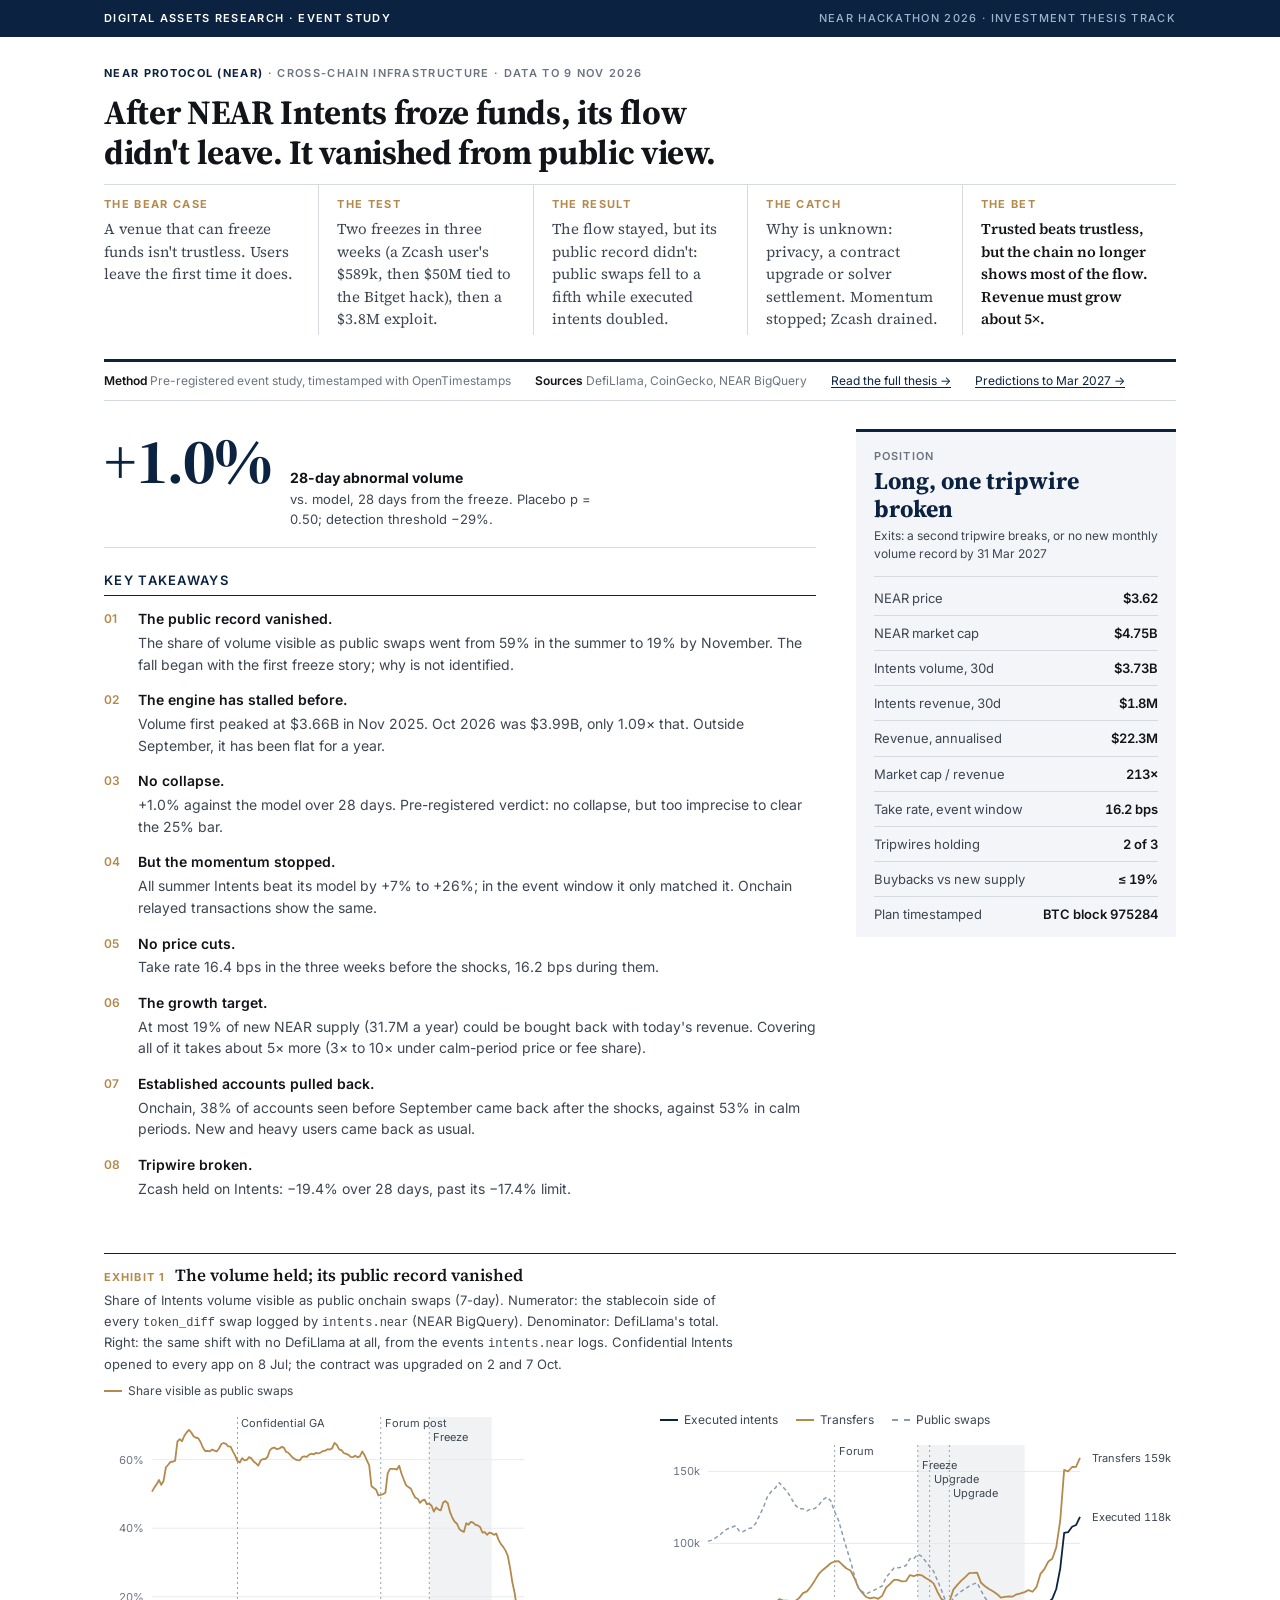
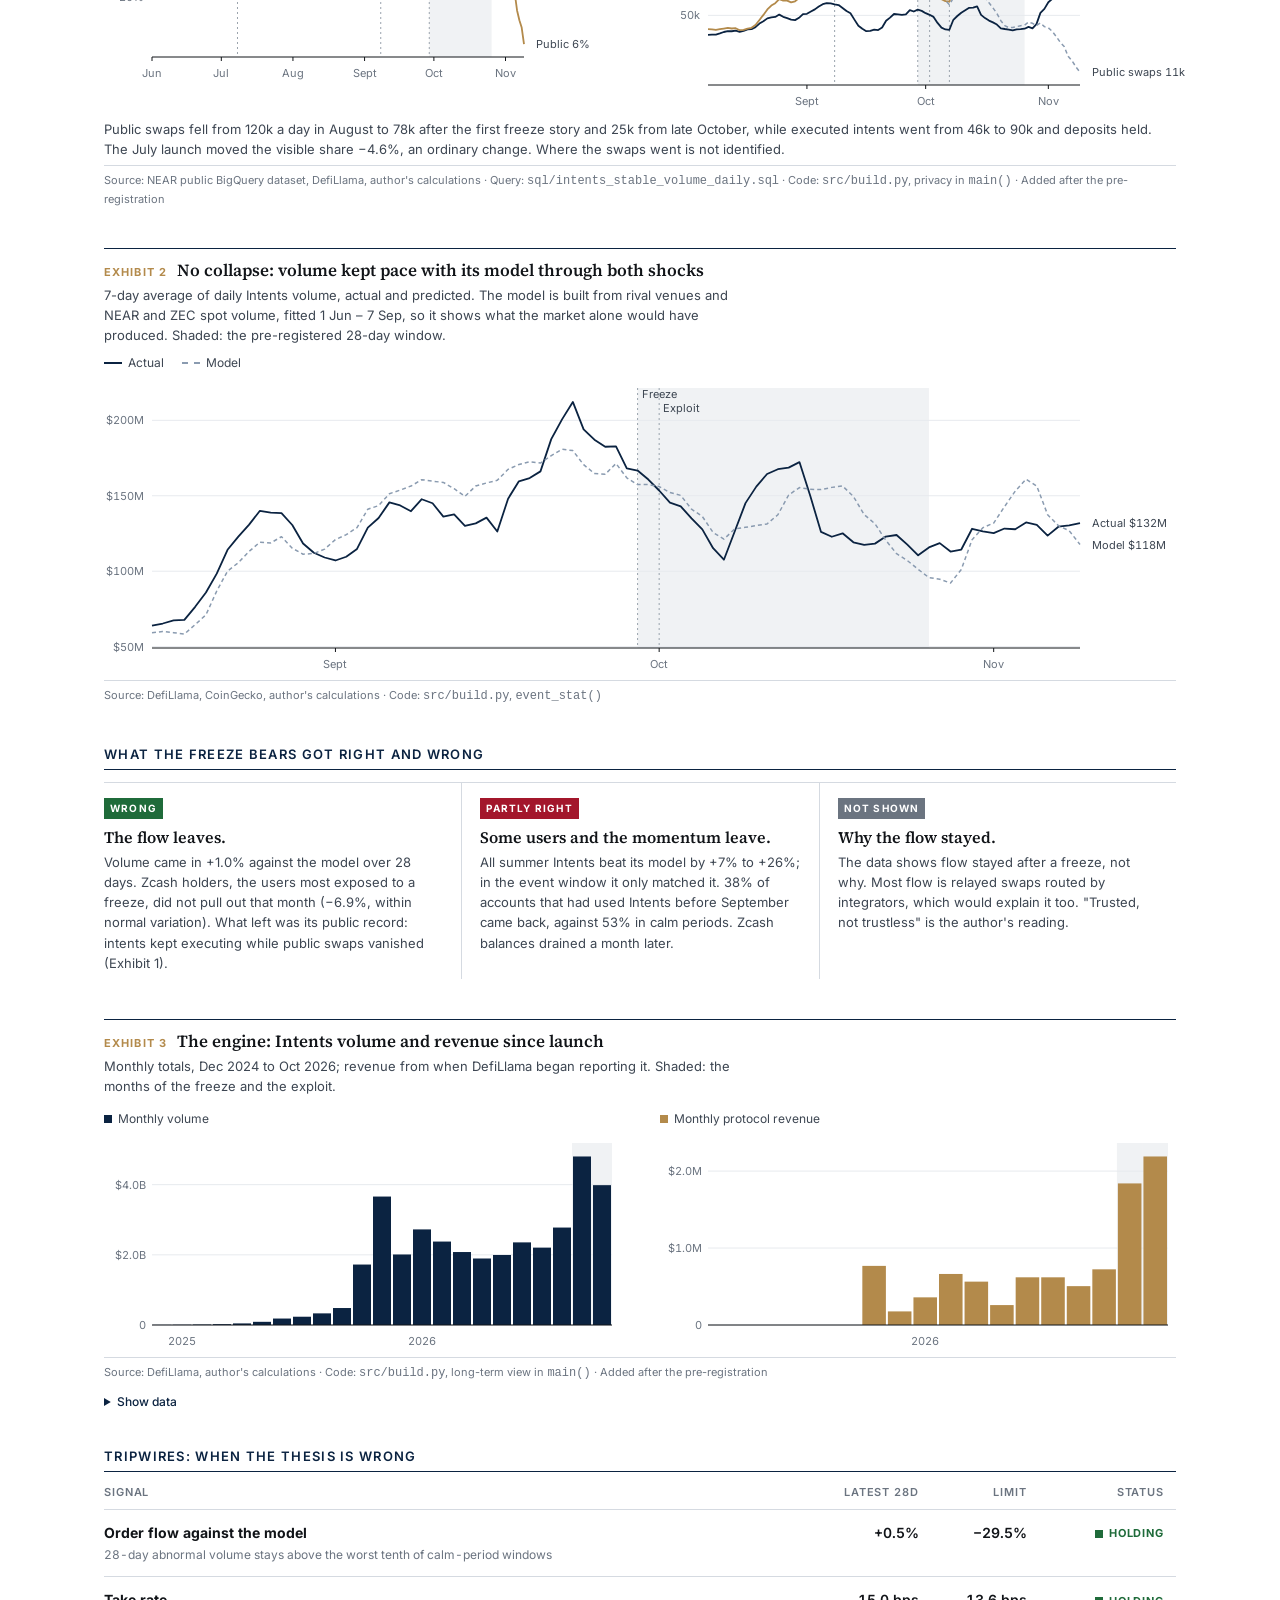
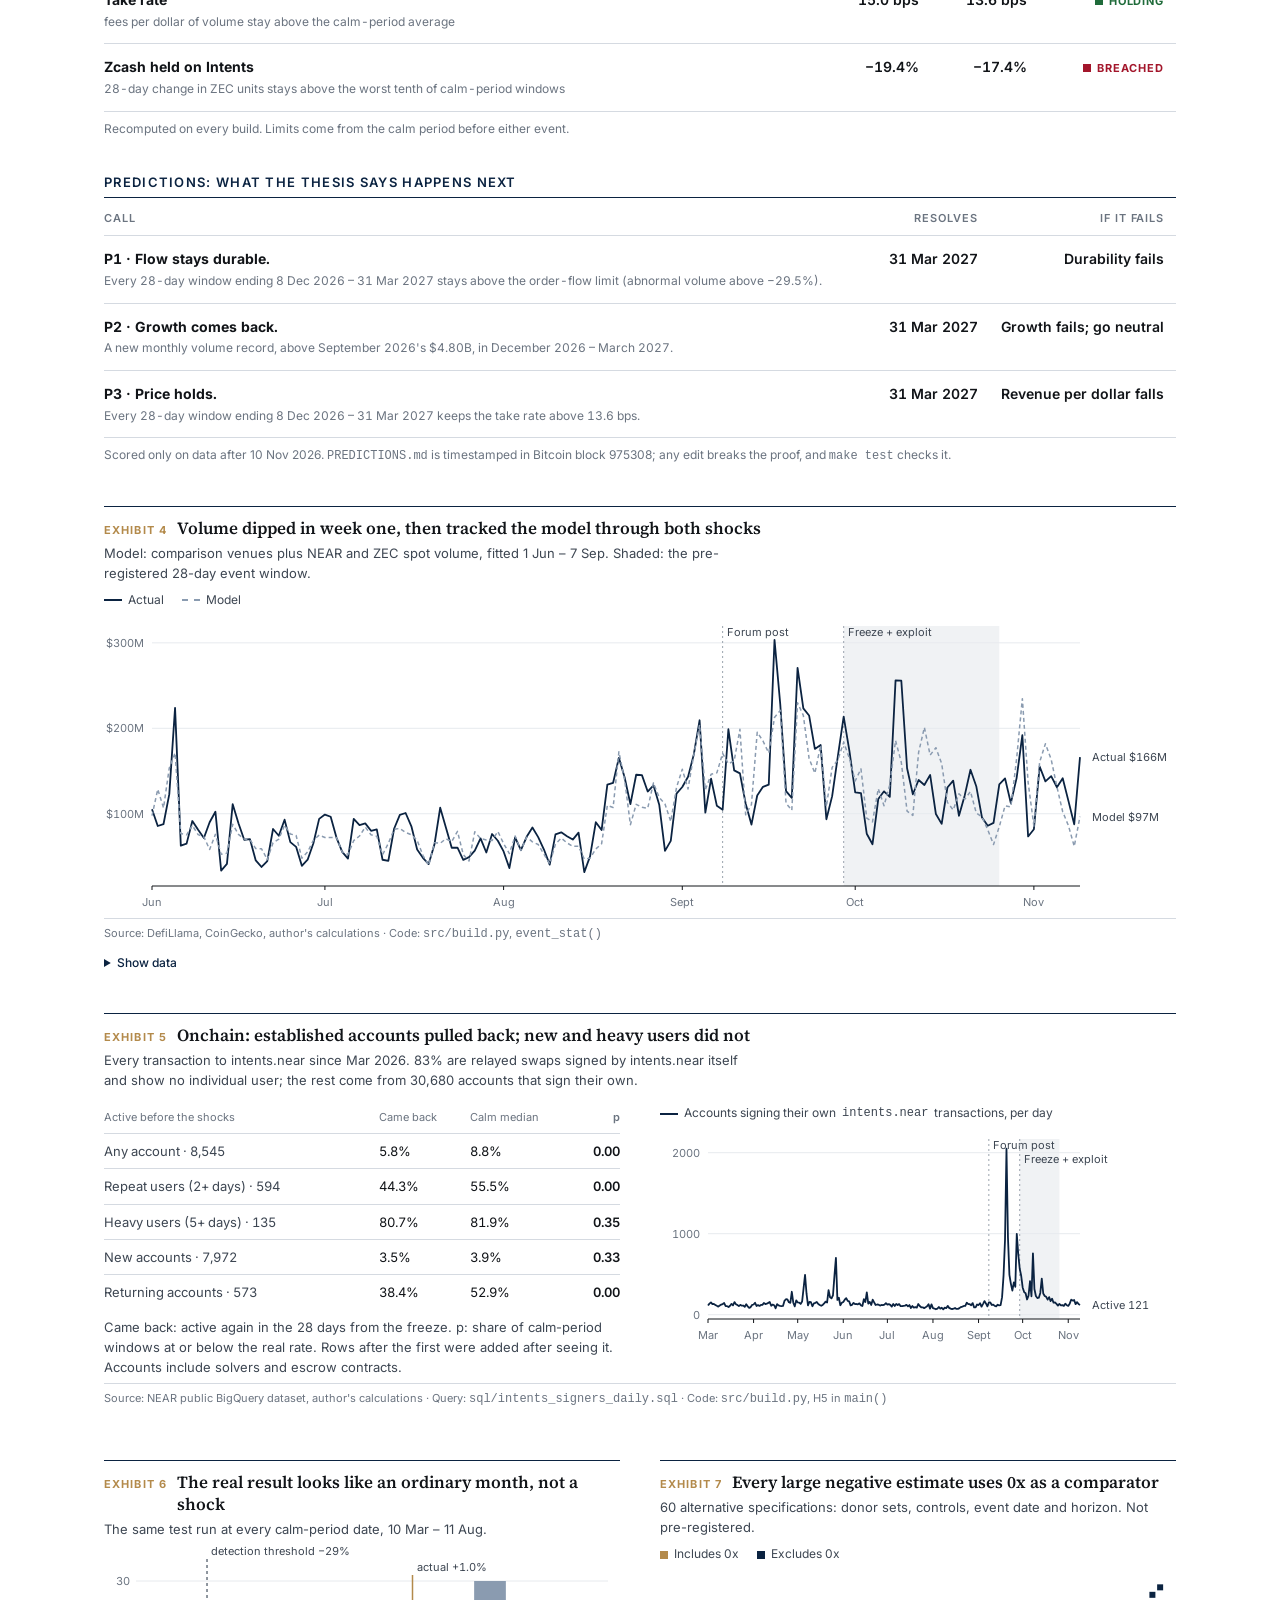
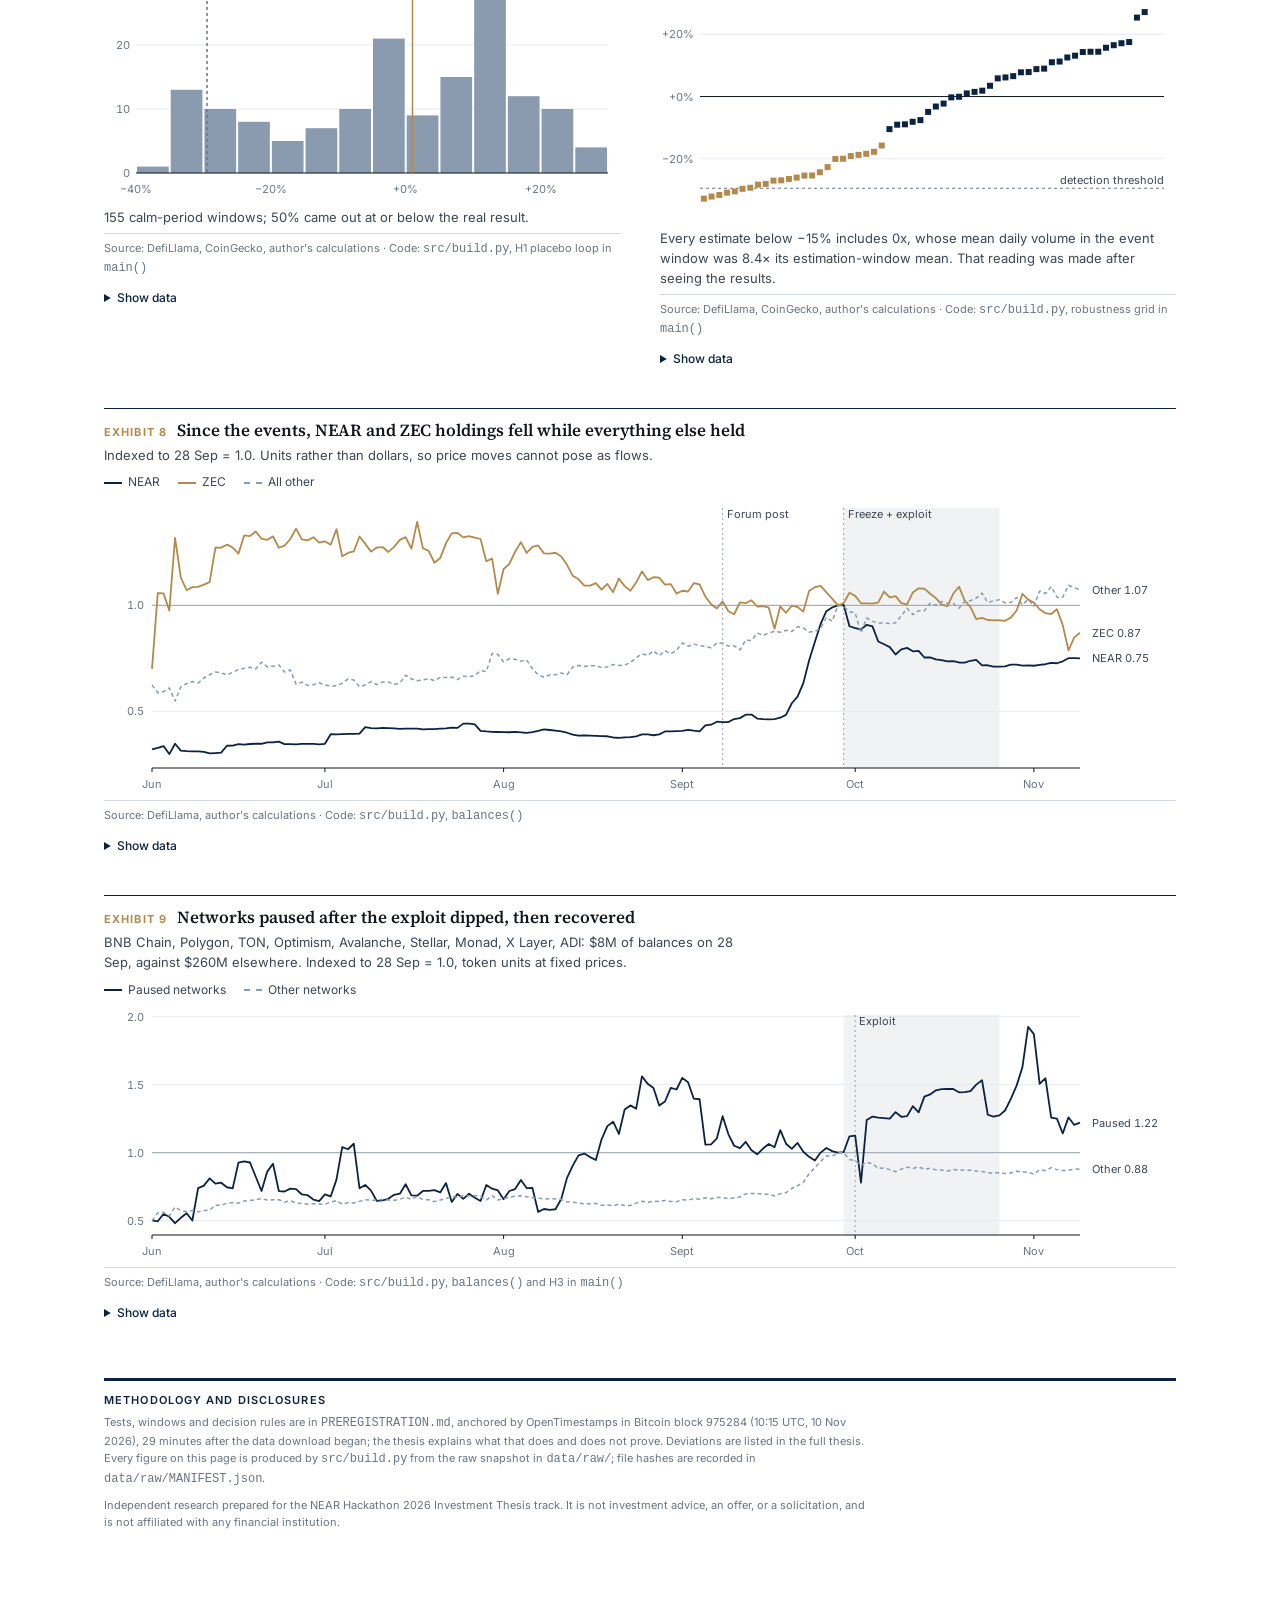
==== docs/index.html @ c402cc58 "Upgrade the predictions timestamp to its Bitcoin attestation (block 975308)" ====
<!doctype html>
<html lang="en">
<head>
<meta charset="utf-8">
<meta name="viewport" content="width=device-width, initial-scale=1">
<title>NEAR Intents Trust Shocks</title>
<meta name="description" content="Event study: did the September 2026 SHIELD freeze and the October exploit cost NEAR Intents its order flow?">
<link rel="preconnect" href="https://fonts.googleapis.com">
<link rel="preconnect" href="https://fonts.gstatic.com" crossorigin>
<link href="https://fonts.googleapis.com/css2?family=Source+Serif+4:opsz,wght@8..60,400;8..60,600;8..60,700&family=Inter:wght@400;500;600;700&display=swap" rel="stylesheet">
<link rel="stylesheet" href="style.css">
</head>
<body>
<div class="band"><div class="in"><span>Digital Assets Research · Event Study</span><span>NEAR Hackathon 2026 · Investment Thesis Track</span></div></div>
<main>
  <p class="kicker"><b>NEAR Protocol (NEAR)</b> · Cross-chain infrastructure · Data to <span id="lastday"></span></p>
  <h1>After NEAR Intents froze funds, its flow didn't leave. It vanished from public view.</h1>
  <div class="story">
    <div><b>The bear case</b>A venue that can freeze funds isn't trustless. Users leave the first time it does.</div>
    <div><b>The test</b>Two freezes in three weeks (a Zcash user's $589k, then $50M tied to the Bitget hack), then a $3.8M exploit.</div>
    <div><b>The result</b>The flow stayed, but its public record didn't: public swaps fell to a fifth while executed intents doubled.</div>
    <div><b>The catch</b>Why is unknown: privacy, a contract upgrade or solver settlement. Momentum stopped; Zcash drained.</div>
    <div><b>The bet</b>Trusted beats trustless, but the chain no longer shows most of the flow. Revenue must grow about <span id="stNeed"></span>.</div>
  </div>
  <div class="byline"><span><b>Method</b> Pre-registered event study, timestamped with OpenTimestamps</span><span><b>Sources</b> DefiLlama, CoinGecko, NEAR BigQuery</span><span><a href="thesis.html">Read the full thesis →</a></span><span><a href="predictions.html">Predictions to Mar 2027 →</a></span></div>

  <div class="front">
    <section>
      <div class="hero">
        <div class="big" id="hero"></div>
        <div class="lab"><b>28-day abnormal volume</b><span id="heroMeta"></span></div>
      </div>
      <h2>Key takeaways</h2>
      <ol class="takeaways" id="takeaways"></ol>
    </section>
    <aside>
      <div class="rating">
        <div class="pos"><div><div class="k">Position</div><div class="v" id="posLabel"></div></div><div class="q">Exits: a second tripwire breaks, or no new monthly volume record by 31 Mar 2027</div></div>
        <table class="kv" id="kv"></table>
      </div>
    </aside>
  </div>

  <section class="exhibit">
    <div class="hd"><span class="no">Exhibit 1</span><h3>The volume held; its public record vanished</h3></div>
    <p class="sub">Share of Intents volume visible as public onchain swaps (7-day). Numerator: the stablecoin side of every <code>token_diff</code> swap logged by <code>intents.near</code> (NEAR BigQuery). Denominator: DefiLlama's total. Right: the same shift with no DefiLlama at all, from the events <code>intents.near</code> logs. Confidential Intents opened to every app on 8 Jul; the contract was upgraded on 2 and 7 Oct.</p>
    <div class="legend"><span><i class="key" style="color:var(--s3)"></i>Share visible as public swaps</span></div>
    <div class="two" style="gap:40px">
      <div><div class="chart" id="cPriv"></div></div>
      <div><div class="legend"><span><i class="key" style="color:var(--s1)"></i>Executed intents</span><span><i class="key" style="color:var(--s3)"></i>Transfers</span><span><i class="key dash" style="color:var(--s2)"></i>Public swaps</span></div><div class="chart" id="cPrivEv"></div></div>
    </div>
    <p class="note" id="privNote"></p>
    <p class="src">Source: NEAR public BigQuery dataset, DefiLlama, author's calculations · Query: <code>sql/intents_stable_volume_daily.sql</code> · Code: <code>src/build.py</code>, privacy in <code>main()</code> · Added after the pre-registration</p>
  </section>

  <section class="exhibit">
    <div class="hd"><span class="no">Exhibit 2</span><h3>No collapse: volume kept pace with its model through both shocks</h3></div>
    <p class="sub">7-day average of daily Intents volume, actual and predicted. The model is built from rival venues and NEAR and ZEC spot volume, fitted 1 Jun – 7 Sep, so it shows what the market alone would have produced. Shaded: the pre-registered 28-day window.</p>
    <div class="legend"><span><i class="key" style="color:var(--s1)"></i>Actual</span><span><i class="key dash" style="color:var(--s2)"></i>Model</span></div>
    <div class="chart" id="cZoom"></div>
    <p class="src">Source: DefiLlama, CoinGecko, author's calculations · Code: <code>src/build.py</code>, <code>event_stat()</code></p>
  </section>

  <section class="bears">
    <h2>What the freeze bears got right and wrong</h2>
    <div class="bgrid">
      <div><b class="w">Wrong</b><strong>The flow leaves.</strong><span id="bWrong"></span> What left was its public record: intents kept executing while public swaps vanished (Exhibit 1).</div>
      <div><b class="r">Partly right</b><strong>Some users and the momentum leave.</strong><span id="bRight"></span></div>
      <div><b class="n">Not shown</b><strong>Why the flow stayed.</strong>The data shows flow stayed after a freeze, not why. Most flow is relayed swaps routed by integrators, which would explain it too. "Trusted, not trustless" is the author's reading.</div>
    </div>
  </section>

  <section class="exhibit">
    <div class="hd"><span class="no">Exhibit 3</span><h3>The engine: Intents volume and revenue since launch</h3></div>
    <p class="sub" id="ltSub"></p>
    <div class="two" style="gap:40px">
      <div><div class="legend"><span><i class="dotkey" style="background:var(--s1)"></i>Monthly volume</span></div><div class="chart" id="cLtVol"></div></div>
      <div><div class="legend"><span><i class="dotkey" style="background:var(--s3)"></i>Monthly protocol revenue</span></div><div class="chart" id="cLtRev"></div></div>
    </div>
    <p class="src">Source: DefiLlama, author's calculations · Code: <code>src/build.py</code>, long-term view in <code>main()</code> · Added after the pre-registration</p>
    <details><summary>Show data</summary><div class="tbl" id="tLt"></div></details>
  </section>

  <section class="trip">
    <h2>Tripwires: when the thesis is wrong</h2>
    <table>
      <thead><tr><th>Signal</th><th class="n">Latest 28d</th><th class="n">Limit</th><th class="n">Status</th></tr></thead>
      <tbody id="trip"></tbody>
    </table>
    <p style="font-size:12px;color:var(--muted);margin:8px 0 0">Recomputed on every build. Limits come from the calm period before either event.</p>
  </section>

  <section class="trip">
    <h2>Predictions: what the thesis says happens next</h2>
    <table>
      <thead><tr><th>Call</th><th class="n">Resolves</th><th class="n">If it fails</th></tr></thead>
      <tbody>
        <tr><td><b>P1 · Flow stays durable.</b><span class="rule">Every 28-day window ending 8 Dec 2026 – 31 Mar 2027 stays above the order-flow limit (abnormal volume above −29.5%).</span></td><td class="n">31 Mar 2027</td><td class="n">Durability fails</td></tr>
        <tr><td><b>P2 · Growth comes back.</b><span class="rule">A new monthly volume record, above September 2026's $4.80B, in December 2026 – March 2027.</span></td><td class="n">31 Mar 2027</td><td class="n">Growth fails; go neutral</td></tr>
        <tr><td><b>P3 · Price holds.</b><span class="rule">Every 28-day window ending 8 Dec 2026 – 31 Mar 2027 keeps the take rate above 13.6 bps.</span></td><td class="n">31 Mar 2027</td><td class="n">Revenue per dollar falls</td></tr>
      </tbody>
    </table>
    <p style="font-size:12px;color:var(--muted);margin:8px 0 0">Scored only on data after 10 Nov 2026. <code>PREDICTIONS.md</code> is timestamped in Bitcoin block 975308; any edit breaks the proof, and <code>make test</code> checks it.</p>
  </section>

  <section class="exhibit">
    <div class="hd"><span class="no">Exhibit 4</span><h3>Volume dipped in week one, then tracked the model through both shocks</h3></div>
    <p class="sub">Model: comparison venues plus NEAR and ZEC spot volume, fitted 1 Jun – 7 Sep. Shaded: the pre-registered 28-day event window.</p>
    <div class="legend"><span><i class="key" style="color:var(--s1)"></i>Actual</span><span><i class="key dash" style="color:var(--s2)"></i>Model</span></div>
    <div class="chart" id="cVol"></div>
    <p class="src">Source: DefiLlama, CoinGecko, author's calculations · Code: <code>src/build.py</code>, <code>event_stat()</code></p>
    <details><summary>Show data</summary><div class="tbl" id="tVol"></div></details>
  </section>

  <section class="exhibit">
    <div class="hd"><span class="no">Exhibit 5</span><h3>Onchain: established accounts pulled back; new and heavy users did not</h3></div>
    <p class="sub" id="h5Sub"></p>
    <div class="two" style="gap:40px">
      <div><table class="kv" id="h5Tbl" style="margin-top:6px"></table><p class="note" id="h5Note"></p></div>
      <div><div class="legend"><span><i class="key" style="color:var(--s1)"></i>Accounts signing their own <code>intents.near</code> transactions, per day</span></div><div class="chart" id="cH5"></div></div>
    </div>
    <p class="src">Source: NEAR public BigQuery dataset, author's calculations · Query: <code>sql/intents_signers_daily.sql</code> · Code: <code>src/build.py</code>, H5 in <code>main()</code></p>
  </section>

  <div class="two">
    <section class="exhibit">
      <div class="hd"><span class="no">Exhibit 6</span><h3>The real result looks like an ordinary month, not a shock</h3></div>
      <p class="sub">The same test run at every calm-period date, <span id="plcFrom"></span> – <span id="plcTo"></span>.</p>
      <div class="chart" id="cPlc"></div>
      <p class="note" id="plcNote"></p>
      <p class="src">Source: DefiLlama, CoinGecko, author's calculations · Code: <code>src/build.py</code>, H1 placebo loop in <code>main()</code></p>
      <details><summary>Show data</summary><div class="tbl" id="tPlc"></div></details>
    </section>
    <section class="exhibit">
      <div class="hd"><span class="no">Exhibit 7</span><h3>Every large negative estimate uses 0x as a comparator</h3></div>
      <p class="sub"><span id="gridN"></span> alternative specifications: donor sets, controls, event date and horizon. Not pre-registered.</p>
      <div class="legend"><span><i class="dotkey" style="background:var(--s3)"></i>Includes 0x</span><span><i class="dotkey" style="background:var(--s1)"></i>Excludes 0x</span></div>
      <div class="chart" id="cGrid"></div>
      <p class="note" id="gridNote"></p>
      <p class="src">Source: DefiLlama, CoinGecko, author's calculations · Code: <code>src/build.py</code>, robustness grid in <code>main()</code></p>
      <details><summary>Show data</summary><div class="tbl" id="tGrid"></div></details>
    </section>
  </div>

  <section class="exhibit">
    <div class="hd"><span class="no">Exhibit 8</span><h3>Since the events, NEAR and ZEC holdings fell while everything else held</h3></div>
    <p class="sub">Indexed to 28 Sep = 1.0. Units rather than dollars, so price moves cannot pose as flows.</p>
    <div class="legend"><span><i class="key" style="color:var(--s1)"></i>NEAR</span><span><i class="key" style="color:var(--s3)"></i>ZEC</span><span><i class="key dash" style="color:var(--s2)"></i>All other</span></div>
    <div class="chart" id="cBal"></div>
    <p class="src">Source: DefiLlama, author's calculations · Code: <code>src/build.py</code>, <code>balances()</code></p>
    <details><summary>Show data</summary><div class="tbl" id="tBal"></div></details>
  </section>

  <section class="exhibit">
    <div class="hd"><span class="no">Exhibit 9</span><h3>Networks paused after the exploit dipped, then recovered</h3></div>
    <p class="sub" id="pausedMeta"></p>
    <div class="legend"><span><i class="key" style="color:var(--s1)"></i>Paused networks</span><span><i class="key dash" style="color:var(--s2)"></i>Other networks</span></div>
    <div class="chart" id="cPaused"></div>
    <p class="src">Source: DefiLlama, author's calculations · Code: <code>src/build.py</code>, <code>balances()</code> and H3 in <code>main()</code></p>
    <details><summary>Show data</summary><div class="tbl" id="tPaused"></div></details>
  </section>

  <footer class="disc">
    <h2>Methodology and disclosures</h2>
    <p>Tests, windows and decision rules are in <code>PREREGISTRATION.md</code>, anchored by OpenTimestamps in Bitcoin block 975284 (10:15 UTC, 10 Nov 2026), 29 minutes after the data download began; the thesis explains what that does and does not prove. Deviations are listed in the full thesis. Every figure on this page is produced by <code>src/build.py</code> from the raw snapshot in <code>data/raw/</code>; file hashes are recorded in <code>data/raw/MANIFEST.json</code>.</p>
    <p>Independent research prepared for the NEAR Hackathon 2026 Investment Thesis track. It is not investment advice, an offer, or a solicitation, and is not affiliated with any financial institution.</p>
  </footer>
</main>
<script src="data.js"></script>
<script>
(() => {
const R = window.RESULTS;
const $ = id => document.getElementById(id);
const NS = "http://www.w3.org/2000/svg";
const css = v => getComputedStyle(document.documentElement).getPropertyValue(v).trim();
const pct = (v, d = 1) => (v >= 0 ? "+" : "−") + Math.abs(100 * v).toFixed(d) + "%";
const usdM = v => "$" + (v / 1e6).toLocaleString(undefined, { maximumFractionDigits: 0 }) + "M";
const usd = v => v >= 1e9 ? "$" + (v / 1e9).toFixed(2) + "B" : "$" + (v / 1e6).toFixed(1) + "M";
const fmtDate = s => new Date(s + "T00:00:00Z").toLocaleDateString("en-GB", { day: "numeric", month: "short", timeZone: "UTC" });
const el = (tag, attrs = {}, parent) => { const e = document.createElementNS(NS, tag); for (const k in attrs) e.setAttribute(k, attrs[k]); if (parent) parent.appendChild(e); return e; };
const text = (id, s) => { $(id).textContent = s; };
const h = (tag, cls, s) => { const e = document.createElement(tag); if (cls) e.className = cls; if (s != null) e.textContent = s; return e; };

// ---- front page ----
const H1 = R.H1, S = R.stake, W0 = R.windows;
const last = R.daily[R.daily.length - 1];
text("lastday", fmtDate(R.last_day) + " " + R.last_day.slice(0, 4));
text("hero", pct(H1.stat_pct));
text("heroMeta", `vs. model, 28 days from the freeze. Placebo p = ${H1.p_placebo_time.toFixed(2)}; detection threshold ${pct(H1.mde_pct, 0)}.`);
text("posLabel", R.position.label);
text("gridN", R.grid.n);
text("gridNote", `Every estimate below −15% includes 0x, whose mean daily volume in the event window was ${R.grid.zero_x_growth.toFixed(1)}× its estimation-window mean. That reading was made after seeing the results.`);
text("plcFrom", fmtDate(H1.placebo_from)); text("plcTo", fmtDate(H1.placebo_to));

const broken = R.tripwires.filter(t => t.status !== "holding").map(t => t.name);
const LT = R.long_term;
const mon = m => new Date(m + "-01T00:00:00Z").toLocaleDateString("en-GB", { month: "short", year: "numeric", timeZone: "UTC" });
text("stNeed", LT.growth_needed.toFixed(0) + "×");
text("ltSub", `Monthly totals, ${mon(LT.first_month)} to ${mon(LT.last_month)}; revenue from when DefiLlama began reporting it. Shaded: the months of the freeze and the exploit.`);
const EW = R.privacy.events.windows;
text("privNote", `Public swaps fell from ${Math.round(EW.before.token_diff / 1000)}k a day in August to ${Math.round(EW.between.token_diff / 1000)}k after the first freeze story and ${Math.round(EW.after.token_diff / 1000)}k from late October, while executed intents went from ${Math.round(EW.before.intents_executed / 1000)}k to ${Math.round(EW.after.intents_executed / 1000)}k and deposits held. The July launch moved the visible share ${pct(R.privacy.chg.ga.pct)}, an ordinary change. Where the swaps went is not identified.`);
const takeaways = [
  ["The public record vanished.", `The share of volume visible as public swaps went from ${(100 * R.privacy.windows.after_ga).toFixed(0)}% in the summer to ${(100 * R.privacy.windows.after).toFixed(0)}% by November. The fall began with the first freeze story; why is not identified.`],
  ["The engine has stalled before.", `Volume first peaked at ${usd(LT.first_peak_volume)} in ${mon(LT.first_peak_month)}. ${mon(LT.last_month)} was ${usd(LT.last_month_volume)}, only ${LT.last_vs_first_peak.toFixed(2)}× that. Outside September, it has been flat for a year.`],
  ["No collapse.", `${pct(H1.stat_pct)} against the model over 28 days. Pre-registered verdict: ${H1.prereg_outcome}.`],
  ["But the momentum stopped.", `All summer Intents beat its model by ${pct(R.onchain_check.volume.placebo_min_pct, 0)} to ${pct(R.onchain_check.volume.placebo_max_pct, 0)}; in the event window it only matched it. Onchain relayed transactions show the same.`],
  ["No price cuts.", `Take rate ${W0.between.take_rate_bps.toFixed(1)} bps in the three weeks before the shocks, ${W0.event.take_rate_bps.toFixed(1)} bps during them.`],
  ["The growth target.", `At most ${(100 * LT.buyback_coverage).toFixed(0)}% of new NEAR supply (${(LT.supply_growth_yr / 1e6).toFixed(1)}M a year) could be bought back with today's revenue. Covering all of it takes about ${LT.growth_needed.toFixed(0)}× more (${LT.growth_needed_calm_price.toFixed(0)}× to ${LT.growth_needed_calm_capture.toFixed(0)}× under calm-period price or fee share).`],
  ["Established accounts pulled back.", `Onchain, ${(100 * R.H5.cohorts.returning.rate).toFixed(0)}% of accounts seen before September came back after the shocks, against ${(100 * R.H5.cohorts.returning.placebo_p50).toFixed(0)}% in calm periods. New and heavy users came back as usual.`],
  [broken.length ? "Tripwire broken." : "All tripwires holding.", broken.length ? `${broken.join(", ")}: ${pct(R.tripwires.find(t => t.status !== "holding").value)} over 28 days, past its ${pct(R.tripwires.find(t => t.status !== "holding").limit)} limit.` : "Order flow, take rate and Zcash balances are all inside their calm-period limits."],
];
for (const [b, p] of takeaways) { const li = h("li"); li.append(h("b", null, b), h("p", null, p)); $("takeaways").appendChild(li); }

const kv = [
  ["NEAR price", "$" + last.near_price.toFixed(2)],
  ["NEAR market cap", usd(S.near_mcap)],
  ["Intents volume, 30d", usd(S.volume_30d)],
  ["Intents revenue, 30d", usd(S.revenue_30d)],
  ["Revenue, annualised", usd(S.revenue_annualised)],
  ["Market cap / revenue", S.mcap_to_revenue.toFixed(0) + "×"],
  ["Take rate, event window", W0.event.take_rate_bps.toFixed(1) + " bps"],
  ["Tripwires holding", `${R.tripwires.length - broken.length} of ${R.tripwires.length}`],
  ["Buybacks vs new supply", `≤ ${(100 * LT.buyback_coverage).toFixed(0)}%`],
  ["Plan timestamped", "BTC block 975284"],
];
for (const [k, v] of kv) { const tr = $("kv").insertRow(); tr.insertCell().textContent = k; tr.insertCell().textContent = v; }

for (const t of R.tripwires) {
  const fmt = v => t.unit === "bps" ? v.toFixed(1) + " bps" : pct(v);
  const tr = $("trip").insertRow();
  const c0 = tr.insertCell(); c0.append(h("b", null, t.name), h("span", "rule", t.rule));
  const c1 = tr.insertCell(); c1.className = "n"; c1.textContent = fmt(t.value);
  const c2 = tr.insertCell(); c2.className = "n"; c2.textContent = fmt(t.limit);
  const c3 = tr.insertCell(); c3.className = "n"; c3.appendChild(h("span", "flag " + (t.status === "holding" ? "ok" : "bad"), t.status === "holding" ? "Holding" : "Breached"));
}

// ---- tables ----
function table(id, head, rows) {
  const t = document.createElement("table"), tr = t.insertRow();
  for (const x of head) { const th = document.createElement("th"); th.textContent = x; tr.appendChild(th); }
  for (const r of rows) { const row = t.insertRow(); for (const c of r) row.insertCell().textContent = c; }
  $(id).appendChild(t);
}

// ---- shared axes helpers ----
function niceTicks(lo, hi, n = 4) {
  const step0 = (hi - lo) / n, mag = Math.pow(10, Math.floor(Math.log10(step0)));
  const step = [1, 2, 2.5, 5, 10].map(m => m * mag).find(s => s >= step0);
  const out = []; for (let v = Math.ceil(lo / step) * step; v <= hi + 1e-9; v += step) out.push(+v.toFixed(10)); return out;
}
function tooltip(host) { const t = document.createElement("div"); t.className = "tip"; host.appendChild(t); return t; }
function tipRow(tip, color, value, label, shape = "line") {
  const r = document.createElement("div"); r.className = "r";
  const k = document.createElement("i");
  if (shape === "line") { k.className = "key"; k.style.color = color; } else { k.className = "dotkey"; k.style.background = color; }
  const b = document.createElement("b"); b.textContent = value;
  const s = document.createElement("span"); s.textContent = label;
  r.append(k, b, s); tip.appendChild(r);
}
function placeTip(tip, host, x, y) {
  const w = tip.offsetWidth, W = host.clientWidth;
  tip.style.left = Math.min(Math.max(0, x + 14 > W - w ? x - w - 14 : x + 14), Math.max(0, W - w)) + "px";
  tip.style.top = Math.max(0, y - 20) + "px";
}

// ---- line chart with crosshair ----
function lineChart(id, rows, series, { yFmt, tickFmt, shade, events = [], baseline, height = 300 }) {
  const host = $(id); host.innerHTML = "";
  const W = host.clientWidth, H = height, m = { t: 14, r: 96, b: 26, l: 48 };
  const svg = el("svg", { viewBox: `0 0 ${W} ${H}`, height: H, role: "img" }, host);
  const xs = rows.map(r => Date.parse(r.d));
  const vals = rows.flatMap(r => series.map(s => r[s.key])).filter(Number.isFinite);
  let lo = Math.min(...vals), hi = Math.max(...vals); if (baseline != null) { lo = Math.min(lo, baseline); hi = Math.max(hi, baseline); }
  const pad = (hi - lo) * 0.06; lo -= pad; hi += pad;
  const X = t => m.l + (t - xs[0]) / (xs[xs.length - 1] - xs[0]) * (W - m.l - m.r);
  const Y = v => m.t + (hi - v) / (hi - lo) * (H - m.t - m.b);
  if (shade) el("rect", { x: X(Date.parse(shade[0])), y: m.t, width: X(Date.parse(shade[1])) - X(Date.parse(shade[0])), height: H - m.t - m.b, fill: css("--shade") }, svg);
  for (const v of niceTicks(lo, hi)) {
    el("line", { x1: m.l, x2: W - m.r, y1: Y(v), y2: Y(v), stroke: css("--grid") }, svg);
    el("text", { x: m.l - 8, y: Y(v) + 4, "text-anchor": "end" }, svg).textContent = tickFmt(v);
  }
  el("line", { x1: m.l, x2: W - m.r, y1: H - m.b, y2: H - m.b, stroke: css("--ink") }, svg);
  if (baseline != null) el("line", { x1: m.l, x2: W - m.r, y1: Y(baseline), y2: Y(baseline), stroke: css("--axis") }, svg);
  const months = rows.filter(r => r.d.endsWith("-01"));
  for (const r of months) {
    const x = X(Date.parse(r.d));
    el("line", { x1: x, x2: x, y1: H - m.b, y2: H - m.b + 4, stroke: css("--ink") }, svg);
    el("text", { x, y: H - 6, "text-anchor": "middle" }, svg).textContent = new Date(r.d + "T00:00:00Z").toLocaleDateString("en-GB", { month: "short", timeZone: "UTC" });
  }
  let lastX = -Infinity, row = 0;
  for (const e of events) {
    const x = X(Date.parse(e.d));
    row = x - lastX < 100 ? row + 1 : 0; lastX = x;
    el("line", { x1: x, x2: x, y1: m.t, y2: H - m.b, stroke: css("--axis"), "stroke-dasharray": "2 3" }, svg);
    el("text", { x: x + 4, y: m.t + 10 + 14 * row, class: "lbl" }, svg).textContent = e.label;
  }
  const ends = [];
  for (const s of series) {
    const pts = rows.map((r, i) => Number.isFinite(r[s.key]) ? `${X(xs[i])},${Y(r[s.key])}` : null).filter(Boolean);
    el("polyline", { points: pts.join(" "), fill: "none", stroke: css(s.color), "stroke-width": s.dash ? 1.5 : 1.8, "stroke-dasharray": s.dash ? "4 3" : "none", "stroke-linejoin": "round" }, svg);
    const lr = [...rows].reverse().find(r => Number.isFinite(r[s.key]));
    ends.push({ s, y: Y(lr[s.key]), x: X(Date.parse(lr.d)), v: lr[s.key] });
  }
  ends.sort((a, b) => a.y - b.y);
  let prev = -Infinity; for (const e of ends) { e.ly = Math.max(e.y, prev + 14); prev = e.ly; }
  for (const e of ends) {
    if (Math.abs(e.ly - e.y) > 2) el("line", { x1: e.x + 4, y1: e.y, x2: e.x + 10, y2: e.ly, stroke: css("--axis") }, svg);
    el("text", { x: e.x + 12, y: e.ly + 4, class: "lbl" }, svg).textContent = `${e.s.label} ${yFmt(e.v)}`;
  }
  const cross = el("line", { y1: m.t, y2: H - m.b, stroke: css("--ink"), "stroke-width": 0.75, opacity: 0 }, svg);
  const dots = series.map(s => el("circle", { r: 3.5, fill: css(s.color), stroke: "#fff", "stroke-width": 1.5, opacity: 0 }, svg));
  const tip = tooltip(host);
  const hit = el("rect", { x: m.l, y: 0, width: W - m.l - m.r, height: H, fill: "transparent", tabindex: 0 }, svg);
  let cur = rows.length - 1;
  const show = i => {
    cur = i; const r = rows[i], x = X(xs[i]);
    cross.setAttribute("x1", x); cross.setAttribute("x2", x); cross.setAttribute("opacity", 1);
    series.forEach((s, j) => { const ok = Number.isFinite(r[s.key]); dots[j].setAttribute("opacity", ok ? 1 : 0); if (ok) { dots[j].setAttribute("cx", x); dots[j].setAttribute("cy", Y(r[s.key])); } });
    tip.innerHTML = ""; const t = document.createElement("div"); t.className = "t"; t.textContent = r.d; tip.appendChild(t);
    series.forEach(s => Number.isFinite(r[s.key]) && tipRow(tip, css(s.color), yFmt(r[s.key]), s.label));
    tip.style.opacity = 1; placeTip(tip, host, x, Y(Math.max(...series.map(s => r[s.key]).filter(Number.isFinite))));
  };
  const hide = () => { cross.setAttribute("opacity", 0); dots.forEach(d => d.setAttribute("opacity", 0)); tip.style.opacity = 0; };
  hit.addEventListener("pointermove", ev => {
    const px = ev.clientX - svg.getBoundingClientRect().left, t = xs[0] + (px - m.l) / (W - m.l - m.r) * (xs[xs.length - 1] - xs[0]);
    let best = 0; xs.forEach((v, i) => { if (Math.abs(v - t) < Math.abs(xs[best] - t)) best = i; }); show(best);
  });
  hit.addEventListener("pointerleave", hide); hit.addEventListener("blur", hide);
  hit.addEventListener("focus", () => show(cur));
  hit.addEventListener("keydown", ev => { if (ev.key === "ArrowLeft") show(Math.max(0, cur - 1)); if (ev.key === "ArrowRight") show(Math.min(rows.length - 1, cur + 1)); });
}

// ---- placebo histogram ----
function placeboChart() {
  const host = $("cPlc"); host.innerHTML = "";
  const W = host.clientWidth, H = 254, m = { t: 36, r: 12, b: 26, l: 32 };
  const svg = el("svg", { viewBox: `0 0 ${W} ${H}`, height: H, role: "img" }, host);
  const vals = H1.placebo_stats_pct, bw = 0.05;
  const lo = Math.floor(Math.min(...vals, H1.stat_pct) / bw) * bw, hi = Math.ceil(Math.max(...vals, H1.stat_pct) / bw) * bw;
  const nb = Math.round((hi - lo) / bw), bins = Array.from({ length: nb }, (_, i) => ({ a: lo + i * bw, n: 0 }));
  for (const v of vals) bins[Math.min(nb - 1, Math.floor((v - lo) / bw))].n++;
  const ymax = Math.max(...bins.map(b => b.n));
  const X = v => m.l + (v - lo) / (hi - lo) * (W - m.l - m.r), Y = n => m.t + (1 - n / ymax) * (H - m.t - m.b);
  for (const v of niceTicks(0, ymax, 3)) { el("line", { x1: m.l, x2: W - m.r, y1: Y(v), y2: Y(v), stroke: css("--grid") }, svg); el("text", { x: m.l - 6, y: Y(v) + 4, "text-anchor": "end" }, svg).textContent = v; }
  const tip = tooltip(host), slot = X(lo + bw) - X(lo), w = Math.max(1, slot - 2);
  for (const b of bins) {
    if (!b.n) continue;
    const x = X(b.a) + (slot - w) / 2, y = Y(b.n);
    const p = el("rect", { x, y, width: w, height: Y(0) - y, fill: css("--s2"), tabindex: 0 }, svg);
    const on = () => { p.setAttribute("fill", css("--s1")); tip.innerHTML = ""; const t = document.createElement("div"); t.className = "t"; t.textContent = `${pct(b.a, 0)} to ${pct(b.a + bw, 0)}`; tip.appendChild(t); tipRow(tip, css("--s2"), String(b.n), "calm-period windows", "dot"); tip.style.opacity = 1; placeTip(tip, host, x + w, y); };
    const off = () => { p.setAttribute("fill", css("--s2")); tip.style.opacity = 0; };
    p.addEventListener("pointerenter", on); p.addEventListener("focus", on); p.addEventListener("pointerleave", off); p.addEventListener("blur", off);
  }
  el("line", { x1: m.l, x2: W - m.r, y1: Y(0), y2: Y(0), stroke: css("--ink") }, svg);
  for (const v of niceTicks(lo, hi, 5)) el("text", { x: X(v), y: H - 6, "text-anchor": "middle" }, svg).textContent = pct(v, 0);
  const mark = (v, label, color, ty, dash) => { el("line", { x1: X(v), x2: X(v), y1: ty + 4, y2: Y(0), stroke: color, "stroke-width": 1.5, "stroke-dasharray": dash ? "3 3" : "none" }, svg); el("text", { x: X(v) + 4, y: ty, class: "lbl" }, svg).textContent = label; };
  mark(H1.mde_pct, `detection threshold ${pct(H1.mde_pct, 0)}`, css("--muted"), 10, true);
  mark(H1.stat_pct, `actual ${pct(H1.stat_pct)}`, css("--s3"), 26);
  text("plcNote", `${H1.n_placebo} calm-period windows; ${(100 * H1.p_placebo_time).toFixed(0)}% came out at or below the real result.`);
}

// ---- robustness dot strip ----
function gridChart() {
  const host = $("cGrid"); host.innerHTML = "";
  const W = host.clientWidth, H = 254, m = { t: 12, r: 12, b: 12, l: 40 };
  const svg = el("svg", { viewBox: `0 0 ${W} ${H}`, height: H, role: "img" }, host);
  const specs = [...R.grid.specs].sort((a, b) => a.pct - b.pct);
  const lo = Math.min(...specs.map(s => s.pct)) - 0.03, hi = Math.max(...specs.map(s => s.pct)) + 0.03;
  const X = i => m.l + (i + 0.5) / specs.length * (W - m.l - m.r), Y = v => m.t + (hi - v) / (hi - lo) * (H - m.t - m.b);
  for (const v of niceTicks(lo, hi, 4)) { el("line", { x1: m.l, x2: W - m.r, y1: Y(v), y2: Y(v), stroke: css(v === 0 ? "--ink" : "--grid") }, svg); el("text", { x: m.l - 6, y: Y(v) + 4, "text-anchor": "end" }, svg).textContent = pct(v, 0); }
  el("line", { x1: m.l, x2: W - m.r, y1: Y(H1.mde_pct), y2: Y(H1.mde_pct), stroke: css("--muted"), "stroke-dasharray": "3 3" }, svg);
  el("text", { x: W - m.r, y: Y(H1.mde_pct) - 4, "text-anchor": "end", class: "lbl" }, svg).textContent = "detection threshold";
  const tip = tooltip(host);
  specs.forEach((s, i) => {
    const color = css(s.donors.includes("0x") ? "--s3" : "--s1"), cx = X(i), cy = Y(s.pct);
    el("rect", { x: cx - 3, y: cy - 3, width: 6, height: 6, fill: color }, svg);
    const hh = el("circle", { cx, cy, r: 12, fill: "transparent", tabindex: 0 }, svg);
    const on = () => { tip.innerHTML = ""; const t = document.createElement("div"); t.className = "t"; t.textContent = `${s.donors} · ${s.controls}`; tip.appendChild(t); tipRow(tip, color, pct(s.pct), `${s.event} date, ${s.days} days`, "dot"); tip.style.opacity = 1; placeTip(tip, host, cx, cy); };
    const off = () => { tip.style.opacity = 0; };
    hh.addEventListener("pointerenter", on); hh.addEventListener("focus", on); hh.addEventListener("pointerleave", off); hh.addEventListener("blur", off);
  });
}

// ---- data shaping ----
const volRows = H1.series.map(r => ({ d: r.d, actual: r.actual, predicted: r.predicted }));
const shade = [R.windows.event.from, R.windows.event.to];
const ev = [{ d: R.events.E0, label: "Forum post" }, { d: R.events.T, label: "Freeze + exploit" }];
const balRows = R.balances.map(r => ({ d: r.d, near: r.near_units, zec: r.zec_units, rest: r.rest, paused: r.paused, others: r.others }));
const idx = v => v.toFixed(2);
text("pausedMeta", `${R.H3.paused_chains.join(", ")}: ${usdM(R.H3.paused_usd_base)} of balances on 28 Sep, against ${usdM(R.H3.others_usd_base)} elsewhere. Indexed to 28 Sep = 1.0, token units at fixed prices.`);

function barChart(id, rows, key, color, fmt, height = 220) {
  rows = rows.filter(r => Number.isFinite(r[key]));
  const host = $(id); host.innerHTML = "";
  const W = host.clientWidth, H = height, m = { t: 12, r: 8, b: 26, l: 48 };
  const svg = el("svg", { viewBox: `0 0 ${W} ${H}`, height: H, role: "img" }, host);
  const hi = Math.max(...rows.map(r => r[key])) * 1.08, n = rows.length, slot = (W - m.l - m.r) / n, w = Math.max(1, slot - 2);
  const X = i => m.l + i * slot, Y = v => m.t + (1 - v / hi) * (H - m.t - m.b);
  rows.forEach((r, i) => { if (r.m === R.events.T.slice(0, 7) || r.m === R.events.E2.slice(0, 7)) el("rect", { x: X(i), y: m.t, width: slot, height: H - m.t - m.b, fill: css("--shade") }, svg); });
  for (const v of niceTicks(0, hi, 3)) { el("line", { x1: m.l, x2: W - m.r, y1: Y(v), y2: Y(v), stroke: css("--grid") }, svg); el("text", { x: m.l - 6, y: Y(v) + 4, "text-anchor": "end" }, svg).textContent = fmt(v); }
  const tip = tooltip(host);
  rows.forEach((r, i) => {
    const x = X(i) + (slot - w) / 2, y = Y(r[key]);
    const b = el("rect", { x, y, width: w, height: Y(0) - y, fill: css(color), tabindex: 0 }, svg);
    if (r.m.endsWith("-01")) el("text", { x: X(i) + slot / 2, y: H - 6, "text-anchor": "middle" }, svg).textContent = r.m.slice(0, 4);
    const on = () => { b.setAttribute("opacity", 0.75); tip.innerHTML = ""; const t = document.createElement("div"); t.className = "t"; t.textContent = mon(r.m); tip.appendChild(t); tipRow(tip, css(color), fmt(r[key]), key, "dot"); tip.style.opacity = 1; placeTip(tip, host, x + w, y); };
    const off = () => { b.removeAttribute("opacity"); tip.style.opacity = 0; };
    b.addEventListener("pointerenter", on); b.addEventListener("focus", on); b.addEventListener("pointerleave", off); b.addEventListener("blur", off);
  });
  el("line", { x1: m.l, x2: W - m.r, y1: Y(0), y2: Y(0), stroke: css("--ink") }, svg);
}

text("bWrong", `Volume came in ${pct(H1.stat_pct)} against the model over 28 days. Zcash holders, the users most exposed to a freeze, did not pull out that month (${pct(R.H4.after_T_28d.zec_pct)}, within normal variation).`);
text("bRight", `All summer Intents beat its model by ${pct(R.onchain_check.volume.placebo_min_pct, 0)} to ${pct(R.onchain_check.volume.placebo_max_pct, 0)}; in the event window it only matched it. ${(100 * R.H5.cohorts.returning.rate).toFixed(0)}% of accounts that had used Intents before September came back, against ${(100 * R.H5.cohorts.returning.placebo_p50).toFixed(0)}% in calm periods. Zcash balances drained a month later.`);
const zoomRows = (() => {
  const s = H1.series, out = [];
  s.forEach((r, i) => { if (i < 6) return; const w = s.slice(i - 6, i + 1); out.push({ d: r.d, actual: w.reduce((a, x) => a + x.actual, 0) / 7, predicted: w.reduce((a, x) => a + x.predicted, 0) / 7 }); });
  return out.filter(r => r.d >= "2026-08-15");
})();

function draw() {
  lineChart("cPriv", R.privacy.daily.filter(r => r.d >= "2026-05-01"), [{ key: "share", label: "Public", color: "--s3" }],
    { yFmt: v => (100 * v).toFixed(0) + "%", tickFmt: v => (100 * v).toFixed(0) + "%", shade, height: 280,
      events: [{ d: R.privacy.ga_date, label: "Confidential GA" }, { d: R.events.E0, label: "Forum post" }, { d: R.events.T, label: "Freeze" }] });
  lineChart("cPrivEv", R.privacy.events.daily, [{ key: "executed", label: "Executed", color: "--s1" }, { key: "transfers", label: "Transfers", color: "--s3" }, { key: "swaps", label: "Public swaps", color: "--s2", dash: true }],
    { yFmt: v => (v / 1000).toFixed(0) + "k", tickFmt: v => (v / 1000).toFixed(0) + "k", shade, height: 280,
      events: [{ d: R.events.E0, label: "Forum" }, { d: R.events.T, label: "Freeze" }, ...R.privacy.events.deploys.map(d => ({ d, label: "Upgrade" }))] });
  lineChart("cZoom", zoomRows, [{ key: "actual", label: "Actual", color: "--s1" }, { key: "predicted", label: "Model", color: "--s2", dash: true }],
    { yFmt: usdM, tickFmt: v => v === 0 ? "0" : "$" + (v / 1e6).toFixed(0) + "M", shade, events: [{ d: R.events.T, label: "Freeze" }, { d: R.events.E2, label: "Exploit" }], height: 300 });
  lineChart("cH5", R.H5.daily.map(r => ({ d: r.d, active: r.active })), [{ key: "active", label: "Active", color: "--s1" }],
    { yFmt: v => v.toFixed(0), tickFmt: v => v.toFixed(0), shade, events: ev, height: 220 });
  barChart("cLtVol", LT.monthly, "volume", "--s1", v => v === 0 ? "0" : "$" + (v / 1e9).toFixed(1) + "B");
  barChart("cLtRev", LT.monthly, "revenue", "--s3", v => v === 0 ? "0" : "$" + (v / 1e6).toFixed(1) + "M");
  lineChart("cVol", volRows, [{ key: "actual", label: "Actual", color: "--s1" }, { key: "predicted", label: "Model", color: "--s2", dash: true }],
    { yFmt: usdM, tickFmt: v => v === 0 ? "0" : "$" + (v / 1e6).toFixed(0) + "M", shade, events: ev });
  lineChart("cBal", balRows, [{ key: "near", label: "NEAR", color: "--s1" }, { key: "zec", label: "ZEC", color: "--s3" }, { key: "rest", label: "Other", color: "--s2", dash: true }],
    { yFmt: idx, tickFmt: v => v.toFixed(1), shade, events: ev, baseline: 1 });
  lineChart("cPaused", balRows, [{ key: "paused", label: "Paused", color: "--s1" }, { key: "others", label: "Other", color: "--s2", dash: true }],
    { yFmt: idx, tickFmt: v => v.toFixed(1), shade, events: [{ d: R.events.E2, label: "Exploit" }], baseline: 1, height: 260 });
  placeboChart(); gridChart();
}
text("h5Sub", `Every transaction to intents.near since ${mon(R.H5.from.slice(0, 7))}. ${(100 * R.H5.relayed_share).toFixed(0)}% are relayed swaps signed by intents.near itself and show no individual user; the rest come from ${R.H5.n_accounts.toLocaleString()} accounts that sign their own.`);
{ const t = $("h5Tbl"), hr = t.insertRow(); ["Active before the shocks", "Came back", "Calm median", "p"].forEach(x => { const c = hr.insertCell(); c.textContent = x; c.style.color = "var(--muted)"; c.style.fontSize = "11px"; });
  [["1", "Any account"], ["2", "Repeat users (2+ days)"], ["5", "Heavy users (5+ days)"], ["new", "New accounts"], ["returning", "Returning accounts"]].forEach(([k, lab]) => { const r = R.H5.resight[k] || R.H5.cohorts[k], tr = t.insertRow();
    [`${lab} · ${r.n.toLocaleString()}`, (100 * r.rate).toFixed(1) + "%", (100 * r.placebo_p50).toFixed(1) + "%", r.p.toFixed(2)].forEach(x => tr.insertCell().textContent = x); }); }
text("h5Note", "Came back: active again in the 28 days from the freeze. p: share of calm-period windows at or below the real rate. Rows after the first were added after seeing it. Accounts include solvers and escrow contracts.");
table("tLt", ["Month", "Volume", "Revenue"], LT.monthly.map(r => [mon(r.m), usd(r.volume), r.revenue == null ? "not reported" : usd(r.revenue)]));
table("tVol", ["Date", "Actual", "Model"], volRows.map(r => [r.d, usdM(r.actual), usdM(r.predicted)]));
table("tPlc", ["Pseudo-event", "Abnormal volume"], H1.placebo_stats_pct.map((v, i) => { const d = new Date(Date.parse(H1.placebo_from) + i * 864e5); return [d.toISOString().slice(0, 10), pct(v)]; }));
table("tGrid", ["Donors", "Controls", "Event", "Days", "Estimate"], [...R.grid.specs].sort((a, b) => a.pct - b.pct).map(s => [s.donors, s.controls, s.event, s.days, pct(s.pct)]));
table("tBal", ["Date", "NEAR", "ZEC", "Other"], balRows.map(r => [r.d, idx(r.near), idx(r.zec), idx(r.rest)]));
table("tPaused", ["Date", "Paused", "Other"], balRows.map(r => [r.d, idx(r.paused), idx(r.others)]));

draw();
document.fonts && document.fonts.ready.then(draw);
let rz; addEventListener("resize", () => { clearTimeout(rz); rz = setTimeout(draw, 120); });
})();
</script>
</body>
</html>
---- docs/style.css ----
:root {
  color-scheme: light;
  --page: #ffffff; --band: #0b2341; --band-ink: #ffffff; --band-2: #9fb3cc;
  --ink: #111418; --ink-2: #3d4652; --muted: #6b7480;
  --rule: #0b2341; --hair: #d5dae1; --grid: #e7eaee; --axis: #9aa3ad; --panel: #f3f5f8;
  --s1: #0b2341; --s2: #8a9bb0; --s3: #b38a4b; --shade: rgba(11,35,65,0.06);
  --good: #1f6b3a; --critical: #a3162b;
  --serif: "Source Serif 4", Georgia, "Times New Roman", serif;
  --sans: Inter, "Helvetica Neue", Arial, sans-serif;
}
* { box-sizing: border-box; }
body { margin: 0; background: var(--page); color: var(--ink); font: 14px/1.55 var(--sans); -webkit-font-smoothing: antialiased; }
a { color: var(--s1); text-underline-offset: 2px; }
code { font-size: 12px; }

/* masthead */
.band { background: var(--band); color: var(--band-ink); }
.band .in { max-width: 1120px; margin: 0 auto; padding: 10px 24px; display: flex; justify-content: space-between; gap: 16px; flex-wrap: wrap;
            font-size: 11px; letter-spacing: .12em; text-transform: uppercase; font-weight: 600; }
.band .in span:last-child { color: var(--band-2); font-weight: 500; }
main { max-width: 1120px; margin: 0 auto; padding: 0 24px 64px; }

.kicker { margin: 28px 0 10px; font-size: 11px; letter-spacing: .12em; text-transform: uppercase; color: var(--muted); font-weight: 600; }
.kicker b { color: var(--s1); }
h1 { font: 700 34px/1.18 var(--serif); margin: 0 0 12px; letter-spacing: -.01em; max-width: 34ch; }
.deck { font: 400 18px/1.5 var(--serif); color: var(--ink-2); margin: 0 0 20px; max-width: 62ch; }
.byline { display: flex; gap: 24px; flex-wrap: wrap; font-size: 12px; color: var(--muted); padding: 10px 0; border-top: 3px solid var(--rule); border-bottom: 1px solid var(--hair); }
.byline b { color: var(--ink); font-weight: 600; }

/* front page: summary + sidebar */
.front { display: grid; grid-template-columns: minmax(0, 1fr) 320px; gap: 40px; margin-top: 28px; }
h2 { font: 600 13px/1.3 var(--sans); letter-spacing: .1em; text-transform: uppercase; color: var(--s1); margin: 0 0 12px; padding-bottom: 6px; border-bottom: 1px solid var(--rule); }
.takeaways { margin: 0; padding: 0; list-style: none; counter-reset: k; }
.takeaways li { counter-increment: k; position: relative; padding: 0 0 14px 34px; }
.takeaways li::before { content: counter(k, decimal-leading-zero); position: absolute; left: 0; top: 1px; font: 600 12px/1.6 var(--sans); color: var(--s3); }
.takeaways b { font-weight: 600; }
.takeaways p { margin: 2px 0 0; color: var(--ink-2); }

.rating { background: var(--panel); border-top: 3px solid var(--rule); padding: 16px 18px 6px; }
.rating .pos { border-bottom: 1px solid var(--hair); padding-bottom: 12px; margin-bottom: 4px; }
.rating .pos .k { font-size: 11px; letter-spacing: .1em; text-transform: uppercase; color: var(--muted); font-weight: 600; }
.rating .pos .v { font: 700 24px/1.15 var(--serif); color: var(--s1); margin: 2px 0 4px; }
.rating .pos .q { font-size: 12px; color: var(--ink-2); }
.kv { width: 100%; border-collapse: collapse; font-variant-numeric: tabular-nums; }
.kv td { padding: 7px 0; border-bottom: 1px solid var(--hair); font-size: 13px; }
.kv tr:last-child td { border-bottom: 0; }
.kv td:first-child { color: var(--ink-2); }
.kv td:last-child { text-align: right; font-weight: 600; }
.hero { margin: 0 0 24px; display: flex; gap: 20px; align-items: baseline; border-bottom: 1px solid var(--hair); padding-bottom: 18px; }
.hero .big { font: 700 64px/1 var(--serif); color: var(--s1); letter-spacing: -.02em; }
.hero .lab { font-size: 13px; color: var(--ink-2); max-width: 40ch; }
.hero .lab b { display: block; color: var(--ink); font-size: 14px; }

/* tripwires */
.trip { margin-top: 36px; }
.trip table { width: 100%; border-collapse: collapse; font-variant-numeric: tabular-nums; }
.trip th { text-align: left; font-size: 11px; letter-spacing: .08em; text-transform: uppercase; color: var(--muted); font-weight: 600; padding: 0 12px 8px 0; border-bottom: 1px solid var(--hair); }
.trip td { padding: 12px 12px 12px 0; border-bottom: 1px solid var(--hair); vertical-align: top; }
.trip td.n { text-align: right; font-weight: 600; white-space: nowrap; }
.trip th.n { text-align: right; }
.trip .rule { display: block; color: var(--muted); font-size: 12px; margin-top: 2px; }
.flag { display: inline-flex; align-items: center; gap: 6px; font-size: 11px; font-weight: 700; letter-spacing: .08em; text-transform: uppercase; white-space: nowrap; }
.flag::before { content: ""; width: 8px; height: 8px; background: currentColor; }
.flag.ok { color: var(--good); } .flag.bad { color: var(--critical); }

/* exhibits */
.exhibit { margin-top: 40px; }
.exhibit .hd { display: flex; gap: 10px; align-items: baseline; border-top: 1px solid var(--rule); padding-top: 10px; }
.exhibit .no { font-size: 11px; letter-spacing: .1em; text-transform: uppercase; font-weight: 700; color: var(--s3); white-space: nowrap; }
.exhibit h3 { font: 600 17px/1.3 var(--serif); margin: 0; }
.exhibit .sub { color: var(--ink-2); font-size: 13px; margin: 4px 0 6px; max-width: 80ch; }
.exhibit .src { color: var(--muted); font-size: 11px; margin-top: 6px; padding-top: 6px; border-top: 1px solid var(--hair); }
.exhibit .note { color: var(--ink-2); font-size: 13px; margin: 8px 0 0; }
.two { display: grid; grid-template-columns: 1fr 1fr; gap: 40px; }
.legend { display: flex; flex-wrap: wrap; gap: 18px; margin: 8px 0 2px; font-size: 12px; color: var(--ink-2); }
.legend span { display: inline-flex; align-items: center; gap: 6px; }
.key { width: 18px; height: 0; border-top: 2px solid; display: inline-block; }
.key.dash { border-top-style: dashed; }
.dotkey { width: 8px; height: 8px; display: inline-block; }

.chart { position: relative; width: 100%; }
.chart svg { display: block; width: 100%; overflow: visible; }
.chart text { fill: var(--muted); font: 11px var(--sans); font-variant-numeric: tabular-nums; }
.chart .lbl { fill: var(--ink-2); font-size: 11px; }
.tip { position: absolute; pointer-events: none; background: #fff; border: 1px solid var(--rule); padding: 8px 10px; font-size: 12px;
       opacity: 0; transition: opacity .1s; min-width: 150px; z-index: 2; font-variant-numeric: tabular-nums; }
.tip .t { color: var(--muted); margin-bottom: 4px; font-size: 11px; letter-spacing: .04em; }
.tip .r { display: flex; align-items: center; gap: 8px; white-space: nowrap; }
.tip .r b { font-weight: 600; color: var(--ink); }
.tip .r span:last-child { color: var(--ink-2); }

details { margin-top: 6px; font-size: 12px; }
summary { cursor: pointer; color: var(--s1); font-weight: 500; }
.tbl { max-height: 260px; overflow: auto; margin-top: 8px; border-top: 1px solid var(--hair); }
.tbl table { border-collapse: collapse; width: 100%; font-variant-numeric: tabular-nums; }
.tbl th, .tbl td { text-align: right; padding: 4px 8px; border-bottom: 1px solid var(--grid); }
.tbl th:first-child, .tbl td:first-child { text-align: left; }
.tbl th { color: var(--ink-2); font-weight: 600; position: sticky; top: 0; background: #fff; }

.disc { margin-top: 56px; padding-top: 12px; border-top: 3px solid var(--rule); font-size: 11px; color: var(--muted); line-height: 1.6; }
.disc h2 { border: 0; padding: 0; margin-bottom: 6px; font-size: 11px; }
.disc p { margin: 0 0 8px; max-width: 110ch; }

@media (max-width: 860px) {
  .front, .two { grid-template-columns: 1fr; gap: 28px; }
  h1 { font-size: 27px; } .deck { font-size: 16px; } .hero .big { font-size: 48px; }
  .band .in, main { padding-left: 16px; padding-right: 16px; }
  .trip .hide-s { display: none; }
}
@media print { .band { -webkit-print-color-adjust: exact; print-color-adjust: exact; } details { display: none; } }

/* thesis page (docs/thesis.html, rendered by src/build.py) */
.prose { max-width: 780px; padding-top: 28px; }
.prose .back { font-size: 12px; margin: 0 0 18px; }
.prose h1 { max-width: none; font-size: 32px; }
.prose h1 + p { color: var(--muted); font-size: 12px; padding: 10px 0; border-top: 3px solid var(--rule); border-bottom: 1px solid var(--hair); margin-bottom: 24px; }
.prose h2 { margin-top: 40px; }
.prose h3 { font: 600 18px/1.3 var(--serif); margin: 28px 0 8px; }
.prose p, .prose li { font: 400 16px/1.65 var(--serif); color: var(--ink); }
.prose p { margin: 0 0 14px; }
.prose ul, .prose ol { padding-left: 22px; margin: 0 0 14px; }
.prose li { margin-bottom: 6px; }
.prose code { font-size: 13px; background: var(--panel); padding: 1px 4px; }
.prose pre { background: var(--panel); padding: 12px 14px; overflow-x: auto; border-left: 3px solid var(--rule); }
.prose pre code { background: none; padding: 0; }
.prose table { width: 100%; border-collapse: collapse; margin: 8px 0 18px; font: 13px/1.45 var(--sans); font-variant-numeric: tabular-nums; display: block; overflow-x: auto; }
.prose th { text-align: left; font-size: 11px; letter-spacing: .06em; text-transform: uppercase; color: var(--muted); font-weight: 600; padding: 6px 12px 6px 0; border-bottom: 1px solid var(--rule); }
.prose td { padding: 8px 12px 8px 0; border-bottom: 1px solid var(--hair); vertical-align: top; }
.prose blockquote { margin: 0 0 28px; padding: 18px 22px; background: var(--panel); border-left: 3px solid var(--s3); }
.prose blockquote p { margin: 0 0 10px; }
.prose blockquote p:last-child { margin: 0; }
.prose blockquote strong:first-child { font: 700 11px/1 var(--sans); letter-spacing: .1em; text-transform: uppercase; color: var(--s1); margin-right: 4px; }

/* the four-beat story strip under the headline */
.story { display: grid; grid-template-columns: repeat(5, 1fr); gap: 0; margin: 4px 0 24px; border-top: 1px solid var(--hair); }
.story div { padding: 14px 18px 4px 0; font: 400 15px/1.5 var(--serif); color: var(--ink-2); }
.story div + div { padding-left: 18px; border-left: 1px solid var(--hair); }
.story b { display: block; font: 700 11px/1 var(--sans); letter-spacing: .12em; text-transform: uppercase; color: var(--s3); margin-bottom: 8px; }
.story div:last-child { color: var(--ink); font-weight: 600; }
@media (max-width: 860px) { .story { grid-template-columns: 1fr; } .story div + div { padding-left: 0; border-left: 0; border-top: 1px solid var(--hair); } }

/* "what the freeze bears got right and wrong" panel */
.bears { margin-top: 40px; }
.bgrid { display: grid; grid-template-columns: repeat(3, 1fr); gap: 0; border-top: 1px solid var(--hair); }
.bgrid div { padding: 14px 18px 6px 0; font-size: 13px; color: var(--ink-2); }
.bgrid div + div { padding-left: 18px; border-left: 1px solid var(--hair); }
.bgrid b { display: inline-block; font-size: 10px; letter-spacing: .12em; text-transform: uppercase; padding: 3px 6px; margin-bottom: 8px; color: #fff; }
.bgrid b.w { background: var(--good); } .bgrid b.r { background: var(--critical); } .bgrid b.n { background: var(--muted); }
.bgrid strong { display: block; font: 600 16px/1.3 var(--serif); color: var(--ink); margin-bottom: 4px; }
@media (max-width: 860px) { .bgrid { grid-template-columns: 1fr; } .bgrid div + div { padding-left: 0; border-left: 0; border-top: 1px solid var(--hair); } }
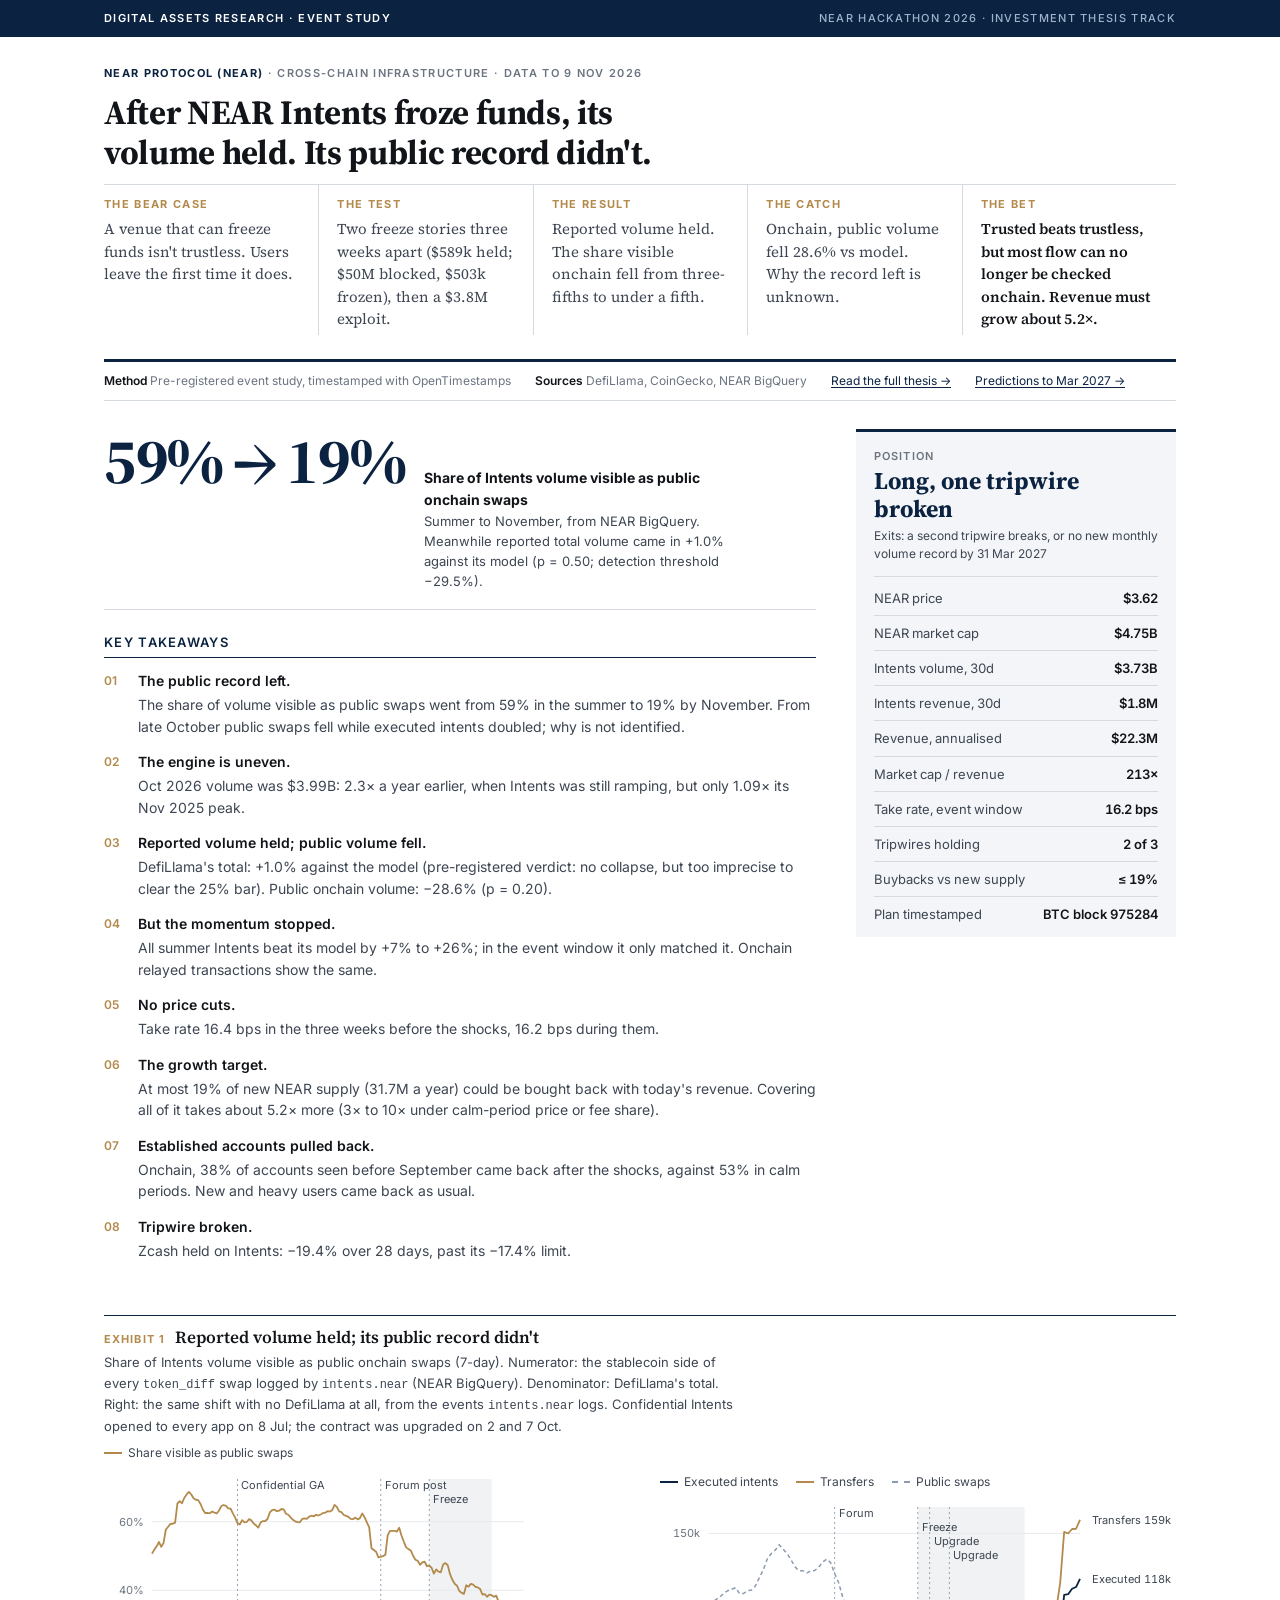
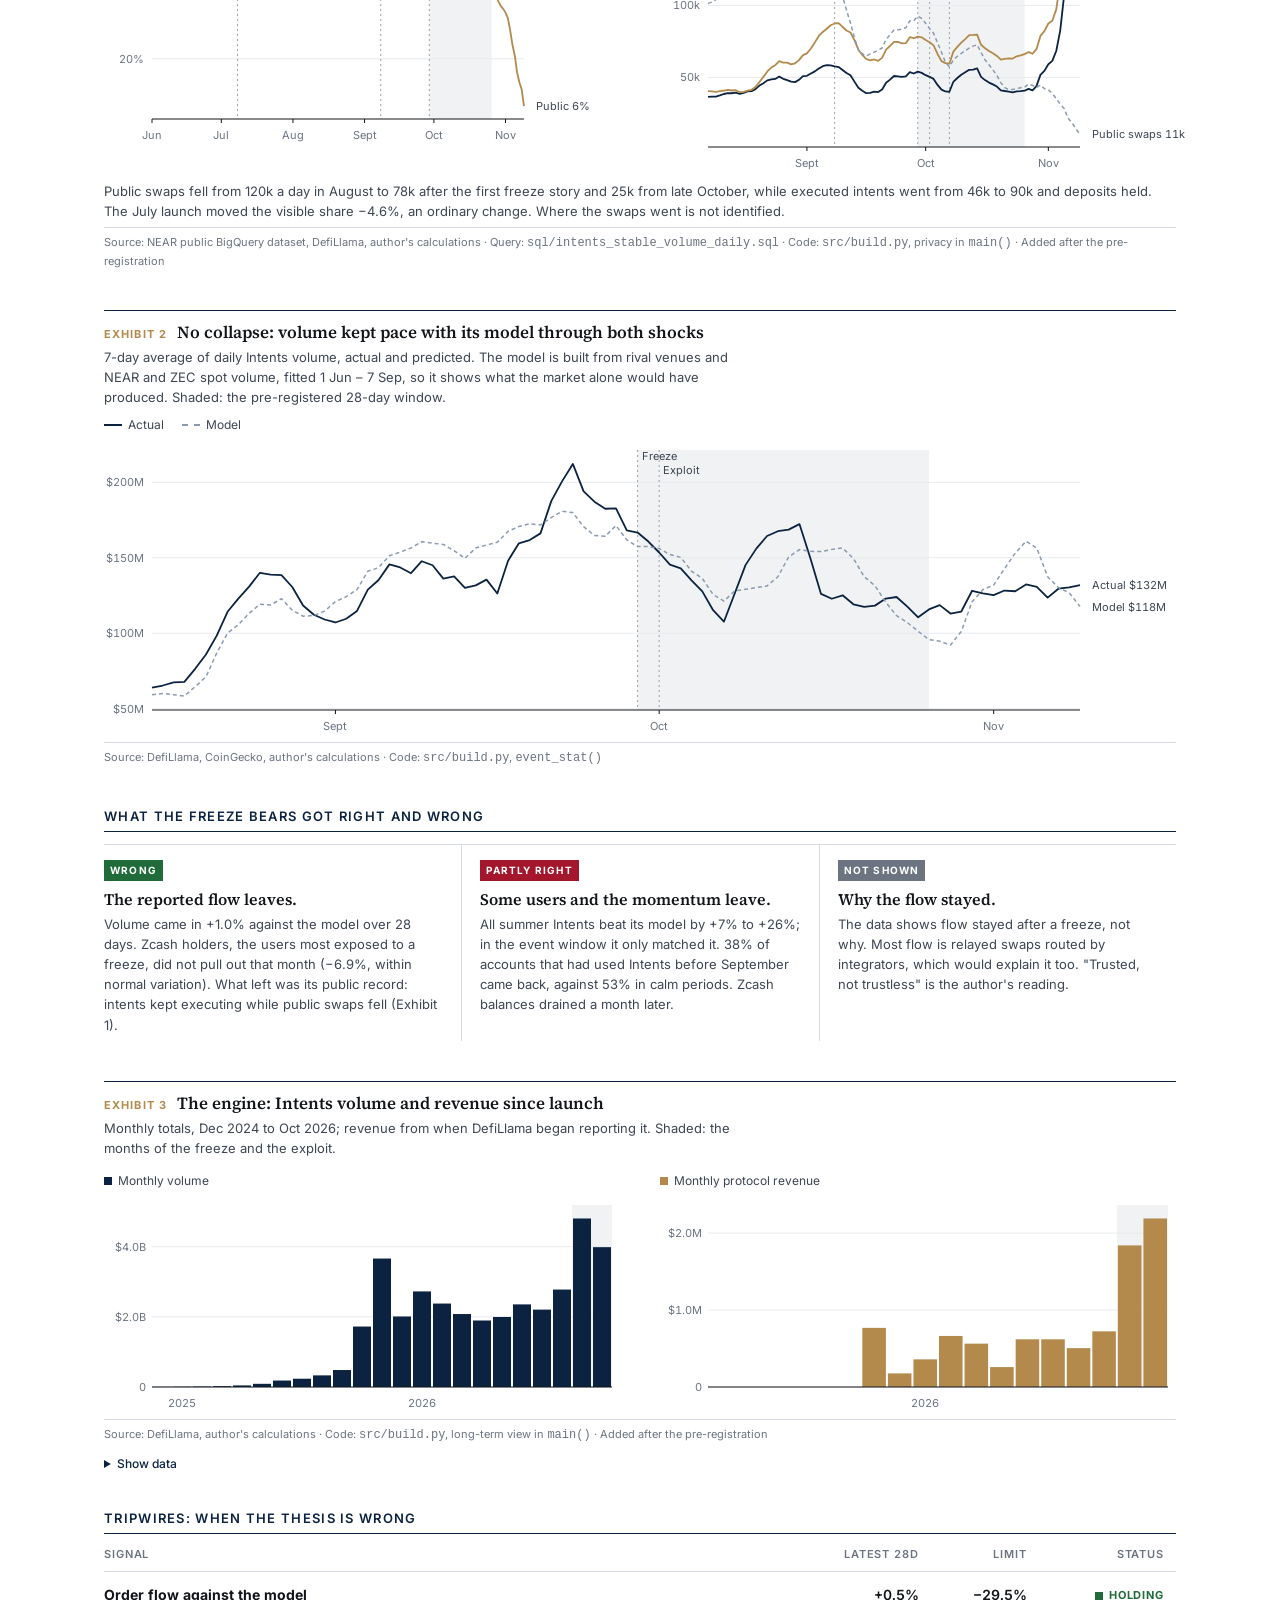
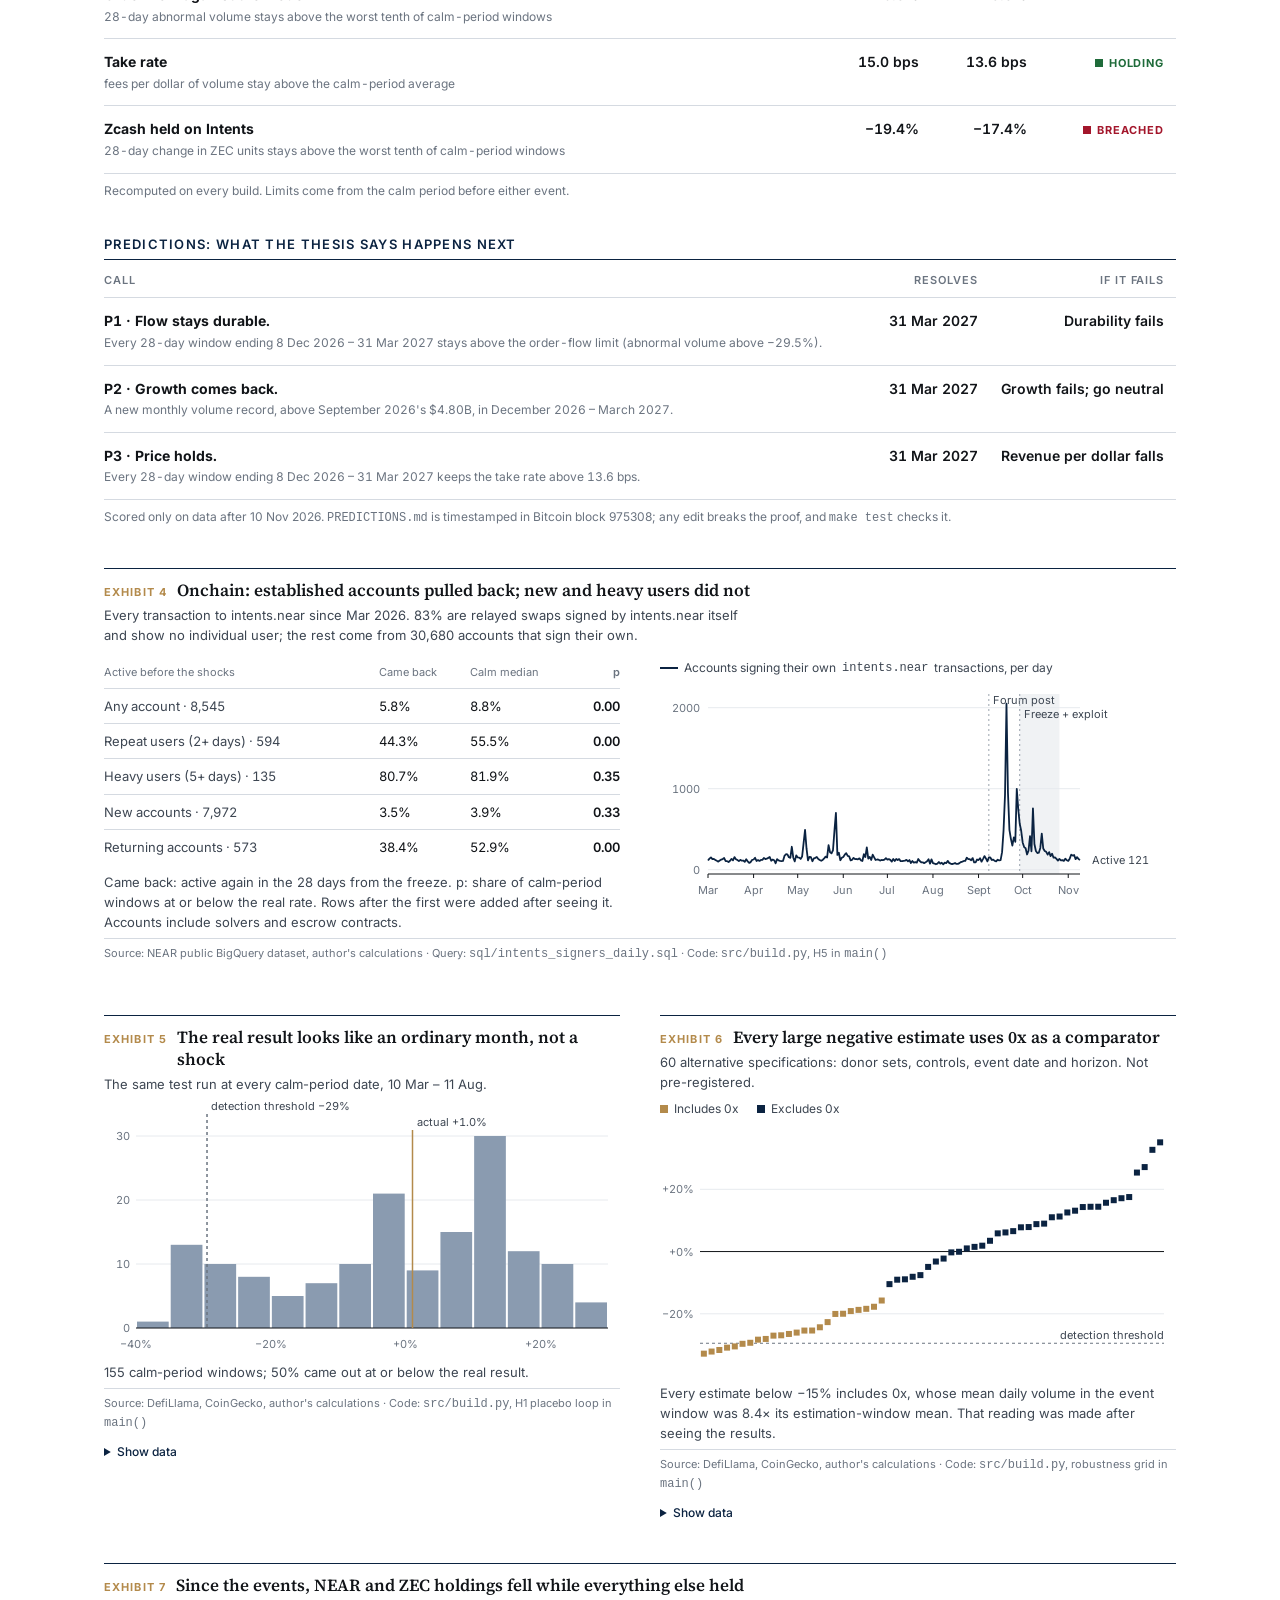
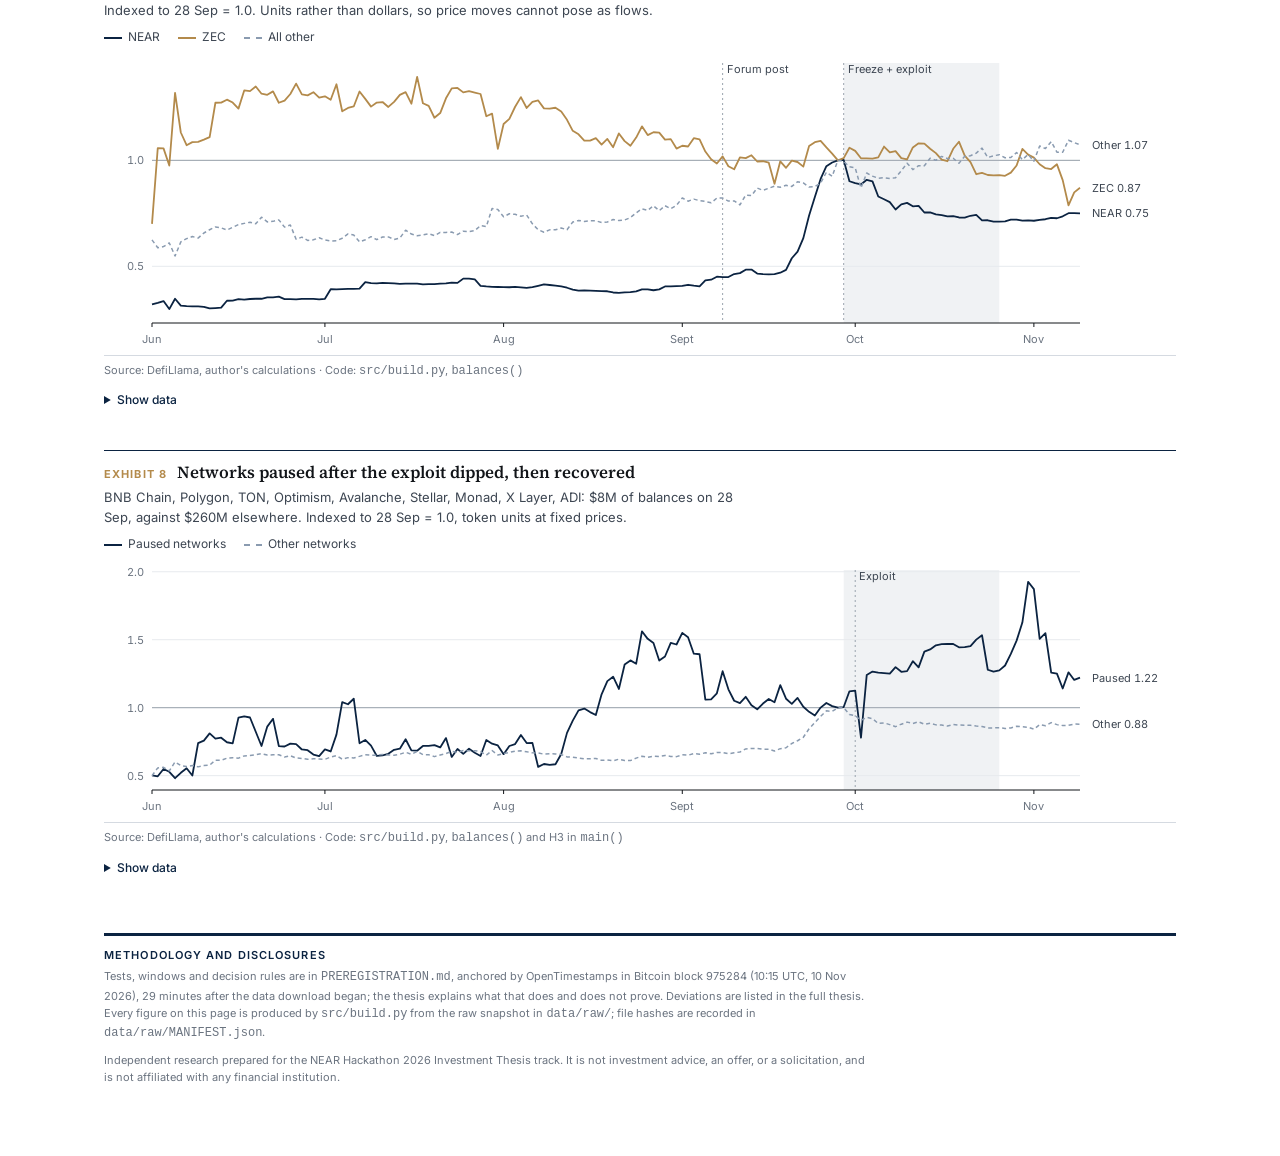
==== commit ff179dfa: "Fix claims flagged in final review; make predictions scorable Headline now separates reported volume" ====
--- a/docs/index.html
+++ b/docs/index.html
@@ -14,13 +14,13 @@
 <div class="band"><div class="in"><span>Digital Assets Research · Event Study</span><span>NEAR Hackathon 2026 · Investment Thesis Track</span></div></div>
 <main>
   <p class="kicker"><b>NEAR Protocol (NEAR)</b> · Cross-chain infrastructure · Data to <span id="lastday"></span></p>
-  <h1>After NEAR Intents froze funds, its flow didn't leave. It vanished from public view.</h1>
+  <h1>After NEAR Intents froze funds, its volume held. Its public record didn't.</h1>
   <div class="story">
     <div><b>The bear case</b>A venue that can freeze funds isn't trustless. Users leave the first time it does.</div>
-    <div><b>The test</b>Two freezes in three weeks (a Zcash user's $589k, then $50M tied to the Bitget hack), then a $3.8M exploit.</div>
-    <div><b>The result</b>The flow stayed, but its public record didn't: public swaps fell to a fifth while executed intents doubled.</div>
-    <div><b>The catch</b>Why is unknown: privacy, a contract upgrade or solver settlement. Momentum stopped; Zcash drained.</div>
-    <div><b>The bet</b>Trusted beats trustless, but the chain no longer shows most of the flow. Revenue must grow about <span id="stNeed"></span>.</div>
+    <div><b>The test</b>Two freeze stories three weeks apart ($589k held; $50M blocked, $503k frozen), then a $3.8M exploit.</div>
+    <div><b>The result</b>Reported volume held. The share visible onchain fell from three-fifths to under a fifth.</div>
+    <div><b>The catch</b>Onchain, public volume fell <span id="stPub"></span> vs model. Why the record left is unknown.</div>
+    <div><b>The bet</b>Trusted beats trustless, but most flow can no longer be checked onchain. Revenue must grow about <span id="stNeed"></span>.</div>
   </div>
   <div class="byline"><span><b>Method</b> Pre-registered event study, timestamped with OpenTimestamps</span><span><b>Sources</b> DefiLlama, CoinGecko, NEAR BigQuery</span><span><a href="thesis.html">Read the full thesis →</a></span><span><a href="predictions.html">Predictions to Mar 2027 →</a></span></div>
 
@@ -28,7 +28,7 @@
     <section>
       <div class="hero">
         <div class="big" id="hero"></div>
-        <div class="lab"><b>28-day abnormal volume</b><span id="heroMeta"></span></div>
+        <div class="lab"><b>Share of Intents volume visible as public onchain swaps</b><span id="heroMeta"></span></div>
       </div>
       <h2>Key takeaways</h2>
       <ol class="takeaways" id="takeaways"></ol>
@@ -42,7 +42,7 @@
   </div>
 
   <section class="exhibit">
-    <div class="hd"><span class="no">Exhibit 1</span><h3>The volume held; its public record vanished</h3></div>
+    <div class="hd"><span class="no">Exhibit 1</span><h3>Reported volume held; its public record didn't</h3></div>
     <p class="sub">Share of Intents volume visible as public onchain swaps (7-day). Numerator: the stablecoin side of every <code>token_diff</code> swap logged by <code>intents.near</code> (NEAR BigQuery). Denominator: DefiLlama's total. Right: the same shift with no DefiLlama at all, from the events <code>intents.near</code> logs. Confidential Intents opened to every app on 8 Jul; the contract was upgraded on 2 and 7 Oct.</p>
     <div class="legend"><span><i class="key" style="color:var(--s3)"></i>Share visible as public swaps</span></div>
     <div class="two" style="gap:40px">
@@ -64,7 +64,7 @@
   <section class="bears">
     <h2>What the freeze bears got right and wrong</h2>
     <div class="bgrid">
-      <div><b class="w">Wrong</b><strong>The flow leaves.</strong><span id="bWrong"></span> What left was its public record: intents kept executing while public swaps vanished (Exhibit 1).</div>
+      <div><b class="w">Wrong</b><strong>The reported flow leaves.</strong><span id="bWrong"></span> What left was its public record: intents kept executing while public swaps fell (Exhibit 1).</div>
       <div><b class="r">Partly right</b><strong>Some users and the momentum leave.</strong><span id="bRight"></span></div>
       <div><b class="n">Not shown</b><strong>Why the flow stayed.</strong>The data shows flow stayed after a freeze, not why. Most flow is relayed swaps routed by integrators, which would explain it too. "Trusted, not trustless" is the author's reading.</div>
     </div>
@@ -104,16 +104,7 @@
   </section>
 
   <section class="exhibit">
-    <div class="hd"><span class="no">Exhibit 4</span><h3>Volume dipped in week one, then tracked the model through both shocks</h3></div>
-    <p class="sub">Model: comparison venues plus NEAR and ZEC spot volume, fitted 1 Jun – 7 Sep. Shaded: the pre-registered 28-day event window.</p>
-    <div class="legend"><span><i class="key" style="color:var(--s1)"></i>Actual</span><span><i class="key dash" style="color:var(--s2)"></i>Model</span></div>
-    <div class="chart" id="cVol"></div>
-    <p class="src">Source: DefiLlama, CoinGecko, author's calculations · Code: <code>src/build.py</code>, <code>event_stat()</code></p>
-    <details><summary>Show data</summary><div class="tbl" id="tVol"></div></details>
-  </section>
-
-  <section class="exhibit">
-    <div class="hd"><span class="no">Exhibit 5</span><h3>Onchain: established accounts pulled back; new and heavy users did not</h3></div>
+    <div class="hd"><span class="no">Exhibit 4</span><h3>Onchain: established accounts pulled back; new and heavy users did not</h3></div>
     <p class="sub" id="h5Sub"></p>
     <div class="two" style="gap:40px">
       <div><table class="kv" id="h5Tbl" style="margin-top:6px"></table><p class="note" id="h5Note"></p></div>
@@ -124,7 +115,7 @@
 
   <div class="two">
     <section class="exhibit">
-      <div class="hd"><span class="no">Exhibit 6</span><h3>The real result looks like an ordinary month, not a shock</h3></div>
+      <div class="hd"><span class="no">Exhibit 5</span><h3>The real result looks like an ordinary month, not a shock</h3></div>
       <p class="sub">The same test run at every calm-period date, <span id="plcFrom"></span> – <span id="plcTo"></span>.</p>
       <div class="chart" id="cPlc"></div>
       <p class="note" id="plcNote"></p>
@@ -132,7 +123,7 @@
       <details><summary>Show data</summary><div class="tbl" id="tPlc"></div></details>
     </section>
     <section class="exhibit">
-      <div class="hd"><span class="no">Exhibit 7</span><h3>Every large negative estimate uses 0x as a comparator</h3></div>
+      <div class="hd"><span class="no">Exhibit 6</span><h3>Every large negative estimate uses 0x as a comparator</h3></div>
       <p class="sub"><span id="gridN"></span> alternative specifications: donor sets, controls, event date and horizon. Not pre-registered.</p>
       <div class="legend"><span><i class="dotkey" style="background:var(--s3)"></i>Includes 0x</span><span><i class="dotkey" style="background:var(--s1)"></i>Excludes 0x</span></div>
       <div class="chart" id="cGrid"></div>
@@ -143,7 +134,7 @@
   </div>
 
   <section class="exhibit">
-    <div class="hd"><span class="no">Exhibit 8</span><h3>Since the events, NEAR and ZEC holdings fell while everything else held</h3></div>
+    <div class="hd"><span class="no">Exhibit 7</span><h3>Since the events, NEAR and ZEC holdings fell while everything else held</h3></div>
     <p class="sub">Indexed to 28 Sep = 1.0. Units rather than dollars, so price moves cannot pose as flows.</p>
     <div class="legend"><span><i class="key" style="color:var(--s1)"></i>NEAR</span><span><i class="key" style="color:var(--s3)"></i>ZEC</span><span><i class="key dash" style="color:var(--s2)"></i>All other</span></div>
     <div class="chart" id="cBal"></div>
@@ -152,7 +143,7 @@
   </section>
 
   <section class="exhibit">
-    <div class="hd"><span class="no">Exhibit 9</span><h3>Networks paused after the exploit dipped, then recovered</h3></div>
+    <div class="hd"><span class="no">Exhibit 8</span><h3>Networks paused after the exploit dipped, then recovered</h3></div>
     <p class="sub" id="pausedMeta"></p>
     <div class="legend"><span><i class="key" style="color:var(--s1)"></i>Paused networks</span><span><i class="key dash" style="color:var(--s2)"></i>Other networks</span></div>
     <div class="chart" id="cPaused"></div>
@@ -185,8 +176,9 @@
 const H1 = R.H1, S = R.stake, W0 = R.windows;
 const last = R.daily[R.daily.length - 1];
 text("lastday", fmtDate(R.last_day) + " " + R.last_day.slice(0, 4));
-text("hero", pct(H1.stat_pct));
-text("heroMeta", `vs. model, 28 days from the freeze. Placebo p = ${H1.p_placebo_time.toFixed(2)}; detection threshold ${pct(H1.mde_pct, 0)}.`);
+text("hero", `${(100 * R.privacy.windows.after_ga).toFixed(0)}% → ${(100 * R.privacy.windows.after).toFixed(0)}%`);
+text("heroMeta", `Summer to November, from NEAR BigQuery. Meanwhile reported total volume came in ${pct(H1.stat_pct)} against its model (p = ${H1.p_placebo_time.toFixed(2)}; detection threshold ${pct(H1.mde_pct)}).`);
+text("stPub", pct(R.privacy.h1_public_pct).replace("−", ""));
 text("posLabel", R.position.label);
 text("gridN", R.grid.n);
 text("gridNote", `Every estimate below −15% includes 0x, whose mean daily volume in the event window was ${R.grid.zero_x_growth.toFixed(1)}× its estimation-window mean. That reading was made after seeing the results.`);
@@ -195,17 +187,17 @@
 const broken = R.tripwires.filter(t => t.status !== "holding").map(t => t.name);
 const LT = R.long_term;
 const mon = m => new Date(m + "-01T00:00:00Z").toLocaleDateString("en-GB", { month: "short", year: "numeric", timeZone: "UTC" });
-text("stNeed", LT.growth_needed.toFixed(0) + "×");
+text("stNeed", LT.growth_needed.toFixed(1) + "×");
 text("ltSub", `Monthly totals, ${mon(LT.first_month)} to ${mon(LT.last_month)}; revenue from when DefiLlama began reporting it. Shaded: the months of the freeze and the exploit.`);
 const EW = R.privacy.events.windows;
 text("privNote", `Public swaps fell from ${Math.round(EW.before.token_diff / 1000)}k a day in August to ${Math.round(EW.between.token_diff / 1000)}k after the first freeze story and ${Math.round(EW.after.token_diff / 1000)}k from late October, while executed intents went from ${Math.round(EW.before.intents_executed / 1000)}k to ${Math.round(EW.after.intents_executed / 1000)}k and deposits held. The July launch moved the visible share ${pct(R.privacy.chg.ga.pct)}, an ordinary change. Where the swaps went is not identified.`);
 const takeaways = [
-  ["The public record vanished.", `The share of volume visible as public swaps went from ${(100 * R.privacy.windows.after_ga).toFixed(0)}% in the summer to ${(100 * R.privacy.windows.after).toFixed(0)}% by November. The fall began with the first freeze story; why is not identified.`],
-  ["The engine has stalled before.", `Volume first peaked at ${usd(LT.first_peak_volume)} in ${mon(LT.first_peak_month)}. ${mon(LT.last_month)} was ${usd(LT.last_month_volume)}, only ${LT.last_vs_first_peak.toFixed(2)}× that. Outside September, it has been flat for a year.`],
-  ["No collapse.", `${pct(H1.stat_pct)} against the model over 28 days. Pre-registered verdict: ${H1.prereg_outcome}.`],
+  ["The public record left.", `The share of volume visible as public swaps went from ${(100 * R.privacy.windows.after_ga).toFixed(0)}% in the summer to ${(100 * R.privacy.windows.after).toFixed(0)}% by November. From late October public swaps fell while executed intents doubled; why is not identified.`],
+  ["The engine is uneven.", `${mon(LT.last_month)} volume was ${usd(LT.last_month_volume)}: ${LT.volume_yoy.toFixed(1)}× a year earlier, when Intents was still ramping, but only ${LT.last_vs_first_peak.toFixed(2)}× its ${mon(LT.first_peak_month)} peak.`],
+  ["Reported volume held; public volume fell.", `DefiLlama's total: ${pct(H1.stat_pct)} against the model (pre-registered verdict: ${H1.prereg_outcome}). Public onchain volume: ${pct(R.privacy.h1_public_pct)} (p = ${R.privacy.h1_public_p.toFixed(2)}).`],
   ["But the momentum stopped.", `All summer Intents beat its model by ${pct(R.onchain_check.volume.placebo_min_pct, 0)} to ${pct(R.onchain_check.volume.placebo_max_pct, 0)}; in the event window it only matched it. Onchain relayed transactions show the same.`],
   ["No price cuts.", `Take rate ${W0.between.take_rate_bps.toFixed(1)} bps in the three weeks before the shocks, ${W0.event.take_rate_bps.toFixed(1)} bps during them.`],
-  ["The growth target.", `At most ${(100 * LT.buyback_coverage).toFixed(0)}% of new NEAR supply (${(LT.supply_growth_yr / 1e6).toFixed(1)}M a year) could be bought back with today's revenue. Covering all of it takes about ${LT.growth_needed.toFixed(0)}× more (${LT.growth_needed_calm_price.toFixed(0)}× to ${LT.growth_needed_calm_capture.toFixed(0)}× under calm-period price or fee share).`],
+  ["The growth target.", `At most ${(100 * LT.buyback_coverage).toFixed(0)}% of new NEAR supply (${(LT.supply_growth_yr / 1e6).toFixed(1)}M a year) could be bought back with today's revenue. Covering all of it takes about ${LT.growth_needed.toFixed(1)}× more (${LT.growth_needed_calm_price.toFixed(0)}× to ${LT.growth_needed_calm_capture.toFixed(0)}× under calm-period price or fee share).`],
   ["Established accounts pulled back.", `Onchain, ${(100 * R.H5.cohorts.returning.rate).toFixed(0)}% of accounts seen before September came back after the shocks, against ${(100 * R.H5.cohorts.returning.placebo_p50).toFixed(0)}% in calm periods. New and heavy users came back as usual.`],
   [broken.length ? "Tripwire broken." : "All tripwires holding.", broken.length ? `${broken.join(", ")}: ${pct(R.tripwires.find(t => t.status !== "holding").value)} over 28 days, past its ${pct(R.tripwires.find(t => t.status !== "holding").limit)} limit.` : "Order flow, take rate and Zcash balances are all inside their calm-period limits."],
 ];
@@ -382,7 +374,6 @@
 }
 
 // ---- data shaping ----
-const volRows = H1.series.map(r => ({ d: r.d, actual: r.actual, predicted: r.predicted }));
 const shade = [R.windows.event.from, R.windows.event.to];
 const ev = [{ d: R.events.E0, label: "Forum post" }, { d: R.events.T, label: "Freeze + exploit" }];
 const balRows = R.balances.map(r => ({ d: r.d, near: r.near_units, zec: r.zec_units, rest: r.rest, paused: r.paused, others: r.others }));
@@ -431,8 +422,6 @@
     { yFmt: v => v.toFixed(0), tickFmt: v => v.toFixed(0), shade, events: ev, height: 220 });
   barChart("cLtVol", LT.monthly, "volume", "--s1", v => v === 0 ? "0" : "$" + (v / 1e9).toFixed(1) + "B");
   barChart("cLtRev", LT.monthly, "revenue", "--s3", v => v === 0 ? "0" : "$" + (v / 1e6).toFixed(1) + "M");
-  lineChart("cVol", volRows, [{ key: "actual", label: "Actual", color: "--s1" }, { key: "predicted", label: "Model", color: "--s2", dash: true }],
-    { yFmt: usdM, tickFmt: v => v === 0 ? "0" : "$" + (v / 1e6).toFixed(0) + "M", shade, events: ev });
   lineChart("cBal", balRows, [{ key: "near", label: "NEAR", color: "--s1" }, { key: "zec", label: "ZEC", color: "--s3" }, { key: "rest", label: "Other", color: "--s2", dash: true }],
     { yFmt: idx, tickFmt: v => v.toFixed(1), shade, events: ev, baseline: 1 });
   lineChart("cPaused", balRows, [{ key: "paused", label: "Paused", color: "--s1" }, { key: "others", label: "Other", color: "--s2", dash: true }],
@@ -445,7 +434,6 @@
     [`${lab} · ${r.n.toLocaleString()}`, (100 * r.rate).toFixed(1) + "%", (100 * r.placebo_p50).toFixed(1) + "%", r.p.toFixed(2)].forEach(x => tr.insertCell().textContent = x); }); }
 text("h5Note", "Came back: active again in the 28 days from the freeze. p: share of calm-period windows at or below the real rate. Rows after the first were added after seeing it. Accounts include solvers and escrow contracts.");
 table("tLt", ["Month", "Volume", "Revenue"], LT.monthly.map(r => [mon(r.m), usd(r.volume), r.revenue == null ? "not reported" : usd(r.revenue)]));
-table("tVol", ["Date", "Actual", "Model"], volRows.map(r => [r.d, usdM(r.actual), usdM(r.predicted)]));
 table("tPlc", ["Pseudo-event", "Abnormal volume"], H1.placebo_stats_pct.map((v, i) => { const d = new Date(Date.parse(H1.placebo_from) + i * 864e5); return [d.toISOString().slice(0, 10), pct(v)]; }));
 table("tGrid", ["Donors", "Controls", "Event", "Days", "Estimate"], [...R.grid.specs].sort((a, b) => a.pct - b.pct).map(s => [s.donors, s.controls, s.event, s.days, pct(s.pct)]));
 table("tBal", ["Date", "NEAR", "ZEC", "Other"], balRows.map(r => [r.d, idx(r.near), idx(r.zec), idx(r.rest)]));
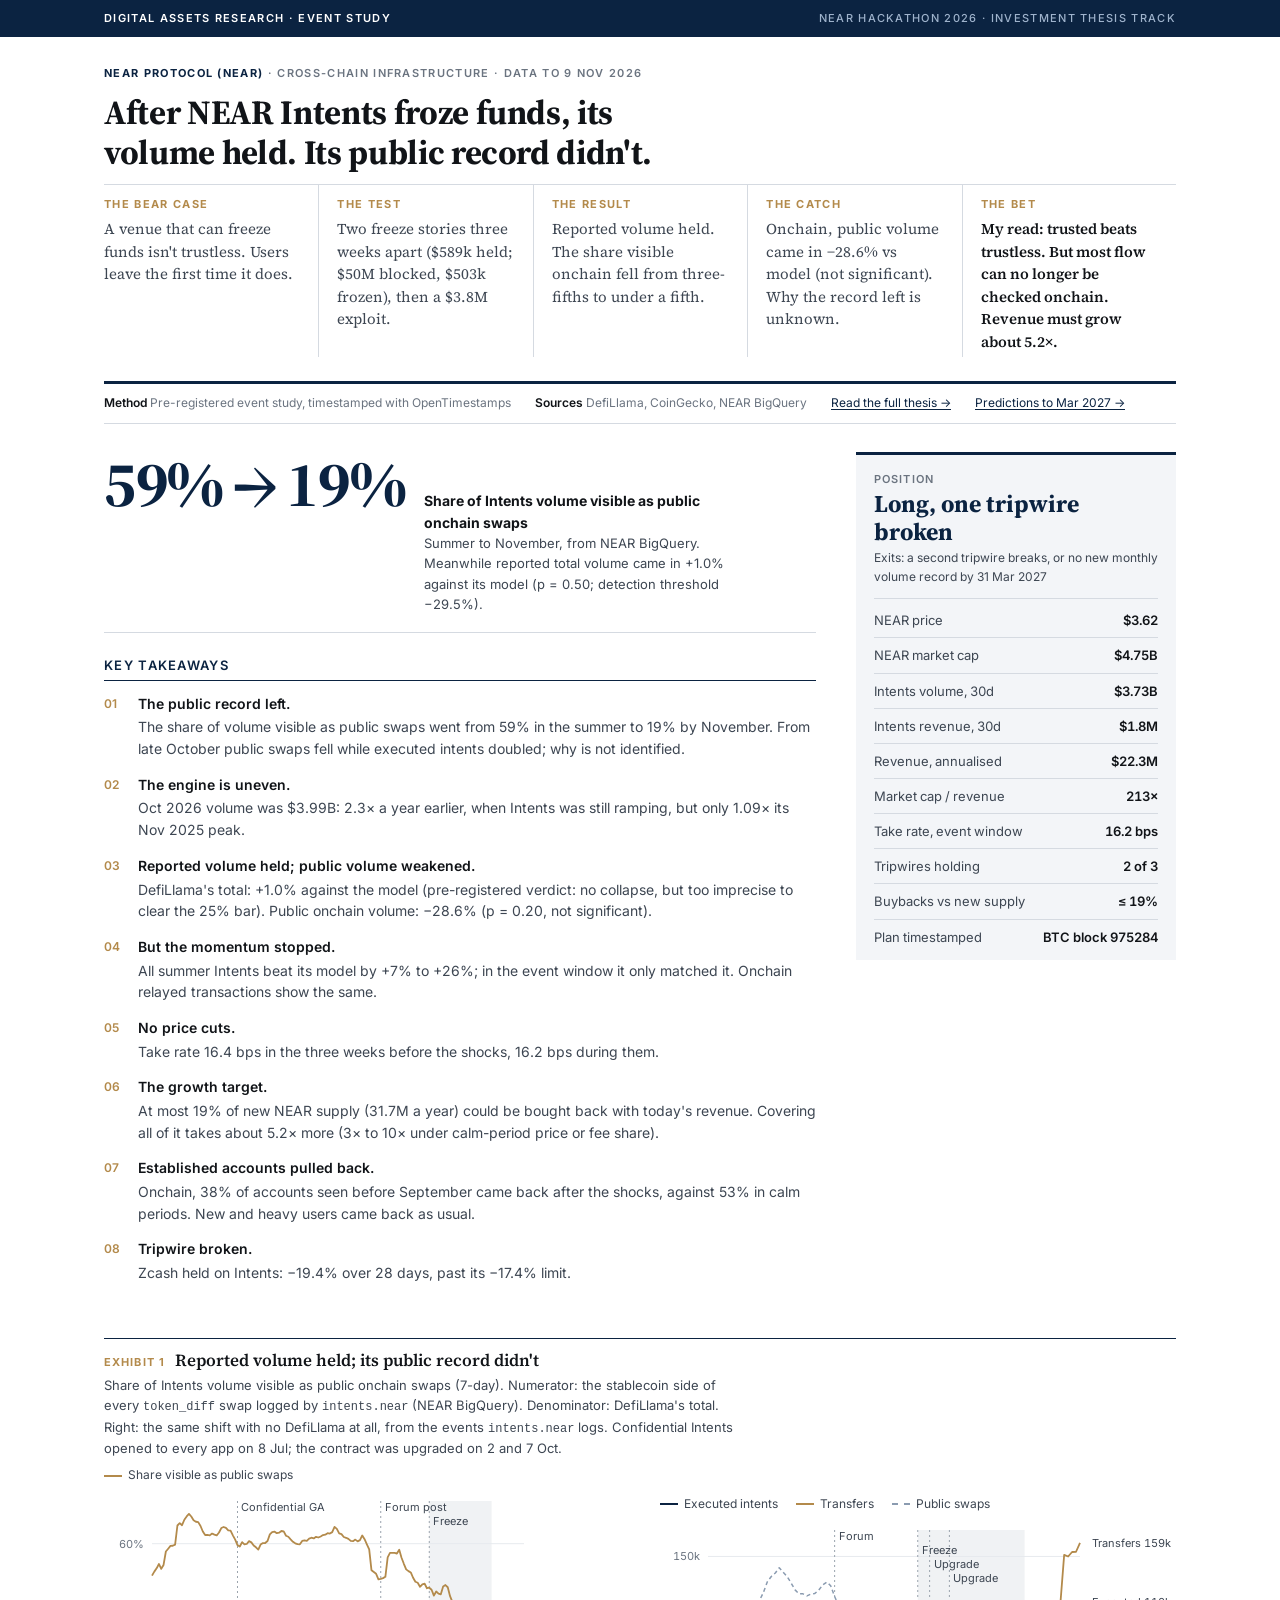
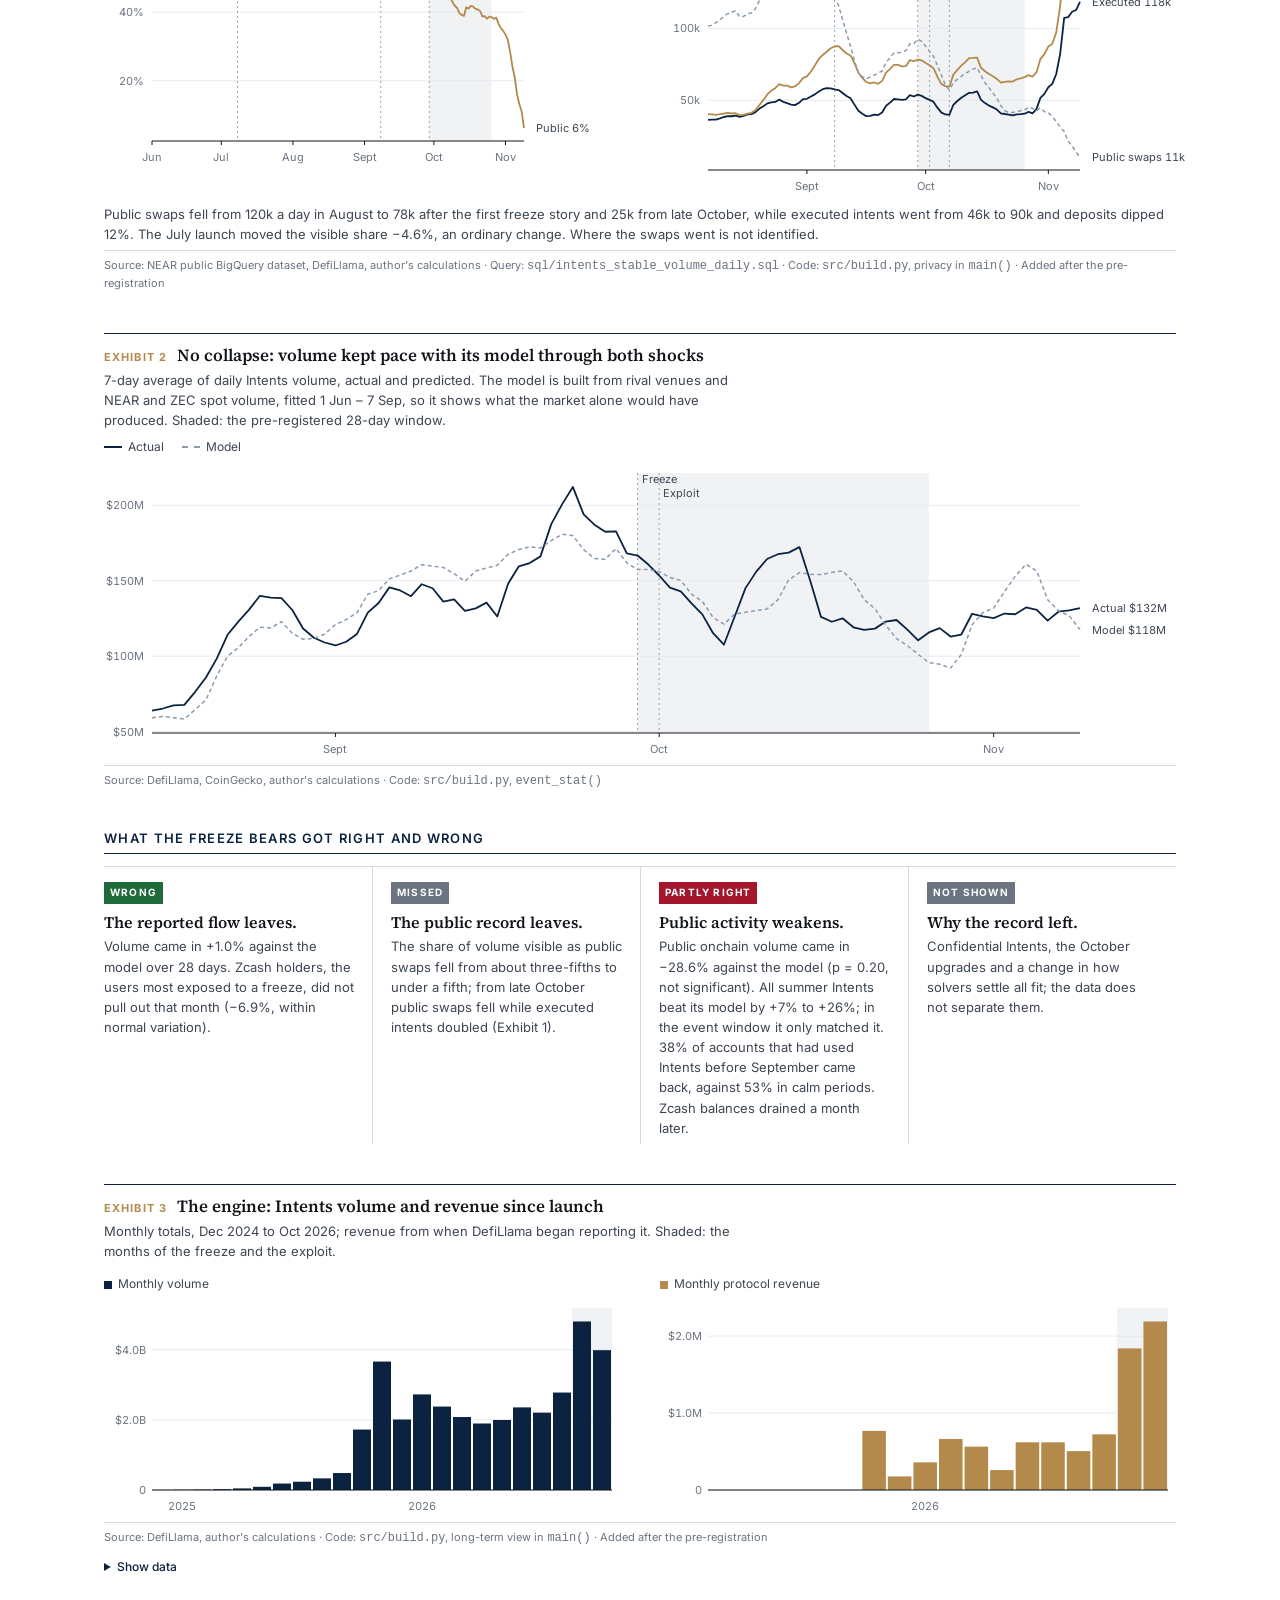
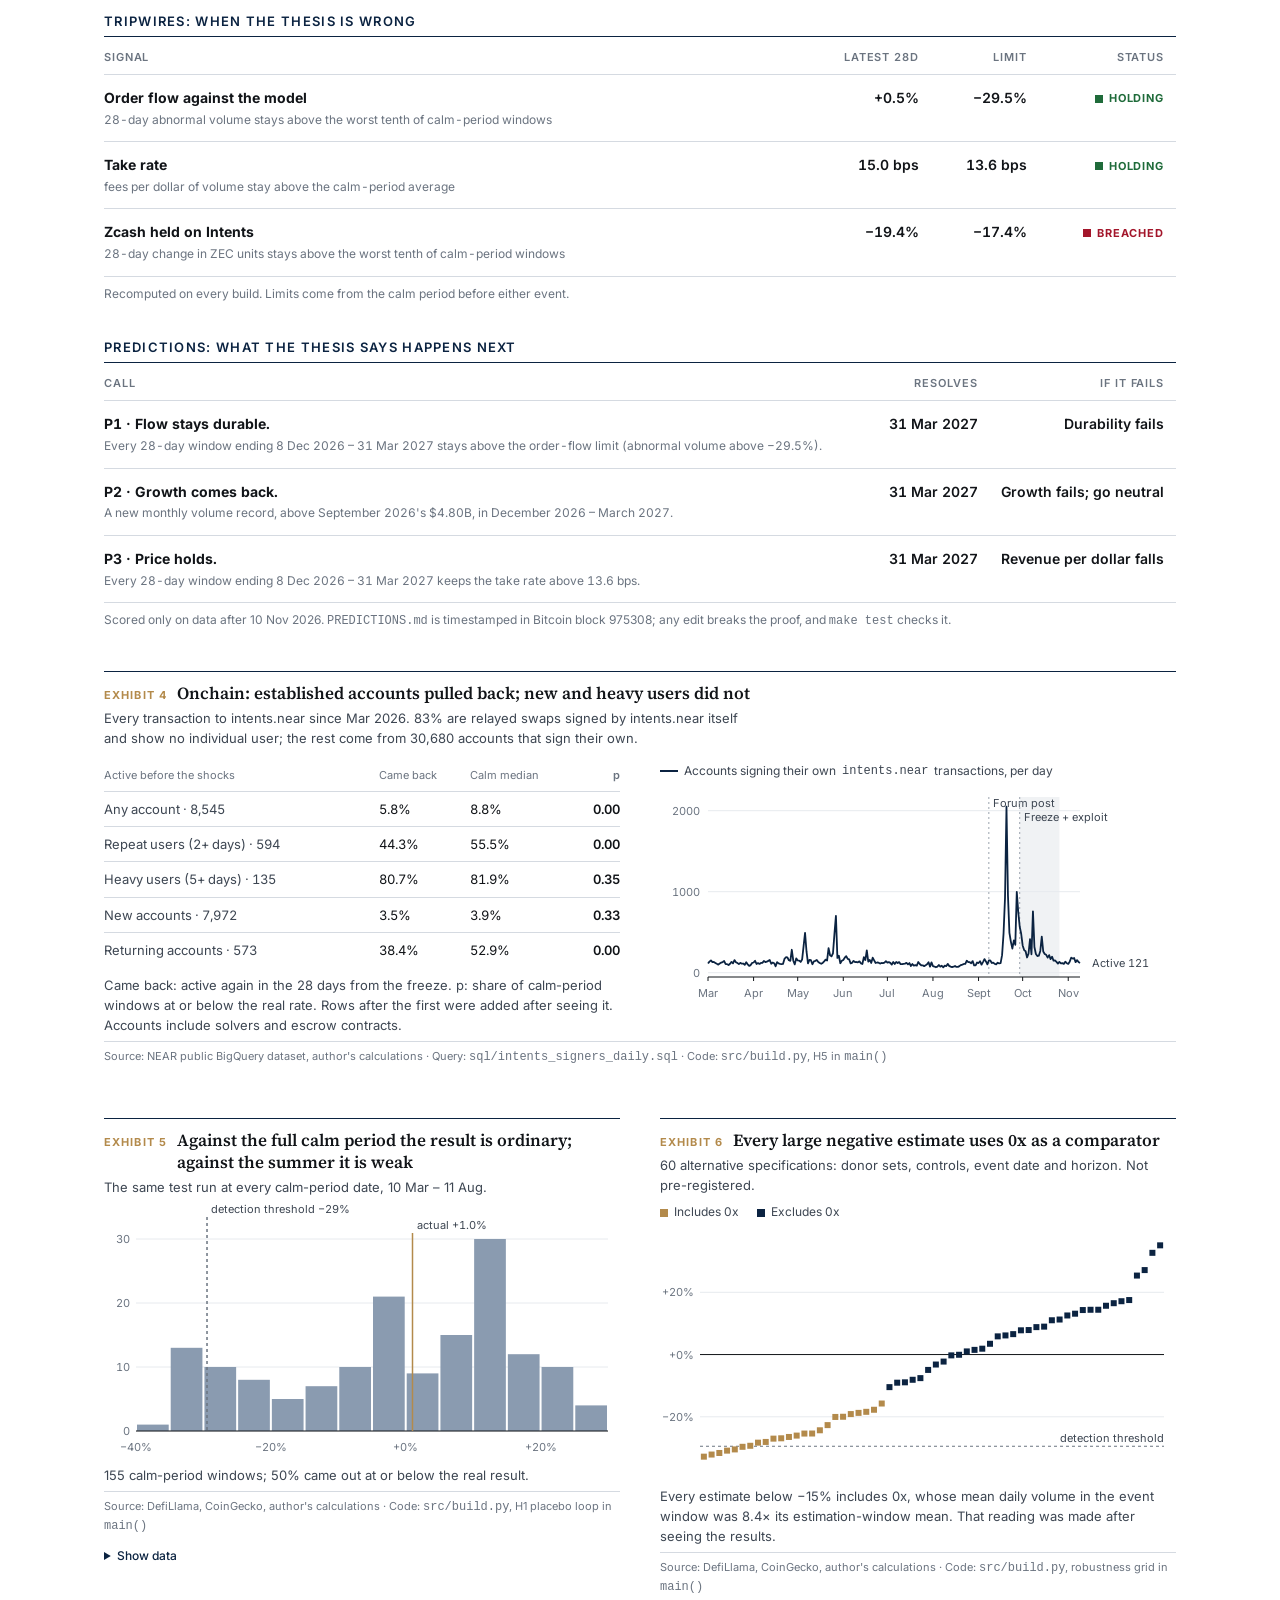
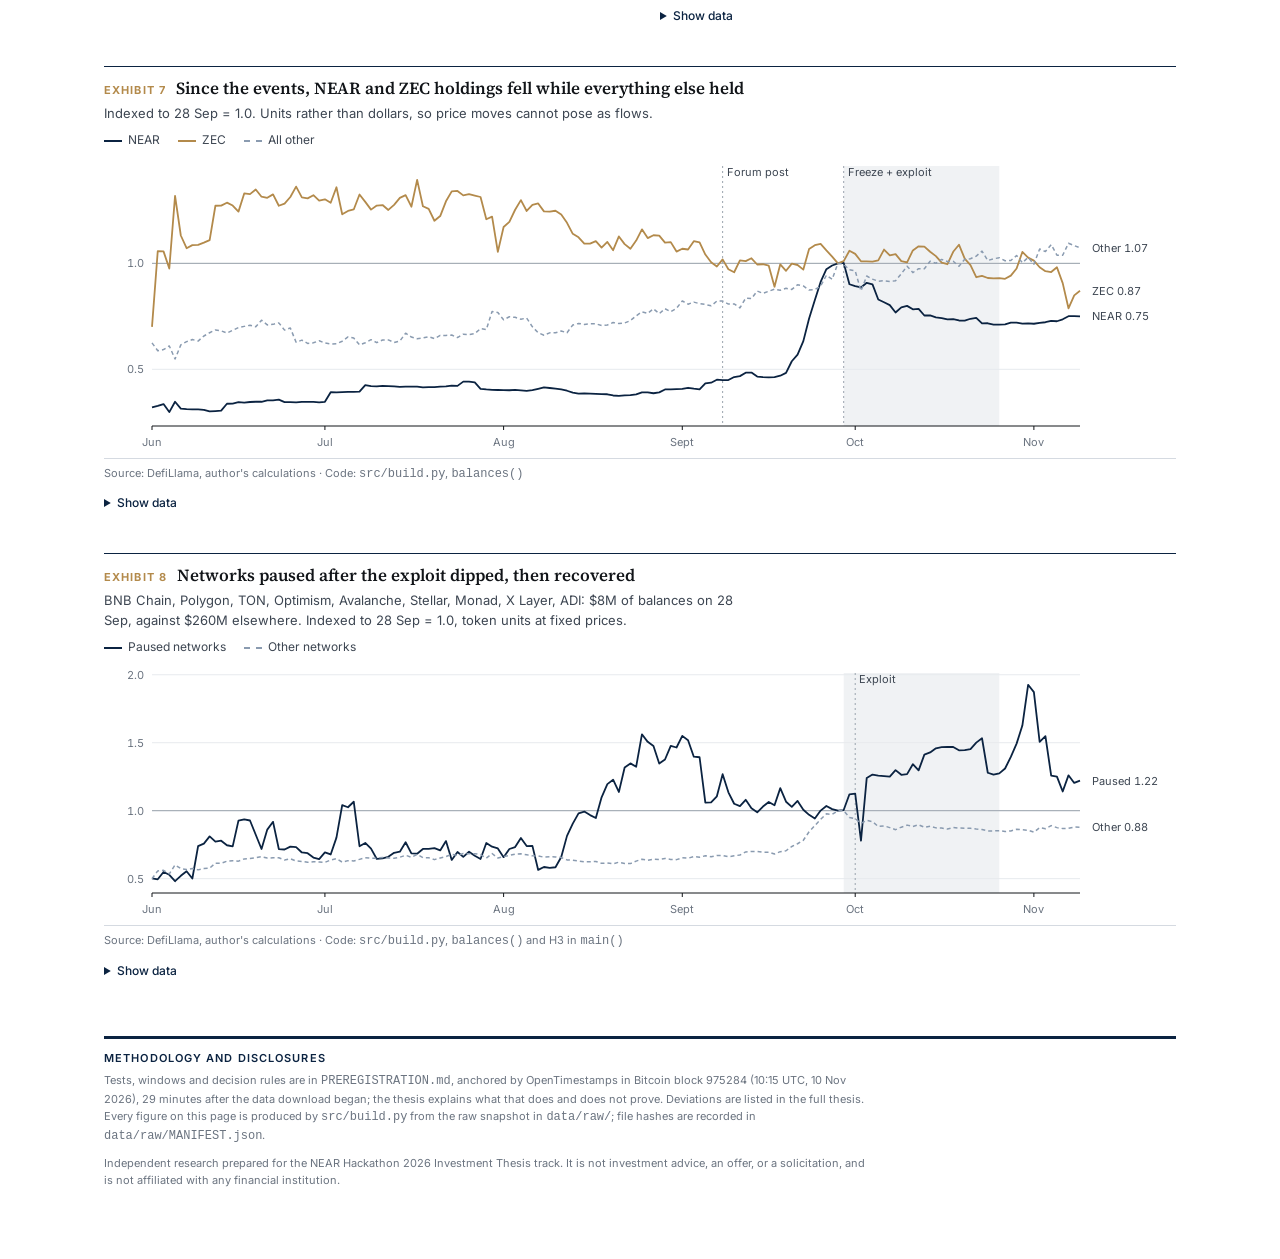
==== commit f719dc25: "Apply final review: label exploratory and non-significant results, align bears panel with thesis, ha" ====
--- a/docs/index.html
+++ b/docs/index.html
@@ -19,8 +19,8 @@
     <div><b>The bear case</b>A venue that can freeze funds isn't trustless. Users leave the first time it does.</div>
     <div><b>The test</b>Two freeze stories three weeks apart ($589k held; $50M blocked, $503k frozen), then a $3.8M exploit.</div>
     <div><b>The result</b>Reported volume held. The share visible onchain fell from three-fifths to under a fifth.</div>
-    <div><b>The catch</b>Onchain, public volume fell <span id="stPub"></span> vs model. Why the record left is unknown.</div>
-    <div><b>The bet</b>Trusted beats trustless, but most flow can no longer be checked onchain. Revenue must grow about <span id="stNeed"></span>.</div>
+    <div><b>The catch</b>Onchain, public volume came in <span id="stPub"></span> vs model (not significant). Why the record left is unknown.</div>
+    <div><b>The bet</b>My read: trusted beats trustless. But most flow can no longer be checked onchain. Revenue must grow about <span id="stNeed"></span>.</div>
   </div>
   <div class="byline"><span><b>Method</b> Pre-registered event study, timestamped with OpenTimestamps</span><span><b>Sources</b> DefiLlama, CoinGecko, NEAR BigQuery</span><span><a href="thesis.html">Read the full thesis →</a></span><span><a href="predictions.html">Predictions to Mar 2027 →</a></span></div>
 
@@ -64,9 +64,10 @@
   <section class="bears">
     <h2>What the freeze bears got right and wrong</h2>
     <div class="bgrid">
-      <div><b class="w">Wrong</b><strong>The reported flow leaves.</strong><span id="bWrong"></span> What left was its public record: intents kept executing while public swaps fell (Exhibit 1).</div>
-      <div><b class="r">Partly right</b><strong>Some users and the momentum leave.</strong><span id="bRight"></span></div>
-      <div><b class="n">Not shown</b><strong>Why the flow stayed.</strong>The data shows flow stayed after a freeze, not why. Most flow is relayed swaps routed by integrators, which would explain it too. "Trusted, not trustless" is the author's reading.</div>
+      <div><b class="w">Wrong</b><strong>The reported flow leaves.</strong><span id="bWrong"></span></div>
+      <div><b class="n">Missed</b><strong>The public record leaves.</strong>The share of volume visible as public swaps fell from about three-fifths to under a fifth; from late October public swaps fell while executed intents doubled (Exhibit 1).</div>
+      <div><b class="r">Partly right</b><strong>Public activity weakens.</strong><span id="bRight"></span></div>
+      <div><b class="n">Not shown</b><strong>Why the record left.</strong>Confidential Intents, the October upgrades and a change in how solvers settle all fit; the data does not separate them.</div>
     </div>
   </section>
 
@@ -115,7 +116,7 @@
 
   <div class="two">
     <section class="exhibit">
-      <div class="hd"><span class="no">Exhibit 5</span><h3>The real result looks like an ordinary month, not a shock</h3></div>
+      <div class="hd"><span class="no">Exhibit 5</span><h3>Against the full calm period the result is ordinary; against the summer it is weak</h3></div>
       <p class="sub">The same test run at every calm-period date, <span id="plcFrom"></span> – <span id="plcTo"></span>.</p>
       <div class="chart" id="cPlc"></div>
       <p class="note" id="plcNote"></p>
@@ -178,7 +179,7 @@
 text("lastday", fmtDate(R.last_day) + " " + R.last_day.slice(0, 4));
 text("hero", `${(100 * R.privacy.windows.after_ga).toFixed(0)}% → ${(100 * R.privacy.windows.after).toFixed(0)}%`);
 text("heroMeta", `Summer to November, from NEAR BigQuery. Meanwhile reported total volume came in ${pct(H1.stat_pct)} against its model (p = ${H1.p_placebo_time.toFixed(2)}; detection threshold ${pct(H1.mde_pct)}).`);
-text("stPub", pct(R.privacy.h1_public_pct).replace("−", ""));
+text("stPub", pct(R.privacy.h1_public_pct));
 text("posLabel", R.position.label);
 text("gridN", R.grid.n);
 text("gridNote", `Every estimate below −15% includes 0x, whose mean daily volume in the event window was ${R.grid.zero_x_growth.toFixed(1)}× its estimation-window mean. That reading was made after seeing the results.`);
@@ -190,11 +191,11 @@
 text("stNeed", LT.growth_needed.toFixed(1) + "×");
 text("ltSub", `Monthly totals, ${mon(LT.first_month)} to ${mon(LT.last_month)}; revenue from when DefiLlama began reporting it. Shaded: the months of the freeze and the exploit.`);
 const EW = R.privacy.events.windows;
-text("privNote", `Public swaps fell from ${Math.round(EW.before.token_diff / 1000)}k a day in August to ${Math.round(EW.between.token_diff / 1000)}k after the first freeze story and ${Math.round(EW.after.token_diff / 1000)}k from late October, while executed intents went from ${Math.round(EW.before.intents_executed / 1000)}k to ${Math.round(EW.after.intents_executed / 1000)}k and deposits held. The July launch moved the visible share ${pct(R.privacy.chg.ga.pct)}, an ordinary change. Where the swaps went is not identified.`);
+text("privNote", `Public swaps fell from ${Math.round(EW.before.token_diff / 1000)}k a day in August to ${Math.round(EW.between.token_diff / 1000)}k after the first freeze story and ${Math.round(EW.after.token_diff / 1000)}k from late October, while executed intents went from ${Math.round(EW.before.intents_executed / 1000)}k to ${Math.round(EW.after.intents_executed / 1000)}k and deposits dipped ${Math.abs(100 * R.privacy.events.deposit_change_pct).toFixed(0)}%. The July launch moved the visible share ${pct(R.privacy.chg.ga.pct)}, an ordinary change. Where the swaps went is not identified.`);
 const takeaways = [
   ["The public record left.", `The share of volume visible as public swaps went from ${(100 * R.privacy.windows.after_ga).toFixed(0)}% in the summer to ${(100 * R.privacy.windows.after).toFixed(0)}% by November. From late October public swaps fell while executed intents doubled; why is not identified.`],
   ["The engine is uneven.", `${mon(LT.last_month)} volume was ${usd(LT.last_month_volume)}: ${LT.volume_yoy.toFixed(1)}× a year earlier, when Intents was still ramping, but only ${LT.last_vs_first_peak.toFixed(2)}× its ${mon(LT.first_peak_month)} peak.`],
-  ["Reported volume held; public volume fell.", `DefiLlama's total: ${pct(H1.stat_pct)} against the model (pre-registered verdict: ${H1.prereg_outcome}). Public onchain volume: ${pct(R.privacy.h1_public_pct)} (p = ${R.privacy.h1_public_p.toFixed(2)}).`],
+  ["Reported volume held; public volume weakened.", `DefiLlama's total: ${pct(H1.stat_pct)} against the model (pre-registered verdict: ${H1.prereg_outcome}). Public onchain volume: ${pct(R.privacy.h1_public_pct)} (p = ${R.privacy.h1_public_p.toFixed(2)}, not significant).`],
   ["But the momentum stopped.", `All summer Intents beat its model by ${pct(R.onchain_check.volume.placebo_min_pct, 0)} to ${pct(R.onchain_check.volume.placebo_max_pct, 0)}; in the event window it only matched it. Onchain relayed transactions show the same.`],
   ["No price cuts.", `Take rate ${W0.between.take_rate_bps.toFixed(1)} bps in the three weeks before the shocks, ${W0.event.take_rate_bps.toFixed(1)} bps during them.`],
   ["The growth target.", `At most ${(100 * LT.buyback_coverage).toFixed(0)}% of new NEAR supply (${(LT.supply_growth_yr / 1e6).toFixed(1)}M a year) could be bought back with today's revenue. Covering all of it takes about ${LT.growth_needed.toFixed(1)}× more (${LT.growth_needed_calm_price.toFixed(0)}× to ${LT.growth_needed_calm_capture.toFixed(0)}× under calm-period price or fee share).`],
@@ -402,7 +403,7 @@
 }
 
 text("bWrong", `Volume came in ${pct(H1.stat_pct)} against the model over 28 days. Zcash holders, the users most exposed to a freeze, did not pull out that month (${pct(R.H4.after_T_28d.zec_pct)}, within normal variation).`);
-text("bRight", `All summer Intents beat its model by ${pct(R.onchain_check.volume.placebo_min_pct, 0)} to ${pct(R.onchain_check.volume.placebo_max_pct, 0)}; in the event window it only matched it. ${(100 * R.H5.cohorts.returning.rate).toFixed(0)}% of accounts that had used Intents before September came back, against ${(100 * R.H5.cohorts.returning.placebo_p50).toFixed(0)}% in calm periods. Zcash balances drained a month later.`);
+text("bRight", `Public onchain volume came in ${pct(R.privacy.h1_public_pct)} against the model (p = ${R.privacy.h1_public_p.toFixed(2)}, not significant). All summer Intents beat its model by ${pct(R.onchain_check.volume.placebo_min_pct, 0)} to ${pct(R.onchain_check.volume.placebo_max_pct, 0)}; in the event window it only matched it. ${(100 * R.H5.cohorts.returning.rate).toFixed(0)}% of accounts that had used Intents before September came back, against ${(100 * R.H5.cohorts.returning.placebo_p50).toFixed(0)}% in calm periods. Zcash balances drained a month later.`);
 const zoomRows = (() => {
   const s = H1.series, out = [];
   s.forEach((r, i) => { if (i < 6) return; const w = s.slice(i - 6, i + 1); out.push({ d: r.d, actual: w.reduce((a, x) => a + x.actual, 0) / 7, predicted: w.reduce((a, x) => a + x.predicted, 0) / 7 }); });
--- a/docs/style.css
+++ b/docs/style.css
@@ -141,7 +141,7 @@
 
 /* "what the freeze bears got right and wrong" panel */
 .bears { margin-top: 40px; }
-.bgrid { display: grid; grid-template-columns: repeat(3, 1fr); gap: 0; border-top: 1px solid var(--hair); }
+.bgrid { display: grid; grid-template-columns: repeat(4, 1fr); gap: 0; border-top: 1px solid var(--hair); }
 .bgrid div { padding: 14px 18px 6px 0; font-size: 13px; color: var(--ink-2); }
 .bgrid div + div { padding-left: 18px; border-left: 1px solid var(--hair); }
 .bgrid b { display: inline-block; font-size: 10px; letter-spacing: .12em; text-transform: uppercase; padding: 3px 6px; margin-bottom: 8px; color: #fff; }
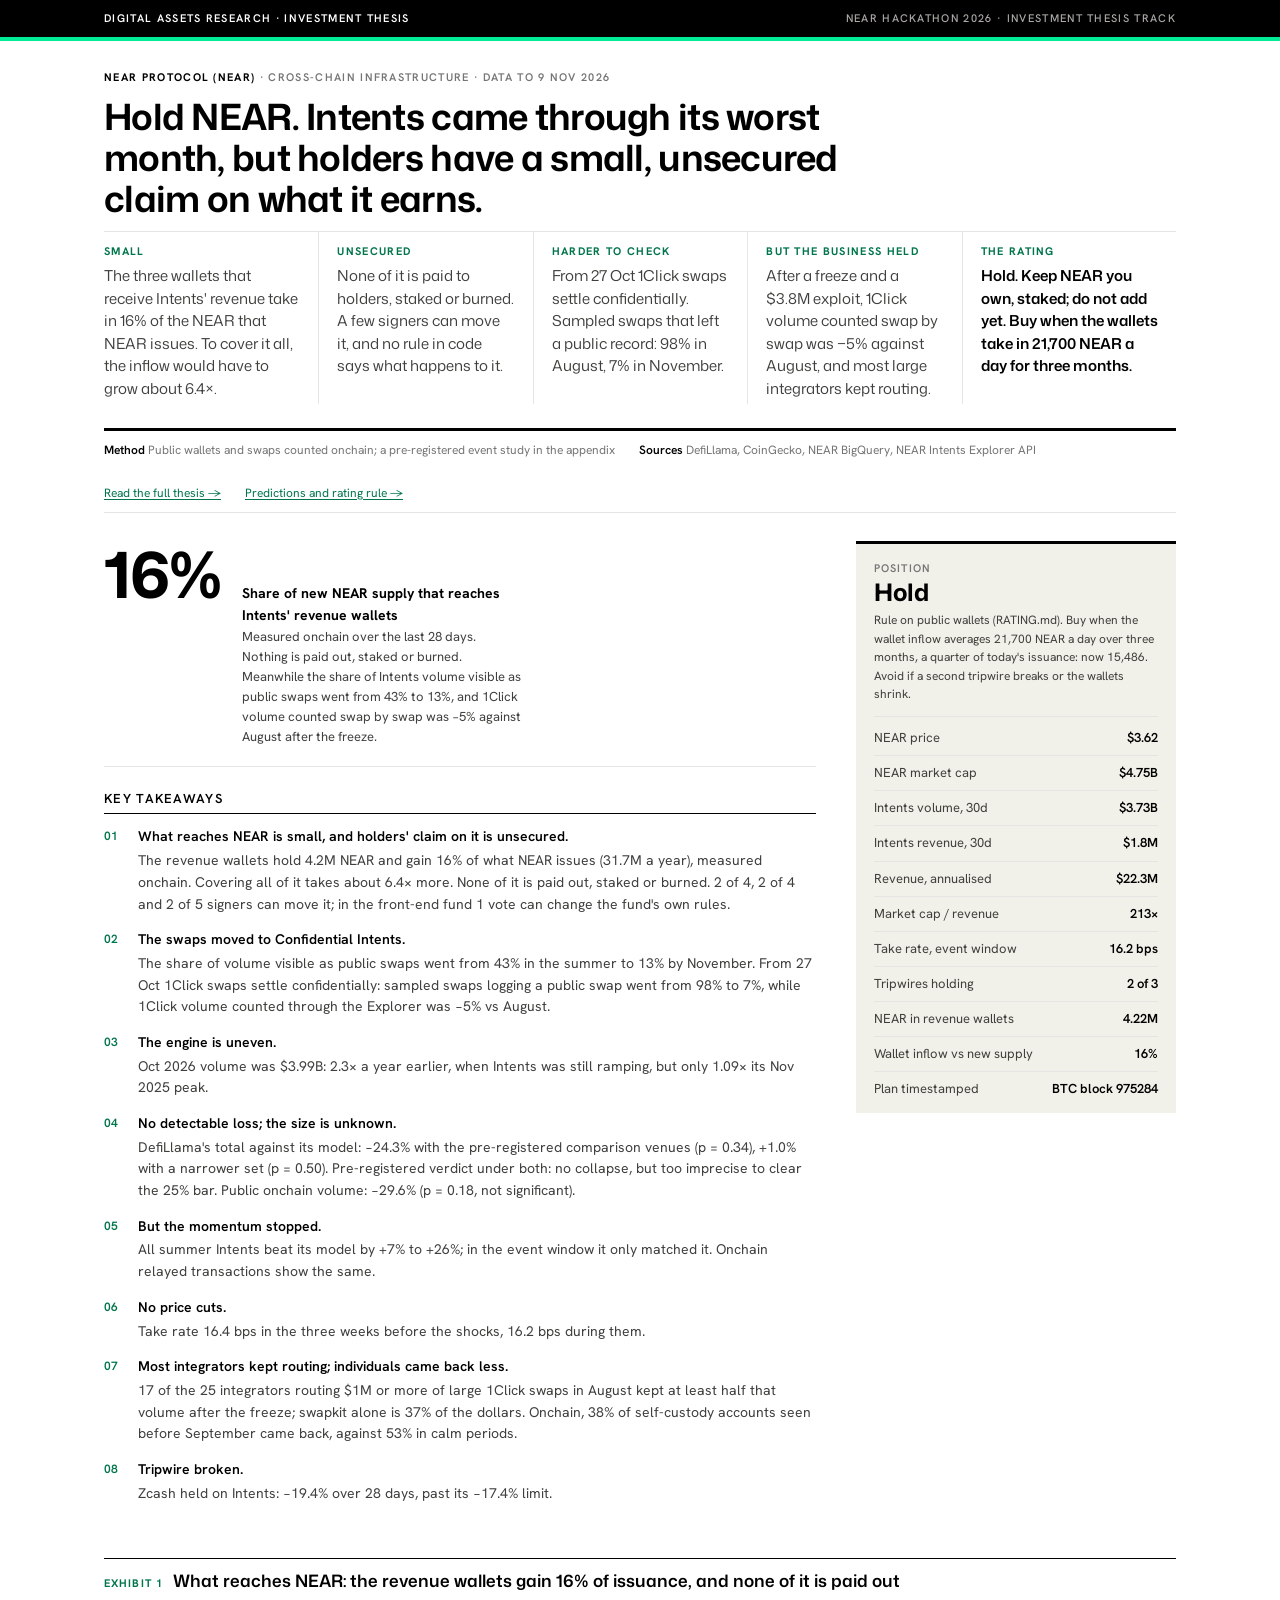
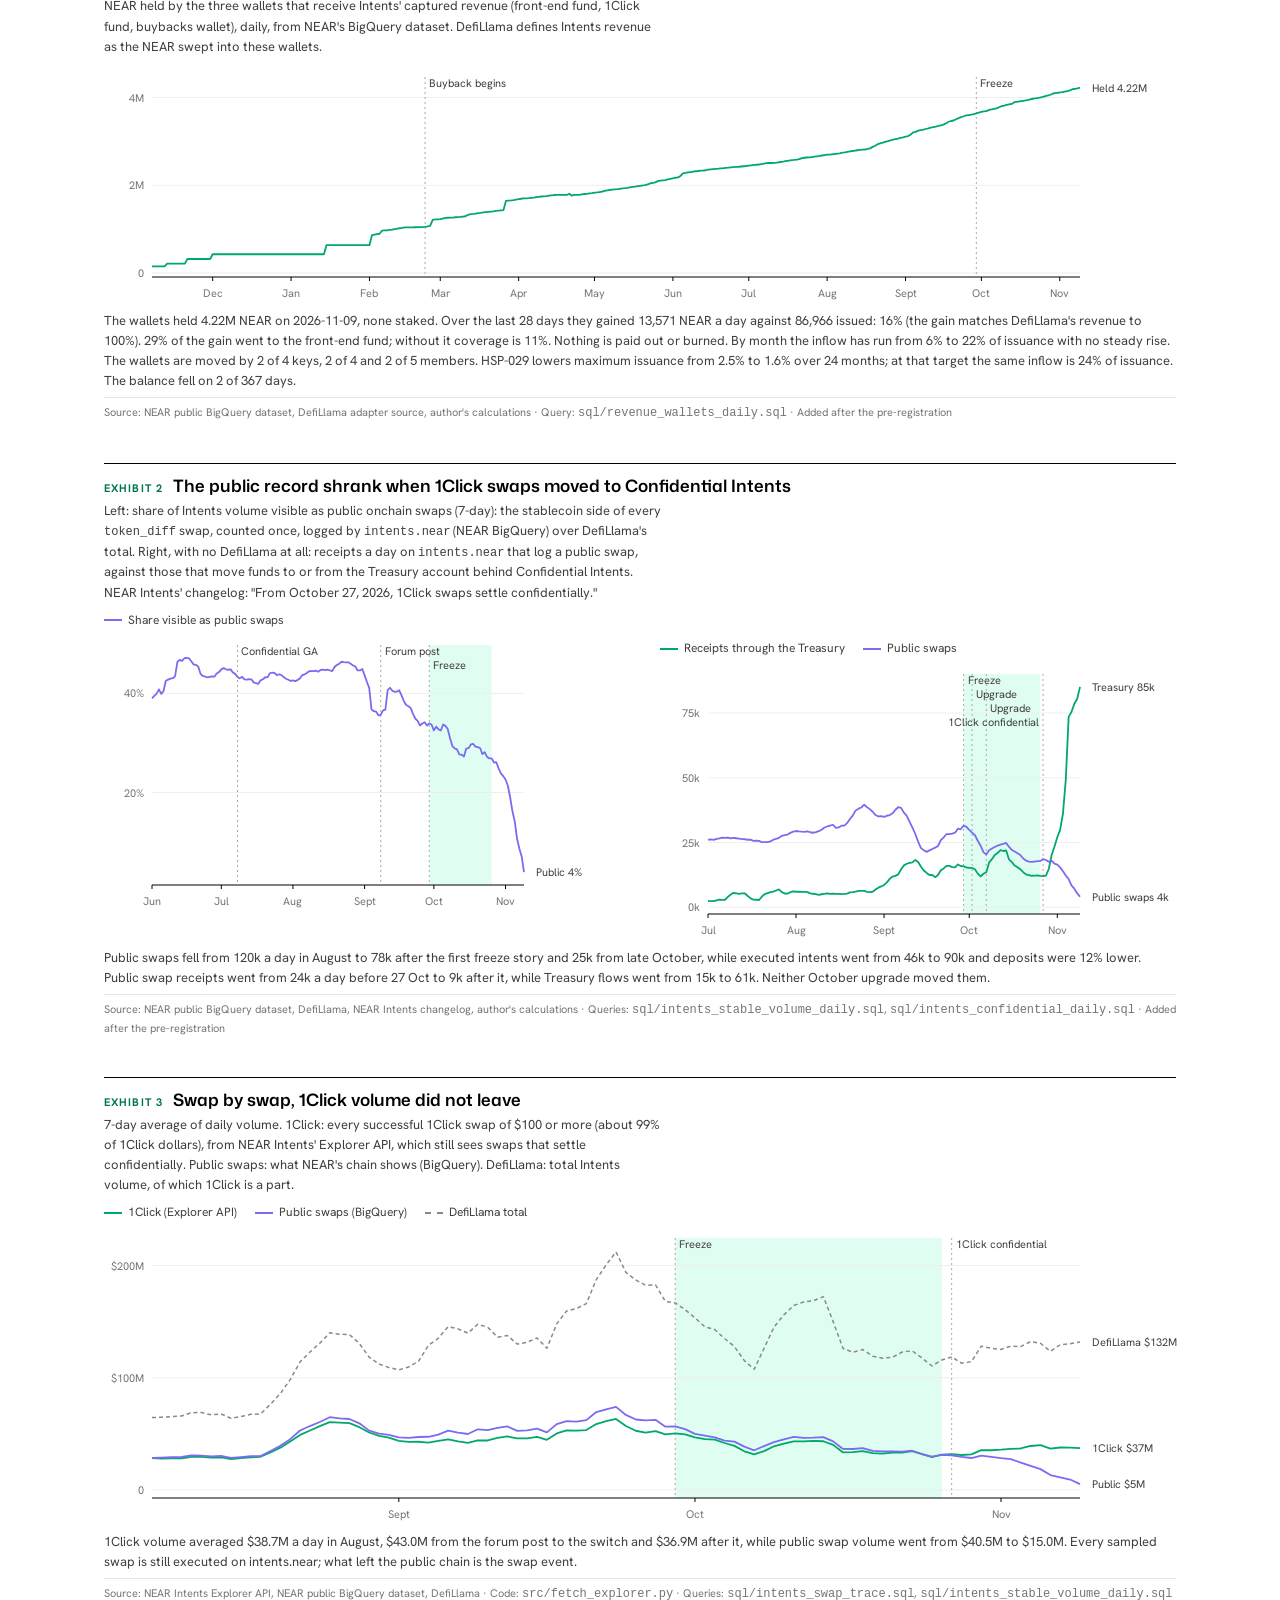
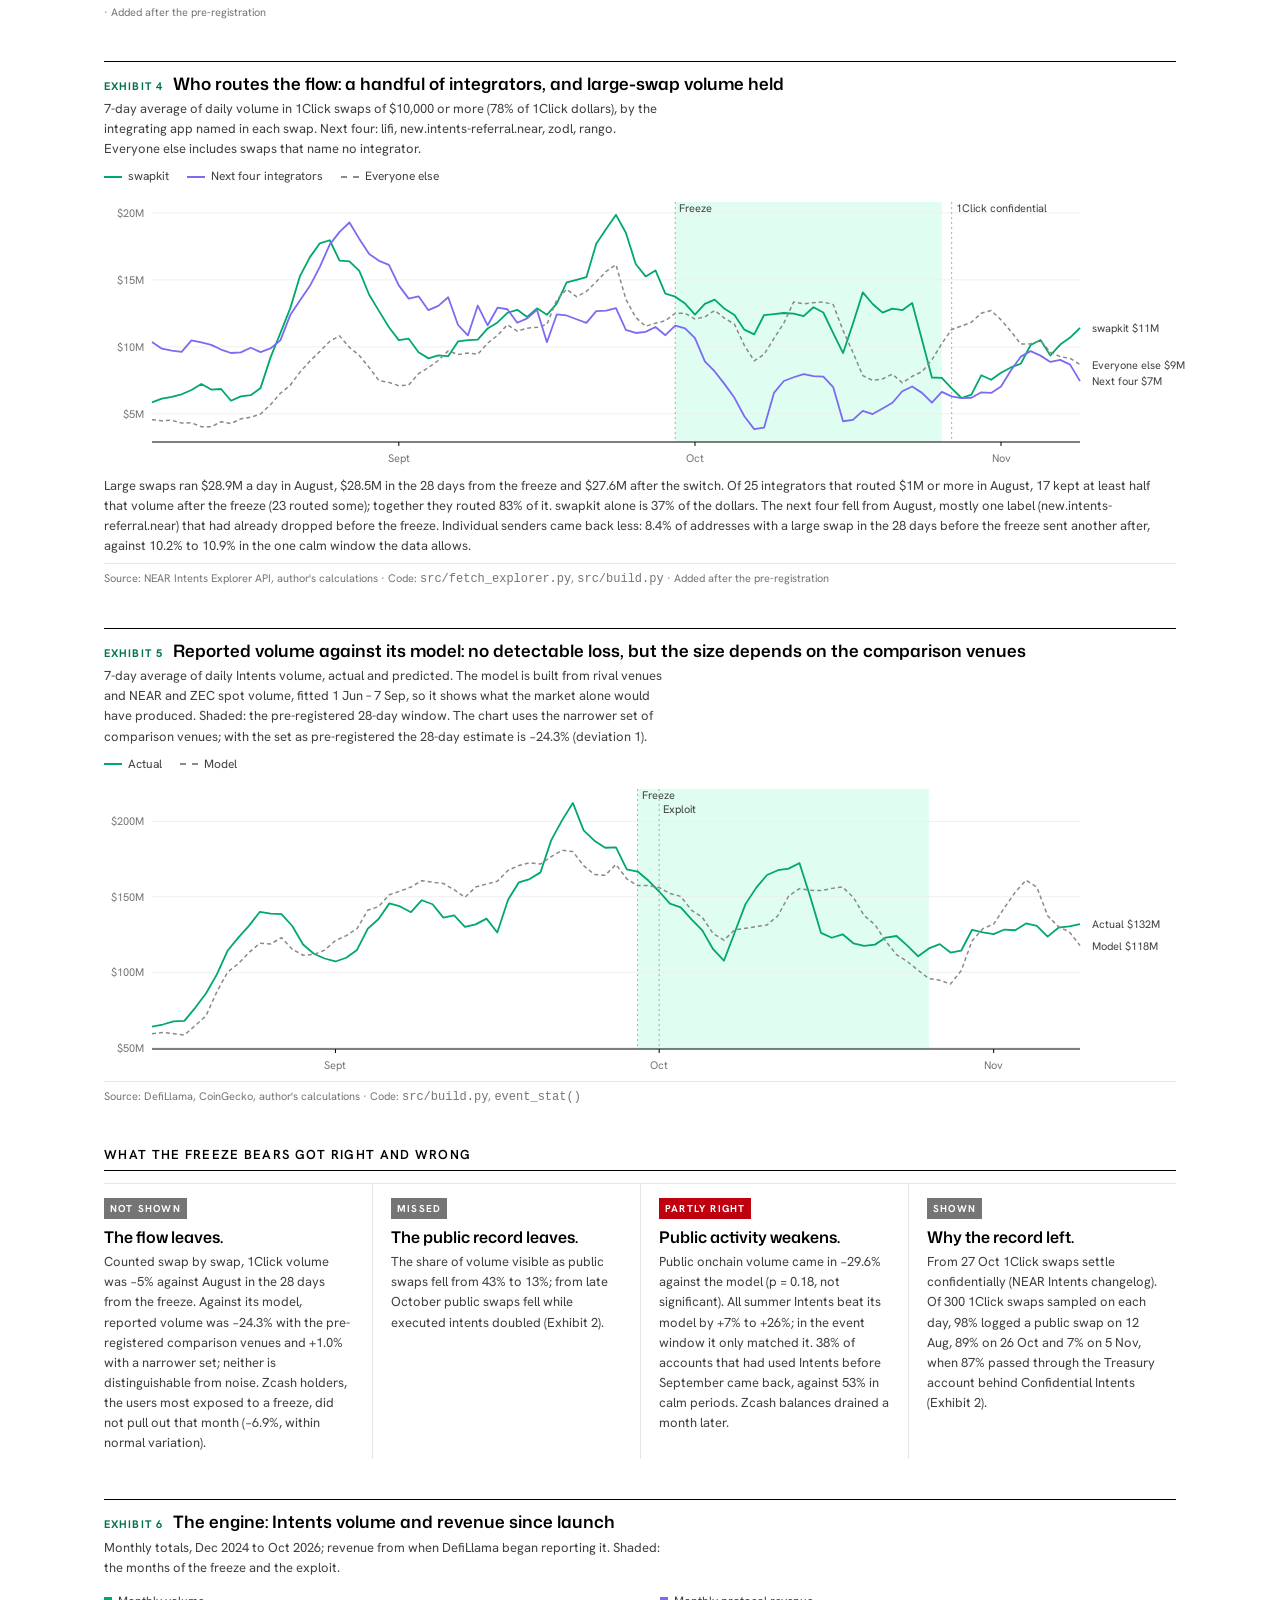
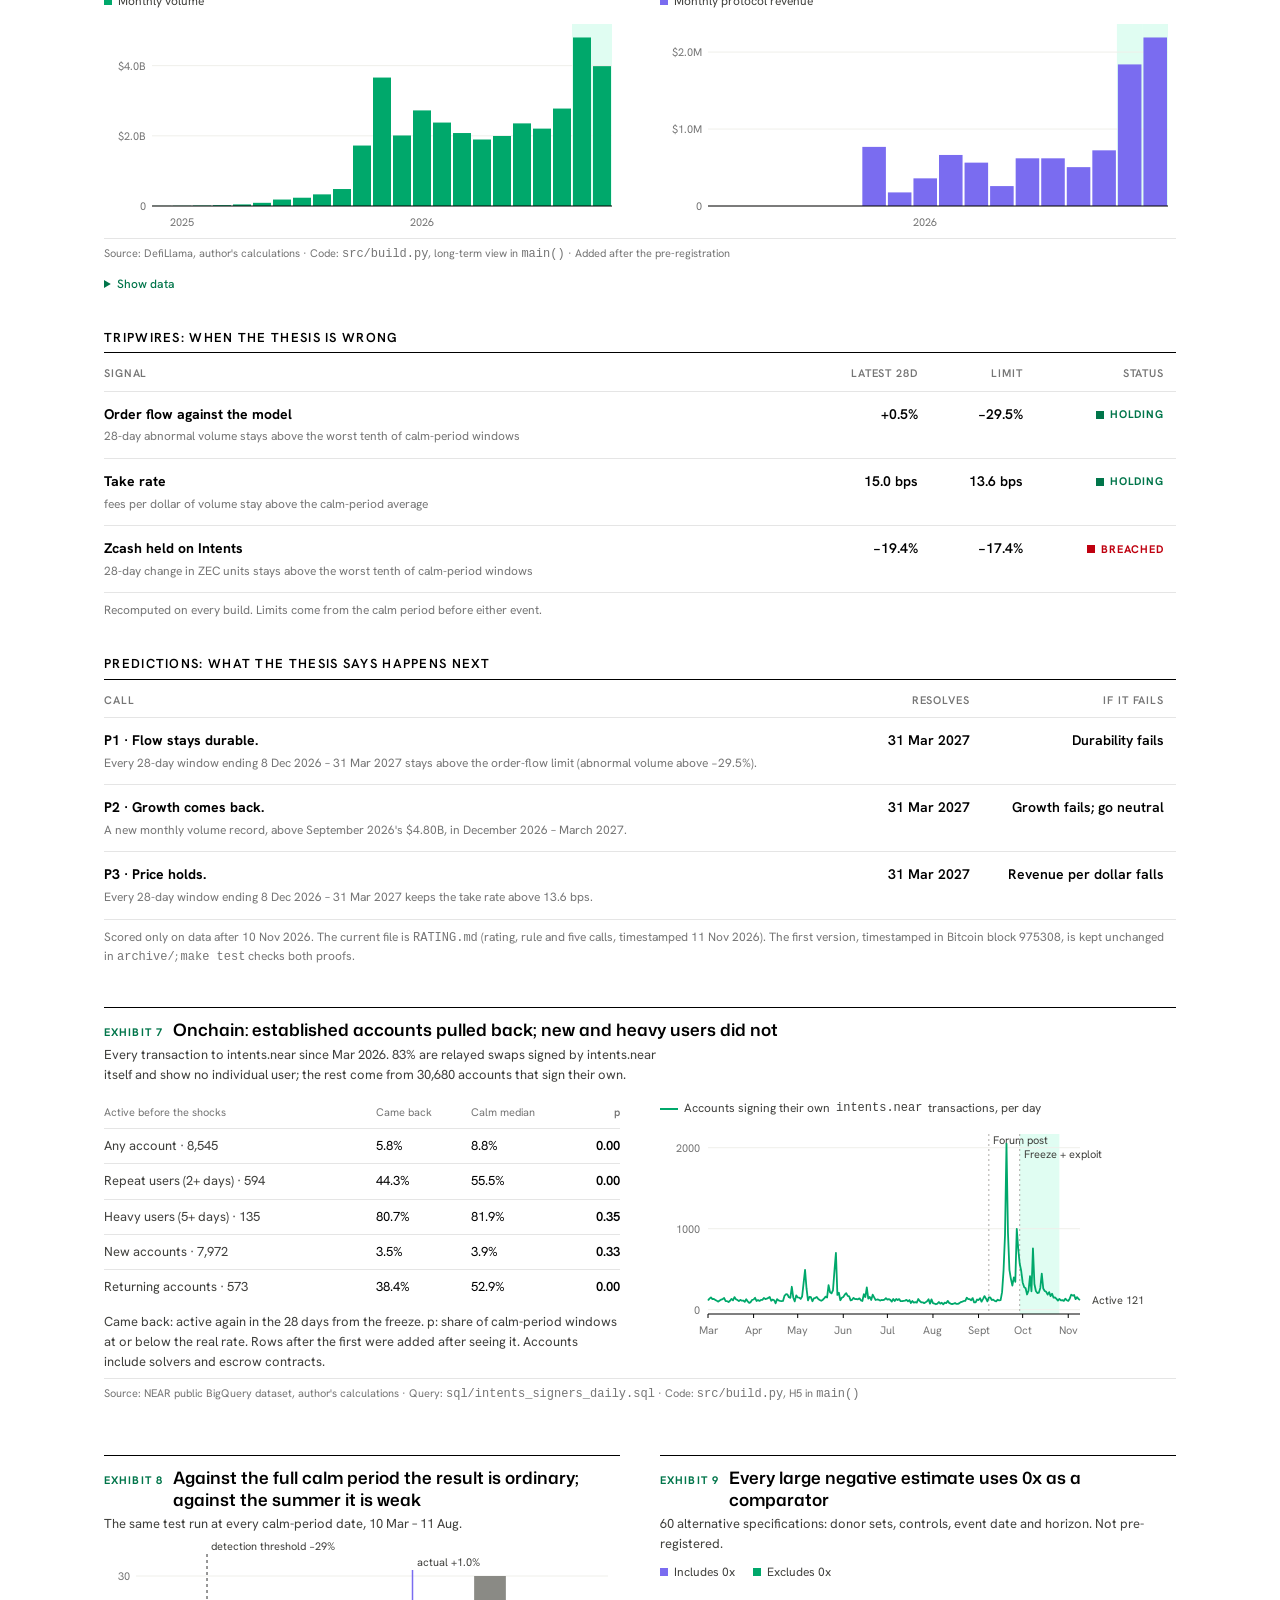
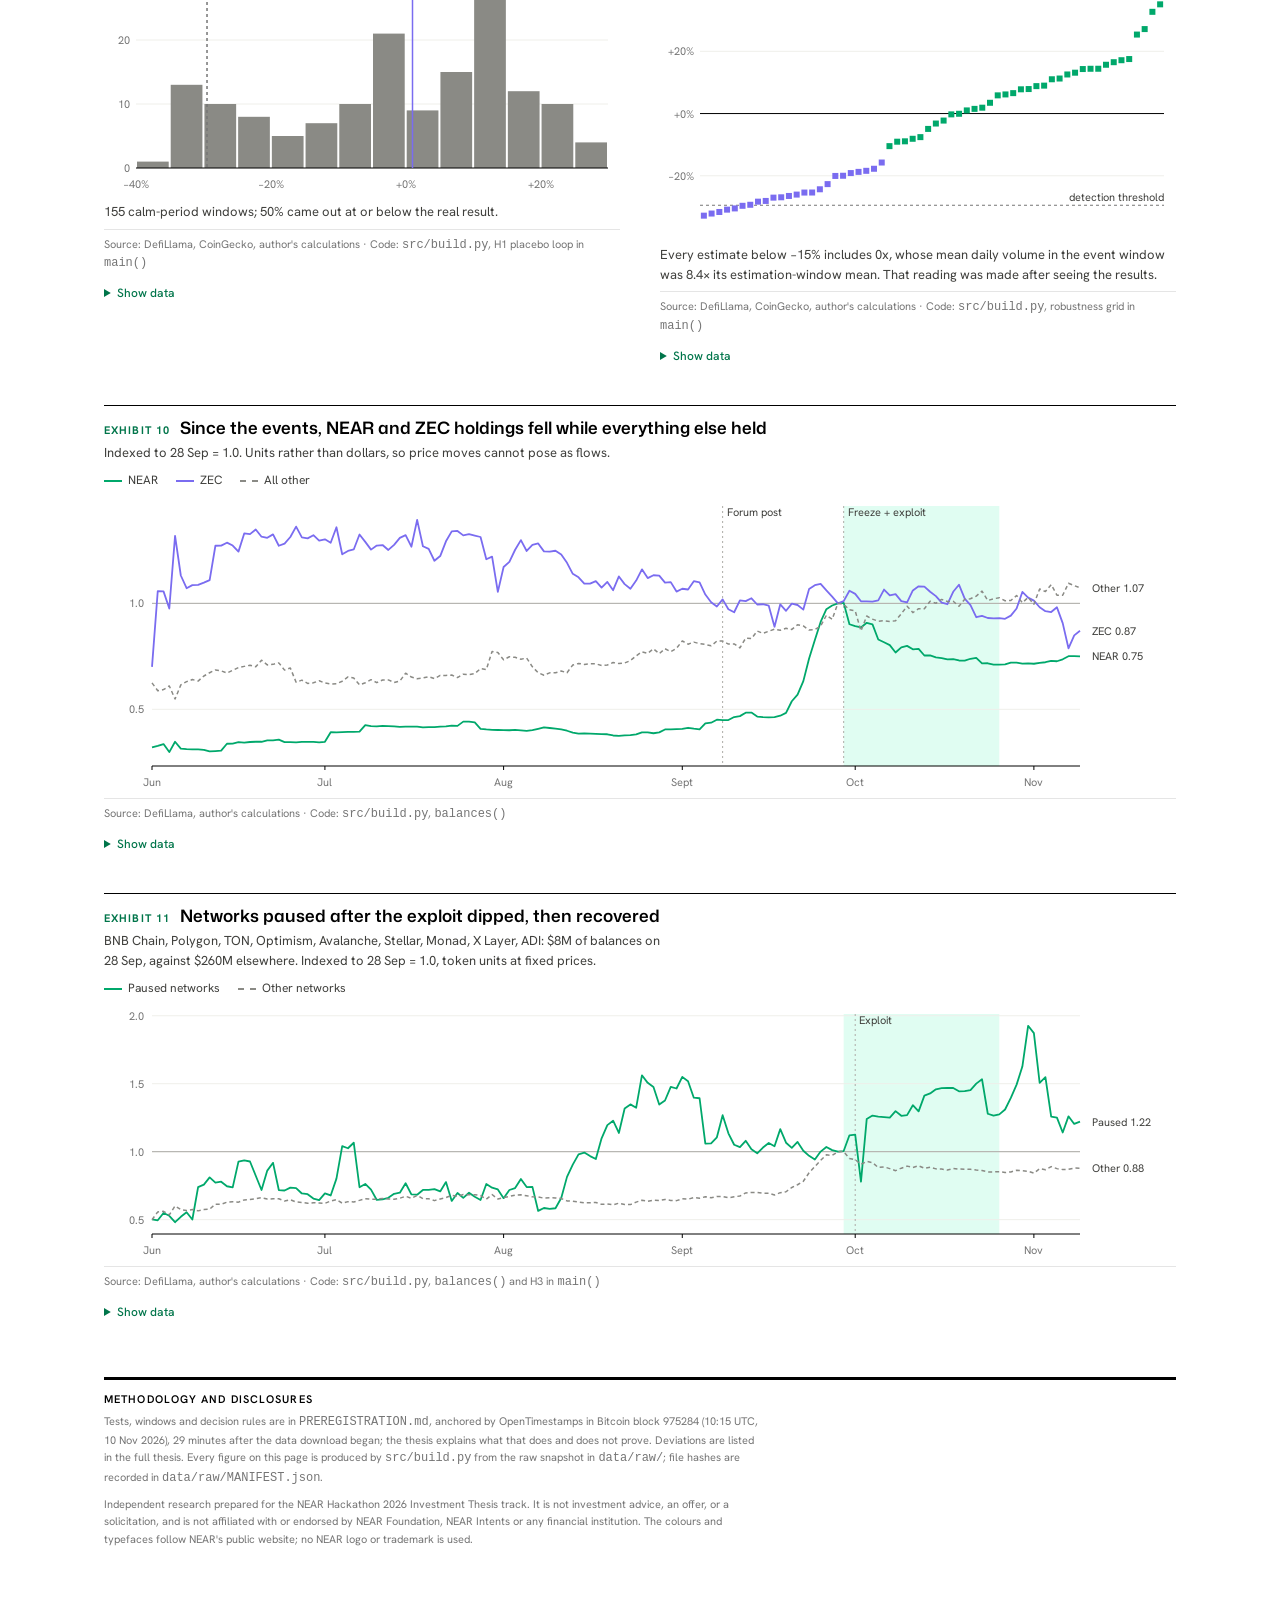
==== commit 3d087928: "Rewrite the thesis for a human reader; Hold rating by rule; aggregate-only Explorer data; wallet con" ====
--- a/docs/index.html
+++ b/docs/index.html
@@ -3,59 +3,85 @@
 <head>
 <meta charset="utf-8">
 <meta name="viewport" content="width=device-width, initial-scale=1">
-<title>NEAR Intents Trust Shocks</title>
-<meta name="description" content="Event study: did the September 2026 SHIELD freeze and the October exploit cost NEAR Intents its order flow?">
+<title>Hold NEAR: a small, unsecured claim on Intents</title>
+<meta name="description" content="Investment thesis on NEAR: Intents came through a freeze and an exploit, but holders have a small, unsecured claim on what it earns, and it is getting harder to check.">
 <link rel="preconnect" href="https://fonts.googleapis.com">
 <link rel="preconnect" href="https://fonts.gstatic.com" crossorigin>
-<link href="https://fonts.googleapis.com/css2?family=Source+Serif+4:opsz,wght@8..60,400;8..60,600;8..60,700&family=Inter:wght@400;500;600;700&display=swap" rel="stylesheet">
+<link href="https://fonts.googleapis.com/css2?family=Mona+Sans:wght@400..800&family=Hanken+Grotesk:wght@400;500;600;700&display=swap" rel="stylesheet">
 <link rel="stylesheet" href="style.css">
 </head>
 <body>
-<div class="band"><div class="in"><span>Digital Assets Research · Event Study</span><span>NEAR Hackathon 2026 · Investment Thesis Track</span></div></div>
+<div class="band"><div class="in"><span>Digital Assets Research · Investment Thesis</span><span>NEAR Hackathon 2026 · Investment Thesis Track</span></div></div>
 <main>
   <p class="kicker"><b>NEAR Protocol (NEAR)</b> · Cross-chain infrastructure · Data to <span id="lastday"></span></p>
-  <h1>After NEAR Intents froze funds, its volume held. Its public record didn't.</h1>
+  <h1 id="h1"></h1>
   <div class="story">
-    <div><b>The bear case</b>A venue that can freeze funds isn't trustless. Users leave the first time it does.</div>
-    <div><b>The test</b>Two freeze stories three weeks apart ($589k held; $50M blocked, $503k frozen), then a $3.8M exploit.</div>
-    <div><b>The result</b>Reported volume held. The share visible onchain fell from three-fifths to under a fifth.</div>
-    <div><b>The catch</b>Onchain, public volume came in <span id="stPub"></span> vs model (not significant). Why the record left is unknown.</div>
-    <div><b>The bet</b>My read: trusted beats trustless. But most flow can no longer be checked onchain. Revenue must grow about <span id="stNeed"></span>.</div>
+    <div><b>Small</b>The three wallets that receive Intents' revenue take in <span id="stCov"></span> of the NEAR that NEAR issues. To cover it all, the inflow would have to grow about <span id="stNeed"></span>.</div>
+    <div><b>Unsecured</b>None of it is paid to holders, staked or burned. A few signers can move it, and no rule in code says what happens to it.</div>
+    <div><b>Harder to check</b>From 27 Oct 1Click swaps settle confidentially. Sampled swaps that left a public record: <span id="stPubA"></span> in August, <span id="stPubB"></span> in November.</div>
+    <div><b>But the business held</b>After a freeze and a $3.8M exploit, 1Click volume counted swap by swap was <span id="stOne"></span> against August, and most large integrators kept routing.</div>
+    <div><b>The rating</b><span id="stRating"></span>. Keep NEAR you own, staked; do not add yet. Buy when the wallets take in <span id="stBuy"></span> NEAR a day for three months.</div>
   </div>
-  <div class="byline"><span><b>Method</b> Pre-registered event study, timestamped with OpenTimestamps</span><span><b>Sources</b> DefiLlama, CoinGecko, NEAR BigQuery</span><span><a href="thesis.html">Read the full thesis →</a></span><span><a href="predictions.html">Predictions to Mar 2027 →</a></span></div>
+  <div class="byline"><span><b>Method</b> Public wallets and swaps counted onchain; a pre-registered event study in the appendix</span><span><b>Sources</b> DefiLlama, CoinGecko, NEAR BigQuery, NEAR Intents Explorer API</span><span><a href="thesis.html">Read the full thesis →</a></span><span><a href="predictions.html">Predictions and rating rule →</a></span></div>
 
   <div class="front">
     <section>
       <div class="hero">
         <div class="big" id="hero"></div>
-        <div class="lab"><b>Share of Intents volume visible as public onchain swaps</b><span id="heroMeta"></span></div>
+        <div class="lab"><b>Share of new NEAR supply that reaches Intents' revenue wallets</b><span id="heroMeta"></span></div>
       </div>
       <h2>Key takeaways</h2>
       <ol class="takeaways" id="takeaways"></ol>
     </section>
     <aside>
       <div class="rating">
-        <div class="pos"><div><div class="k">Position</div><div class="v" id="posLabel"></div></div><div class="q">Exits: a second tripwire breaks, or no new monthly volume record by 31 Mar 2027</div></div>
+        <div class="pos"><div><div class="k">Position</div><div class="v" id="posLabel"></div></div><div class="q" id="posRule"></div></div>
         <table class="kv" id="kv"></table>
       </div>
     </aside>
   </div>
 
   <section class="exhibit">
-    <div class="hd"><span class="no">Exhibit 1</span><h3>Reported volume held; its public record didn't</h3></div>
-    <p class="sub">Share of Intents volume visible as public onchain swaps (7-day). Numerator: the stablecoin side of every <code>token_diff</code> swap logged by <code>intents.near</code> (NEAR BigQuery). Denominator: DefiLlama's total. Right: the same shift with no DefiLlama at all, from the events <code>intents.near</code> logs. Confidential Intents opened to every app on 8 Jul; the contract was upgraded on 2 and 7 Oct.</p>
+    <div class="hd"><span class="no">Exhibit 1</span><h3 id="buyTitle"></h3></div>
+    <p class="sub">NEAR held by the three wallets that receive Intents' captured revenue (front-end fund, 1Click fund, buybacks wallet), daily, from NEAR's BigQuery dataset. DefiLlama defines Intents revenue as the NEAR swept into these wallets.</p>
+    <div class="chart" id="cBuy"></div>
+    <p class="note" id="buyNote"></p>
+    <p class="src">Source: NEAR public BigQuery dataset, DefiLlama adapter source, author's calculations · Query: <code>sql/revenue_wallets_daily.sql</code> · Added after the pre-registration</p>
+  </section>
+
+  <section class="exhibit">
+    <div class="hd"><span class="no">Exhibit 2</span><h3>The public record shrank when 1Click swaps moved to Confidential Intents</h3></div>
+    <p class="sub">Left: share of Intents volume visible as public onchain swaps (7-day): the stablecoin side of every <code>token_diff</code> swap, counted once, logged by <code>intents.near</code> (NEAR BigQuery) over DefiLlama's total. Right, with no DefiLlama at all: receipts a day on <code>intents.near</code> that log a public swap, against those that move funds to or from the Treasury account behind Confidential Intents. NEAR Intents' changelog: "From October 27, 2026, 1Click swaps settle confidentially."</p>
     <div class="legend"><span><i class="key" style="color:var(--s3)"></i>Share visible as public swaps</span></div>
     <div class="two" style="gap:40px">
       <div><div class="chart" id="cPriv"></div></div>
-      <div><div class="legend"><span><i class="key" style="color:var(--s1)"></i>Executed intents</span><span><i class="key" style="color:var(--s3)"></i>Transfers</span><span><i class="key dash" style="color:var(--s2)"></i>Public swaps</span></div><div class="chart" id="cPrivEv"></div></div>
+      <div><div class="legend"><span><i class="key" style="color:var(--s1)"></i>Receipts through the Treasury</span><span><i class="key" style="color:var(--s3)"></i>Public swaps</span></div><div class="chart" id="cConf"></div></div>
     </div>
     <p class="note" id="privNote"></p>
-    <p class="src">Source: NEAR public BigQuery dataset, DefiLlama, author's calculations · Query: <code>sql/intents_stable_volume_daily.sql</code> · Code: <code>src/build.py</code>, privacy in <code>main()</code> · Added after the pre-registration</p>
-  </section>
-
-  <section class="exhibit">
-    <div class="hd"><span class="no">Exhibit 2</span><h3>No collapse: volume kept pace with its model through both shocks</h3></div>
-    <p class="sub">7-day average of daily Intents volume, actual and predicted. The model is built from rival venues and NEAR and ZEC spot volume, fitted 1 Jun – 7 Sep, so it shows what the market alone would have produced. Shaded: the pre-registered 28-day window.</p>
+    <p class="src">Source: NEAR public BigQuery dataset, DefiLlama, NEAR Intents changelog, author's calculations · Queries: <code>sql/intents_stable_volume_daily.sql</code>, <code>sql/intents_confidential_daily.sql</code> · Added after the pre-registration</p>
+  </section>
+
+  <section class="exhibit">
+    <div class="hd"><span class="no">Exhibit 3</span><h3>Swap by swap, 1Click volume did not leave</h3></div>
+    <p class="sub">7-day average of daily volume. 1Click: every successful 1Click swap of $100 or more (about 99% of 1Click dollars), from NEAR Intents' Explorer API, which still sees swaps that settle confidentially. Public swaps: what NEAR's chain shows (BigQuery). DefiLlama: total Intents volume, of which 1Click is a part.</p>
+    <div class="legend"><span><i class="key" style="color:var(--s1)"></i>1Click (Explorer API)</span><span><i class="key" style="color:var(--s3)"></i>Public swaps (BigQuery)</span><span><i class="key dash" style="color:var(--s2)"></i>DefiLlama total</span></div>
+    <div class="chart" id="cOne"></div>
+    <p class="note" id="oneNote"></p>
+    <p class="src">Source: NEAR Intents Explorer API, NEAR public BigQuery dataset, DefiLlama · Code: <code>src/fetch_explorer.py</code> · Queries: <code>sql/intents_swap_trace.sql</code>, <code>sql/intents_stable_volume_daily.sql</code> · Added after the pre-registration</p>
+  </section>
+
+  <section class="exhibit">
+    <div class="hd"><span class="no">Exhibit 4</span><h3>Who routes the flow: a handful of integrators, and large-swap volume held</h3></div>
+    <p class="sub" id="lgSub"></p>
+    <div class="legend"><span><i class="key" style="color:var(--s1)"></i><span id="lgTop"></span></span><span><i class="key" style="color:var(--s3)"></i>Next four integrators</span><span><i class="key dash" style="color:var(--s2)"></i>Everyone else</span></div>
+    <div class="chart" id="cLg"></div>
+    <p class="note" id="lgNote"></p>
+    <p class="src">Source: NEAR Intents Explorer API, author's calculations · Code: <code>src/fetch_explorer.py</code>, <code>src/build.py</code> · Added after the pre-registration</p>
+  </section>
+
+  <section class="exhibit">
+    <div class="hd"><span class="no">Exhibit 5</span><h3>Reported volume against its model: no detectable loss, but the size depends on the comparison venues</h3></div>
+    <p class="sub">7-day average of daily Intents volume, actual and predicted. The model is built from rival venues and NEAR and ZEC spot volume, fitted 1 Jun – 7 Sep, so it shows what the market alone would have produced. Shaded: the pre-registered 28-day window. The chart uses the narrower set of comparison venues; with the set as pre-registered the 28-day estimate is <span id="litStat"></span> (deviation 1).</p>
     <div class="legend"><span><i class="key" style="color:var(--s1)"></i>Actual</span><span><i class="key dash" style="color:var(--s2)"></i>Model</span></div>
     <div class="chart" id="cZoom"></div>
     <p class="src">Source: DefiLlama, CoinGecko, author's calculations · Code: <code>src/build.py</code>, <code>event_stat()</code></p>
@@ -64,15 +90,15 @@
   <section class="bears">
     <h2>What the freeze bears got right and wrong</h2>
     <div class="bgrid">
-      <div><b class="w">Wrong</b><strong>The reported flow leaves.</strong><span id="bWrong"></span></div>
-      <div><b class="n">Missed</b><strong>The public record leaves.</strong>The share of volume visible as public swaps fell from about three-fifths to under a fifth; from late October public swaps fell while executed intents doubled (Exhibit 1).</div>
+      <div><b class="n">Not shown</b><strong>The flow leaves.</strong><span id="bWrong"></span></div>
+      <div><b class="n">Missed</b><strong>The public record leaves.</strong>The share of volume visible as public swaps fell from <span id="bShareA"></span> to <span id="bShareB"></span>; from late October public swaps fell while executed intents doubled (Exhibit 2).</div>
       <div><b class="r">Partly right</b><strong>Public activity weakens.</strong><span id="bRight"></span></div>
-      <div><b class="n">Not shown</b><strong>Why the record left.</strong>Confidential Intents, the October upgrades and a change in how solvers settle all fit; the data does not separate them.</div>
+      <div><b class="n">Shown</b><strong>Why the record left.</strong><span id="bWhy"></span></div>
     </div>
   </section>
 
   <section class="exhibit">
-    <div class="hd"><span class="no">Exhibit 3</span><h3>The engine: Intents volume and revenue since launch</h3></div>
+    <div class="hd"><span class="no">Exhibit 6</span><h3>The engine: Intents volume and revenue since launch</h3></div>
     <p class="sub" id="ltSub"></p>
     <div class="two" style="gap:40px">
       <div><div class="legend"><span><i class="dotkey" style="background:var(--s1)"></i>Monthly volume</span></div><div class="chart" id="cLtVol"></div></div>
@@ -81,6 +107,7 @@
     <p class="src">Source: DefiLlama, author's calculations · Code: <code>src/build.py</code>, long-term view in <code>main()</code> · Added after the pre-registration</p>
     <details><summary>Show data</summary><div class="tbl" id="tLt"></div></details>
   </section>
+
 
   <section class="trip">
     <h2>Tripwires: when the thesis is wrong</h2>
@@ -101,11 +128,11 @@
         <tr><td><b>P3 · Price holds.</b><span class="rule">Every 28-day window ending 8 Dec 2026 – 31 Mar 2027 keeps the take rate above 13.6 bps.</span></td><td class="n">31 Mar 2027</td><td class="n">Revenue per dollar falls</td></tr>
       </tbody>
     </table>
-    <p style="font-size:12px;color:var(--muted);margin:8px 0 0">Scored only on data after 10 Nov 2026. <code>PREDICTIONS.md</code> is timestamped in Bitcoin block 975308; any edit breaks the proof, and <code>make test</code> checks it.</p>
-  </section>
-
-  <section class="exhibit">
-    <div class="hd"><span class="no">Exhibit 4</span><h3>Onchain: established accounts pulled back; new and heavy users did not</h3></div>
+    <p style="font-size:12px;color:var(--muted);margin:8px 0 0">Scored only on data after 10 Nov 2026. The current file is <code>RATING.md</code> (rating, rule and five calls, timestamped 11 Nov 2026). The first version, timestamped in Bitcoin block 975308, is kept unchanged in <code>archive/</code>; <code>make test</code> checks both proofs.</p>
+  </section>
+
+  <section class="exhibit">
+    <div class="hd"><span class="no">Exhibit 7</span><h3>Onchain: established accounts pulled back; new and heavy users did not</h3></div>
     <p class="sub" id="h5Sub"></p>
     <div class="two" style="gap:40px">
       <div><table class="kv" id="h5Tbl" style="margin-top:6px"></table><p class="note" id="h5Note"></p></div>
@@ -116,7 +143,7 @@
 
   <div class="two">
     <section class="exhibit">
-      <div class="hd"><span class="no">Exhibit 5</span><h3>Against the full calm period the result is ordinary; against the summer it is weak</h3></div>
+      <div class="hd"><span class="no">Exhibit 8</span><h3>Against the full calm period the result is ordinary; against the summer it is weak</h3></div>
       <p class="sub">The same test run at every calm-period date, <span id="plcFrom"></span> – <span id="plcTo"></span>.</p>
       <div class="chart" id="cPlc"></div>
       <p class="note" id="plcNote"></p>
@@ -124,7 +151,7 @@
       <details><summary>Show data</summary><div class="tbl" id="tPlc"></div></details>
     </section>
     <section class="exhibit">
-      <div class="hd"><span class="no">Exhibit 6</span><h3>Every large negative estimate uses 0x as a comparator</h3></div>
+      <div class="hd"><span class="no">Exhibit 9</span><h3>Every large negative estimate uses 0x as a comparator</h3></div>
       <p class="sub"><span id="gridN"></span> alternative specifications: donor sets, controls, event date and horizon. Not pre-registered.</p>
       <div class="legend"><span><i class="dotkey" style="background:var(--s3)"></i>Includes 0x</span><span><i class="dotkey" style="background:var(--s1)"></i>Excludes 0x</span></div>
       <div class="chart" id="cGrid"></div>
@@ -135,7 +162,7 @@
   </div>
 
   <section class="exhibit">
-    <div class="hd"><span class="no">Exhibit 7</span><h3>Since the events, NEAR and ZEC holdings fell while everything else held</h3></div>
+    <div class="hd"><span class="no">Exhibit 10</span><h3>Since the events, NEAR and ZEC holdings fell while everything else held</h3></div>
     <p class="sub">Indexed to 28 Sep = 1.0. Units rather than dollars, so price moves cannot pose as flows.</p>
     <div class="legend"><span><i class="key" style="color:var(--s1)"></i>NEAR</span><span><i class="key" style="color:var(--s3)"></i>ZEC</span><span><i class="key dash" style="color:var(--s2)"></i>All other</span></div>
     <div class="chart" id="cBal"></div>
@@ -144,7 +171,7 @@
   </section>
 
   <section class="exhibit">
-    <div class="hd"><span class="no">Exhibit 8</span><h3>Networks paused after the exploit dipped, then recovered</h3></div>
+    <div class="hd"><span class="no">Exhibit 11</span><h3>Networks paused after the exploit dipped, then recovered</h3></div>
     <p class="sub" id="pausedMeta"></p>
     <div class="legend"><span><i class="key" style="color:var(--s1)"></i>Paused networks</span><span><i class="key dash" style="color:var(--s2)"></i>Other networks</span></div>
     <div class="chart" id="cPaused"></div>
@@ -155,7 +182,7 @@
   <footer class="disc">
     <h2>Methodology and disclosures</h2>
     <p>Tests, windows and decision rules are in <code>PREREGISTRATION.md</code>, anchored by OpenTimestamps in Bitcoin block 975284 (10:15 UTC, 10 Nov 2026), 29 minutes after the data download began; the thesis explains what that does and does not prove. Deviations are listed in the full thesis. Every figure on this page is produced by <code>src/build.py</code> from the raw snapshot in <code>data/raw/</code>; file hashes are recorded in <code>data/raw/MANIFEST.json</code>.</p>
-    <p>Independent research prepared for the NEAR Hackathon 2026 Investment Thesis track. It is not investment advice, an offer, or a solicitation, and is not affiliated with any financial institution.</p>
+    <p>Independent research prepared for the NEAR Hackathon 2026 Investment Thesis track. It is not investment advice, an offer, or a solicitation, and is not affiliated with or endorsed by NEAR Foundation, NEAR Intents or any financial institution. The colours and typefaces follow NEAR's public website; no NEAR logo or trademark is used.</p>
   </footer>
 </main>
 <script src="data.js"></script>
@@ -177,10 +204,14 @@
 const H1 = R.H1, S = R.stake, W0 = R.windows;
 const last = R.daily[R.daily.length - 1];
 text("lastday", fmtDate(R.last_day) + " " + R.last_day.slice(0, 4));
-text("hero", `${(100 * R.privacy.windows.after_ga).toFixed(0)}% → ${(100 * R.privacy.windows.after).toFixed(0)}%`);
-text("heroMeta", `Summer to November, from NEAR BigQuery. Meanwhile reported total volume came in ${pct(H1.stat_pct)} against its model (p = ${H1.p_placebo_time.toFixed(2)}; detection threshold ${pct(H1.mde_pct)}).`);
-text("stPub", pct(R.privacy.h1_public_pct));
+text("hero", `${(100 * R.buyback.coverage_28d).toFixed(0)}%`);
+text("heroMeta", `Measured onchain over the last 28 days. Nothing is paid out, staked or burned. Meanwhile the share of Intents volume visible as public swaps went from ${(100 * R.privacy.windows.after_ga).toFixed(0)}% to ${(100 * R.privacy.windows.after).toFixed(0)}%, and 1Click volume counted swap by swap was ${pct(R.confidential.oneclick_event_vs_august, 0)} against August after the freeze.`);
+const CF = R.confidential, TA = CF.trace["2026-08-12"], TB = CF.trace["2026-11-05"], sh = v => (100 * v).toFixed(0) + "%";
+text("stOne", pct(CF.oneclick_after_vs_august, 0)); text("stPubA", sh(TA.public)); text("stPubB", sh(TB.public));
+text("bWhy", `From 27 Oct 1Click swaps settle confidentially (NEAR Intents changelog). Of ${TA.n} 1Click swaps sampled on each day, ${sh(TA.public)} logged a public swap on 12 Aug, ${sh(CF.trace["2026-10-26"].public)} on 26 Oct and ${sh(TB.public)} on 5 Nov, when ${sh(TB.treasury)} passed through the Treasury account behind Confidential Intents (Exhibit 2).`);
+text("oneNote", `1Click volume averaged ${usd(CF.windows.august.oneclick_usd)} a day in August, ${usd(CF.windows.before.oneclick_usd)} from the forum post to the switch and ${usd(CF.windows.after.oneclick_usd)} after it, while public swap volume went from ${usd(CF.windows.august.public_usd)} to ${usd(CF.windows.after.public_usd)}. Every sampled swap is still executed on intents.near; what left the public chain is the swap event.`);
 text("posLabel", R.position.label);
+text("stRating", R.position.label);
 text("gridN", R.grid.n);
 text("gridNote", `Every estimate below −15% includes 0x, whose mean daily volume in the event window was ${R.grid.zero_x_growth.toFixed(1)}× its estimation-window mean. That reading was made after seeing the results.`);
 text("plcFrom", fmtDate(H1.placebo_from)); text("plcTo", fmtDate(H1.placebo_to));
@@ -188,18 +219,32 @@
 const broken = R.tripwires.filter(t => t.status !== "holding").map(t => t.name);
 const LT = R.long_term;
 const mon = m => new Date(m + "-01T00:00:00Z").toLocaleDateString("en-GB", { month: "short", year: "numeric", timeZone: "UTC" });
-text("stNeed", LT.growth_needed.toFixed(1) + "×");
+text("posRule", `Rule on public wallets (RATING.md). Buy when the wallet inflow averages ${Math.round(R.rating.need_per_day).toLocaleString()} NEAR a day over three months, a quarter of today's issuance: now ${Math.round(R.buyback.last3_per_day).toLocaleString()}. Avoid if a second tripwire breaks or the wallets shrink.`);
+const BB = R.buyback;
+text("stNeed", BB.growth_needed.toFixed(1) + "×");
+text("litStat", pct(R.H1.literal.stat_pct));
+text("bShareA", (100 * R.privacy.windows.after_ga).toFixed(0) + "%");
+text("bShareB", (100 * R.privacy.windows.after).toFixed(0) + "%");
+text("stCov", (100 * BB.coverage_28d).toFixed(0) + "%");
+text("h1", "Hold NEAR. Intents came through its worst month, but holders have a small, unsecured claim on what it earns.");
+text("stBuy", Math.round(R.rating.need_per_day).toLocaleString());
+text("buyTitle", `What reaches NEAR: the revenue wallets gain ${(100 * BB.coverage_28d).toFixed(0)}% of issuance, and none of it is paid out`);
+text("buyNote", `The wallets held ${(BB.held / 1e6).toFixed(2)}M NEAR on ${BB.as_of}, none staked. Over the last 28 days they gained ${Math.round(BB.in_28d_per_day).toLocaleString()} NEAR a day against ${Math.round(BB.issued_per_day).toLocaleString()} issued: ${(100 * BB.coverage_28d).toFixed(0)}% (the gain matches DefiLlama's revenue to ${(100 * BB.wallets_vs_defillama).toFixed(0)}%). ${(100 * BB.front_end_share_28d).toFixed(0)}% of the gain went to the front-end fund; without it coverage is ${(100 * BB.coverage_28d_core).toFixed(0)}%. Nothing is paid out or burned. By month the inflow has run from ${(100 * R.rating.month_min).toFixed(0)}% to ${(100 * R.rating.month_max).toFixed(0)}% of issuance with no steady rise. The wallets are moved by ${R.control.multisig.needed} of ${R.control.multisig.keys} keys, ${R.control.oneclick.needed} of ${R.control.oneclick.members} and ${R.control.front_end.needed} of ${R.control.front_end.members} members. HSP-029 lowers maximum issuance from ${(100 * R.hsp029.rate_from).toFixed(1)}% to ${(100 * R.hsp029.rate_to).toFixed(1)}% over ${R.hsp029.months} months; at that target the same inflow is ${(100 * R.hsp029.coverage_28d_at_target).toFixed(0)}% of issuance. The balance fell on ${BB.outflow_days} of ${BB.days} days.`);
 text("ltSub", `Monthly totals, ${mon(LT.first_month)} to ${mon(LT.last_month)}; revenue from when DefiLlama began reporting it. Shaded: the months of the freeze and the exploit.`);
 const EW = R.privacy.events.windows;
-text("privNote", `Public swaps fell from ${Math.round(EW.before.token_diff / 1000)}k a day in August to ${Math.round(EW.between.token_diff / 1000)}k after the first freeze story and ${Math.round(EW.after.token_diff / 1000)}k from late October, while executed intents went from ${Math.round(EW.before.intents_executed / 1000)}k to ${Math.round(EW.after.intents_executed / 1000)}k and deposits dipped ${Math.abs(100 * R.privacy.events.deposit_change_pct).toFixed(0)}%. The July launch moved the visible share ${pct(R.privacy.chg.ga.pct)}, an ordinary change. Where the swaps went is not identified.`);
+text("privNote", `Public swaps fell from ${Math.round(EW.before.token_diff / 1000)}k a day in August to ${Math.round(EW.between.token_diff / 1000)}k after the first freeze story and ${Math.round(EW.after.token_diff / 1000)}k from late October, while executed intents went from ${Math.round(EW.before.intents_executed / 1000)}k to ${Math.round(EW.after.intents_executed / 1000)}k and deposits were ${Math.abs(100 * R.privacy.events.deposit_change_pct).toFixed(0)}% lower. Public swap receipts went from ${Math.round(CF.windows.before.public_swaps / 1000)}k a day before 27 Oct to ${Math.round(CF.windows.after.public_swaps / 1000)}k after it, while Treasury flows went from ${Math.round(CF.windows.before.treasury / 1000)}k to ${Math.round(CF.windows.after.treasury / 1000)}k. Neither October upgrade moved them.`);
+const LG = R.large, LW = LG.windows, m1 = v => "$" + (v / 1e6).toFixed(1) + "M";
+text("lgTop", LG.top1);
+text("lgSub", `7-day average of daily volume in 1Click swaps of $10,000 or more (${(100 * LW.event.share_of_oneclick).toFixed(0)}% of 1Click dollars), by the integrating app named in each swap. Next four: ${LG.next4.join(", ")}. Everyone else includes swaps that name no integrator.`);
+text("lgNote", `Large swaps ran ${m1(LW.august.usd_per_day)} a day in August, ${m1(LW.event.usd_per_day)} in the 28 days from the freeze and ${m1(LW.after.usd_per_day)} after the switch. Of ${LG.august_big} integrators that routed $1M or more in August, ${LW.event.august_big_kept_half} kept at least half that volume after the freeze (${LW.event.august_big_still_routing} routed some); together they routed ${(100 * LW.event.august_big_usd_ratio).toFixed(0)}% of it. ${LG.top1} alone is ${(100 * LW.after.top1_share).toFixed(0)}% of the dollars. The next four fell from August, mostly one label (new.intents-referral.near) that had already dropped before the freeze. Individual senders came back less: ${(100 * LG.senders["1"].rate).toFixed(1)}% of addresses with a large swap in the 28 days before the freeze sent another after, against ${(100 * LG.senders["1"].calm_min).toFixed(1)}% to ${(100 * LG.senders["1"].calm_max).toFixed(1)}% in the one calm window the data allows.`);
 const takeaways = [
-  ["The public record left.", `The share of volume visible as public swaps went from ${(100 * R.privacy.windows.after_ga).toFixed(0)}% in the summer to ${(100 * R.privacy.windows.after).toFixed(0)}% by November. From late October public swaps fell while executed intents doubled; why is not identified.`],
+  ["What reaches NEAR is small, and holders' claim on it is unsecured.", `The revenue wallets hold ${(BB.held / 1e6).toFixed(1)}M NEAR and gain ${(100 * BB.coverage_28d).toFixed(0)}% of what NEAR issues (${(LT.supply_growth_yr / 1e6).toFixed(1)}M a year), measured onchain. Covering all of it takes about ${BB.growth_needed.toFixed(1)}× more. None of it is paid out, staked or burned. ${R.control.multisig.needed} of ${R.control.multisig.keys}, ${R.control.oneclick.needed} of ${R.control.oneclick.members} and ${R.control.front_end.needed} of ${R.control.front_end.members} signers can move it; in the front-end fund ${R.control.front_end.policy_needed} vote can change the fund's own rules.`],
+  ["The swaps moved to Confidential Intents.", `The share of volume visible as public swaps went from ${(100 * R.privacy.windows.after_ga).toFixed(0)}% in the summer to ${(100 * R.privacy.windows.after).toFixed(0)}% by November. From 27 Oct 1Click swaps settle confidentially: sampled swaps logging a public swap went from ${sh(TA.public)} to ${sh(TB.public)}, while 1Click volume counted through the Explorer was ${pct(CF.oneclick_after_vs_august, 0)} vs August.`],
   ["The engine is uneven.", `${mon(LT.last_month)} volume was ${usd(LT.last_month_volume)}: ${LT.volume_yoy.toFixed(1)}× a year earlier, when Intents was still ramping, but only ${LT.last_vs_first_peak.toFixed(2)}× its ${mon(LT.first_peak_month)} peak.`],
-  ["Reported volume held; public volume weakened.", `DefiLlama's total: ${pct(H1.stat_pct)} against the model (pre-registered verdict: ${H1.prereg_outcome}). Public onchain volume: ${pct(R.privacy.h1_public_pct)} (p = ${R.privacy.h1_public_p.toFixed(2)}, not significant).`],
+  ["No detectable loss; the size is unknown.", `DefiLlama's total against its model: ${pct(H1.literal.stat_pct)} with the pre-registered comparison venues (p = ${H1.literal.p_placebo_time.toFixed(2)}), ${pct(H1.stat_pct)} with a narrower set (p = ${H1.p_placebo_time.toFixed(2)}). Pre-registered verdict under both: ${H1.prereg_outcome}. Public onchain volume: ${pct(R.privacy.h1_public_pct)} (p = ${R.privacy.h1_public_p.toFixed(2)}, not significant).`],
   ["But the momentum stopped.", `All summer Intents beat its model by ${pct(R.onchain_check.volume.placebo_min_pct, 0)} to ${pct(R.onchain_check.volume.placebo_max_pct, 0)}; in the event window it only matched it. Onchain relayed transactions show the same.`],
   ["No price cuts.", `Take rate ${W0.between.take_rate_bps.toFixed(1)} bps in the three weeks before the shocks, ${W0.event.take_rate_bps.toFixed(1)} bps during them.`],
-  ["The growth target.", `At most ${(100 * LT.buyback_coverage).toFixed(0)}% of new NEAR supply (${(LT.supply_growth_yr / 1e6).toFixed(1)}M a year) could be bought back with today's revenue. Covering all of it takes about ${LT.growth_needed.toFixed(1)}× more (${LT.growth_needed_calm_price.toFixed(0)}× to ${LT.growth_needed_calm_capture.toFixed(0)}× under calm-period price or fee share).`],
-  ["Established accounts pulled back.", `Onchain, ${(100 * R.H5.cohorts.returning.rate).toFixed(0)}% of accounts seen before September came back after the shocks, against ${(100 * R.H5.cohorts.returning.placebo_p50).toFixed(0)}% in calm periods. New and heavy users came back as usual.`],
+  ["Most integrators kept routing; individuals came back less.", `${LW.event.august_big_kept_half} of the ${LG.august_big} integrators routing $1M or more of large 1Click swaps in August kept at least half that volume after the freeze; ${LG.top1} alone is ${(100 * LW.after.top1_share).toFixed(0)}% of the dollars. Onchain, ${(100 * R.H5.cohorts.returning.rate).toFixed(0)}% of self-custody accounts seen before September came back, against ${(100 * R.H5.cohorts.returning.placebo_p50).toFixed(0)}% in calm periods.`],
   [broken.length ? "Tripwire broken." : "All tripwires holding.", broken.length ? `${broken.join(", ")}: ${pct(R.tripwires.find(t => t.status !== "holding").value)} over 28 days, past its ${pct(R.tripwires.find(t => t.status !== "holding").limit)} limit.` : "Order flow, take rate and Zcash balances are all inside their calm-period limits."],
 ];
 for (const [b, p] of takeaways) { const li = h("li"); li.append(h("b", null, b), h("p", null, p)); $("takeaways").appendChild(li); }
@@ -213,7 +258,8 @@
   ["Market cap / revenue", S.mcap_to_revenue.toFixed(0) + "×"],
   ["Take rate, event window", W0.event.take_rate_bps.toFixed(1) + " bps"],
   ["Tripwires holding", `${R.tripwires.length - broken.length} of ${R.tripwires.length}`],
-  ["Buybacks vs new supply", `≤ ${(100 * LT.buyback_coverage).toFixed(0)}%`],
+  ["NEAR in revenue wallets", (BB.held / 1e6).toFixed(2) + "M"],
+  ["Wallet inflow vs new supply", (100 * BB.coverage_28d).toFixed(0) + "%"],
   ["Plan timestamped", "BTC block 975284"],
 ];
 for (const [k, v] of kv) { const tr = $("kv").insertRow(); tr.insertCell().textContent = k; tr.insertCell().textContent = v; }
@@ -285,7 +331,7 @@
     const x = X(Date.parse(e.d));
     row = x - lastX < 100 ? row + 1 : 0; lastX = x;
     el("line", { x1: x, x2: x, y1: m.t, y2: H - m.b, stroke: css("--axis"), "stroke-dasharray": "2 3" }, svg);
-    el("text", { x: x + 4, y: m.t + 10 + 14 * row, class: "lbl" }, svg).textContent = e.label;
+    el("text", { x: e.side === "left" ? x - 4 : x + 4, y: m.t + 10 + 14 * row, class: "lbl", "text-anchor": e.side === "left" ? "end" : "start" }, svg).textContent = e.label;
   }
   const ends = [];
   for (const s of series) {
@@ -402,7 +448,7 @@
   el("line", { x1: m.l, x2: W - m.r, y1: Y(0), y2: Y(0), stroke: css("--ink") }, svg);
 }
 
-text("bWrong", `Volume came in ${pct(H1.stat_pct)} against the model over 28 days. Zcash holders, the users most exposed to a freeze, did not pull out that month (${pct(R.H4.after_T_28d.zec_pct)}, within normal variation).`);
+text("bWrong", `Counted swap by swap, 1Click volume was ${pct(CF.oneclick_event_vs_august, 0)} against August in the 28 days from the freeze. Against its model, reported volume was ${pct(H1.literal.stat_pct)} with the pre-registered comparison venues and ${pct(H1.stat_pct)} with a narrower set; neither is distinguishable from noise. Zcash holders, the users most exposed to a freeze, did not pull out that month (${pct(R.H4.after_T_28d.zec_pct)}, within normal variation).`);
 text("bRight", `Public onchain volume came in ${pct(R.privacy.h1_public_pct)} against the model (p = ${R.privacy.h1_public_p.toFixed(2)}, not significant). All summer Intents beat its model by ${pct(R.onchain_check.volume.placebo_min_pct, 0)} to ${pct(R.onchain_check.volume.placebo_max_pct, 0)}; in the event window it only matched it. ${(100 * R.H5.cohorts.returning.rate).toFixed(0)}% of accounts that had used Intents before September came back, against ${(100 * R.H5.cohorts.returning.placebo_p50).toFixed(0)}% in calm periods. Zcash balances drained a month later.`);
 const zoomRows = (() => {
   const s = H1.series, out = [];
@@ -414,13 +460,20 @@
   lineChart("cPriv", R.privacy.daily.filter(r => r.d >= "2026-05-01"), [{ key: "share", label: "Public", color: "--s3" }],
     { yFmt: v => (100 * v).toFixed(0) + "%", tickFmt: v => (100 * v).toFixed(0) + "%", shade, height: 280,
       events: [{ d: R.privacy.ga_date, label: "Confidential GA" }, { d: R.events.E0, label: "Forum post" }, { d: R.events.T, label: "Freeze" }] });
-  lineChart("cPrivEv", R.privacy.events.daily, [{ key: "executed", label: "Executed", color: "--s1" }, { key: "transfers", label: "Transfers", color: "--s3" }, { key: "swaps", label: "Public swaps", color: "--s2", dash: true }],
+  lineChart("cConf", CF.daily.filter(r => r.d >= "2026-07-01"), [{ key: "treasury", label: "Treasury", color: "--s1" }, { key: "public", label: "Public swaps", color: "--s3" }],
     { yFmt: v => (v / 1000).toFixed(0) + "k", tickFmt: v => (v / 1000).toFixed(0) + "k", shade, height: 280,
-      events: [{ d: R.events.E0, label: "Forum" }, { d: R.events.T, label: "Freeze" }, ...R.privacy.events.deploys.map(d => ({ d, label: "Upgrade" }))] });
+      events: [{ d: R.events.T, label: "Freeze" }, ...R.privacy.events.deploys.map(d => ({ d, label: "Upgrade" })), { d: CF.switch_date, label: "1Click confidential", side: "left" }] });
+  lineChart("cLg", LG.daily, [{ key: "top1", label: LG.top1, color: "--s1" }, { key: "next4", label: "Next four", color: "--s3" }, { key: "rest", label: "Everyone else", color: "--s2", dash: true }],
+    { yFmt: usdM, tickFmt: v => v === 0 ? "0" : "$" + (v / 1e6).toFixed(0) + "M", shade, events: [{ d: R.events.T, label: "Freeze" }, { d: CF.switch_date, label: "1Click confidential" }], height: 280 });
+  lineChart("cOne", CF.volume_daily, [{ key: "oneclick", label: "1Click", color: "--s1" }, { key: "public", label: "Public", color: "--s3" }, { key: "defillama", label: "DefiLlama", color: "--s2", dash: true }],
+    { yFmt: usdM, tickFmt: v => v === 0 ? "0" : "$" + (v / 1e6).toFixed(0) + "M", shade, height: 300,
+      events: [{ d: R.events.T, label: "Freeze" }, { d: CF.switch_date, label: "1Click confidential" }] });
   lineChart("cZoom", zoomRows, [{ key: "actual", label: "Actual", color: "--s1" }, { key: "predicted", label: "Model", color: "--s2", dash: true }],
     { yFmt: usdM, tickFmt: v => v === 0 ? "0" : "$" + (v / 1e6).toFixed(0) + "M", shade, events: [{ d: R.events.T, label: "Freeze" }, { d: R.events.E2, label: "Exploit" }], height: 300 });
   lineChart("cH5", R.H5.daily.map(r => ({ d: r.d, active: r.active })), [{ key: "active", label: "Active", color: "--s1" }],
     { yFmt: v => v.toFixed(0), tickFmt: v => v.toFixed(0), shade, events: ev, height: 220 });
+  lineChart("cBuy", BB.daily, [{ key: "held", label: "Held", color: "--s1" }],
+    { yFmt: v => (v / 1e6).toFixed(2) + "M", tickFmt: v => v === 0 ? "0" : (v / 1e6).toFixed(0) + "M", events: [{ d: "2026-02-23", label: "Buyback begins" }, { d: R.events.T, label: "Freeze" }], height: 240 });
   barChart("cLtVol", LT.monthly, "volume", "--s1", v => v === 0 ? "0" : "$" + (v / 1e9).toFixed(1) + "B");
   barChart("cLtRev", LT.monthly, "revenue", "--s3", v => v === 0 ? "0" : "$" + (v / 1e6).toFixed(1) + "M");
   lineChart("cBal", balRows, [{ key: "near", label: "NEAR", color: "--s1" }, { key: "zec", label: "ZEC", color: "--s3" }, { key: "rest", label: "Other", color: "--s2", dash: true }],
--- a/docs/style.css
+++ b/docs/style.css
@@ -1,45 +1,48 @@
+/* Palette and type follow NEAR's site (near.org CSS tokens): black on white, off-white panels, NEAR green #00ec97 as accent.
+   Headlines: Mona Sans (as near.org). Body: Hanken Grotesk, a free stand-in for near.org's FK Grotesk.
+   Chart series validated with the dataviz palette checks (light surface): green #00a86b, lavender #7a6cf0; references grey. */
 :root {
   color-scheme: light;
-  --page: #ffffff; --band: #0b2341; --band-ink: #ffffff; --band-2: #9fb3cc;
-  --ink: #111418; --ink-2: #3d4652; --muted: #6b7480;
-  --rule: #0b2341; --hair: #d5dae1; --grid: #e7eaee; --axis: #9aa3ad; --panel: #f3f5f8;
-  --s1: #0b2341; --s2: #8a9bb0; --s3: #b38a4b; --shade: rgba(11,35,65,0.06);
-  --good: #1f6b3a; --critical: #a3162b;
-  --serif: "Source Serif 4", Georgia, "Times New Roman", serif;
-  --sans: Inter, "Helvetica Neue", Arial, sans-serif;
+  --page: #ffffff; --band: #000000; --band-ink: #ffffff; --band-2: #acaba6; --brand: #00ec97;
+  --ink: #000000; --ink-2: #3f3f3c; --muted: #757575; --accent-ink: #00754a;
+  --rule: #000000; --hair: #e5e5e5; --grid: #efefea; --axis: #acaba6; --panel: #f2f1e9;
+  --s1: #00a86b; --s2: #8a8a85; --s3: #7a6cf0; --shade: rgba(0,236,151,0.12);
+  --good: #00754a; --critical: #bf000f;
+  --serif: "Mona Sans", "Hanken Grotesk", Arial, sans-serif;
+  --sans: "Hanken Grotesk", "Helvetica Neue", Arial, sans-serif;
 }
 * { box-sizing: border-box; }
 body { margin: 0; background: var(--page); color: var(--ink); font: 14px/1.55 var(--sans); -webkit-font-smoothing: antialiased; }
-a { color: var(--s1); text-underline-offset: 2px; }
+a { color: var(--accent-ink); text-underline-offset: 2px; }
 code { font-size: 12px; }
 
 /* masthead */
-.band { background: var(--band); color: var(--band-ink); }
+.band { background: var(--band); color: var(--band-ink); border-bottom: 4px solid var(--brand); }
 .band .in { max-width: 1120px; margin: 0 auto; padding: 10px 24px; display: flex; justify-content: space-between; gap: 16px; flex-wrap: wrap;
             font-size: 11px; letter-spacing: .12em; text-transform: uppercase; font-weight: 600; }
 .band .in span:last-child { color: var(--band-2); font-weight: 500; }
 main { max-width: 1120px; margin: 0 auto; padding: 0 24px 64px; }
 
 .kicker { margin: 28px 0 10px; font-size: 11px; letter-spacing: .12em; text-transform: uppercase; color: var(--muted); font-weight: 600; }
-.kicker b { color: var(--s1); }
-h1 { font: 700 34px/1.18 var(--serif); margin: 0 0 12px; letter-spacing: -.01em; max-width: 34ch; }
+.kicker b { color: var(--ink); }
+h1 { font: 650 36px/1.14 var(--serif); margin: 0 0 12px; letter-spacing: -.02em; max-width: 34ch; }
 .deck { font: 400 18px/1.5 var(--serif); color: var(--ink-2); margin: 0 0 20px; max-width: 62ch; }
 .byline { display: flex; gap: 24px; flex-wrap: wrap; font-size: 12px; color: var(--muted); padding: 10px 0; border-top: 3px solid var(--rule); border-bottom: 1px solid var(--hair); }
 .byline b { color: var(--ink); font-weight: 600; }
 
 /* front page: summary + sidebar */
 .front { display: grid; grid-template-columns: minmax(0, 1fr) 320px; gap: 40px; margin-top: 28px; }
-h2 { font: 600 13px/1.3 var(--sans); letter-spacing: .1em; text-transform: uppercase; color: var(--s1); margin: 0 0 12px; padding-bottom: 6px; border-bottom: 1px solid var(--rule); }
+h2 { font: 600 13px/1.3 var(--sans); letter-spacing: .1em; text-transform: uppercase; color: var(--ink); margin: 0 0 12px; padding-bottom: 6px; border-bottom: 1px solid var(--rule); }
 .takeaways { margin: 0; padding: 0; list-style: none; counter-reset: k; }
 .takeaways li { counter-increment: k; position: relative; padding: 0 0 14px 34px; }
-.takeaways li::before { content: counter(k, decimal-leading-zero); position: absolute; left: 0; top: 1px; font: 600 12px/1.6 var(--sans); color: var(--s3); }
+.takeaways li::before { content: counter(k, decimal-leading-zero); position: absolute; left: 0; top: 1px; font: 600 12px/1.6 var(--sans); color: var(--accent-ink); }
 .takeaways b { font-weight: 600; }
 .takeaways p { margin: 2px 0 0; color: var(--ink-2); }
 
 .rating { background: var(--panel); border-top: 3px solid var(--rule); padding: 16px 18px 6px; }
 .rating .pos { border-bottom: 1px solid var(--hair); padding-bottom: 12px; margin-bottom: 4px; }
 .rating .pos .k { font-size: 11px; letter-spacing: .1em; text-transform: uppercase; color: var(--muted); font-weight: 600; }
-.rating .pos .v { font: 700 24px/1.15 var(--serif); color: var(--s1); margin: 2px 0 4px; }
+.rating .pos .v { font: 700 24px/1.15 var(--serif); color: var(--ink); margin: 2px 0 4px; }
 .rating .pos .q { font-size: 12px; color: var(--ink-2); }
 .kv { width: 100%; border-collapse: collapse; font-variant-numeric: tabular-nums; }
 .kv td { padding: 7px 0; border-bottom: 1px solid var(--hair); font-size: 13px; }
@@ -47,7 +50,7 @@
 .kv td:first-child { color: var(--ink-2); }
 .kv td:last-child { text-align: right; font-weight: 600; }
 .hero { margin: 0 0 24px; display: flex; gap: 20px; align-items: baseline; border-bottom: 1px solid var(--hair); padding-bottom: 18px; }
-.hero .big { font: 700 64px/1 var(--serif); color: var(--s1); letter-spacing: -.02em; }
+.hero .big { font: 700 64px/1 var(--serif); color: var(--ink); letter-spacing: -.02em; }
 .hero .lab { font-size: 13px; color: var(--ink-2); max-width: 40ch; }
 .hero .lab b { display: block; color: var(--ink); font-size: 14px; }
 
@@ -66,7 +69,7 @@
 /* exhibits */
 .exhibit { margin-top: 40px; }
 .exhibit .hd { display: flex; gap: 10px; align-items: baseline; border-top: 1px solid var(--rule); padding-top: 10px; }
-.exhibit .no { font-size: 11px; letter-spacing: .1em; text-transform: uppercase; font-weight: 700; color: var(--s3); white-space: nowrap; }
+.exhibit .no { font-size: 11px; letter-spacing: .1em; text-transform: uppercase; font-weight: 700; color: var(--accent-ink); white-space: nowrap; }
 .exhibit h3 { font: 600 17px/1.3 var(--serif); margin: 0; }
 .exhibit .sub { color: var(--ink-2); font-size: 13px; margin: 4px 0 6px; max-width: 80ch; }
 .exhibit .src { color: var(--muted); font-size: 11px; margin-top: 6px; padding-top: 6px; border-top: 1px solid var(--hair); }
@@ -90,7 +93,7 @@
 .tip .r span:last-child { color: var(--ink-2); }
 
 details { margin-top: 6px; font-size: 12px; }
-summary { cursor: pointer; color: var(--s1); font-weight: 500; }
+summary { cursor: pointer; color: var(--accent-ink); font-weight: 500; }
 .tbl { max-height: 260px; overflow: auto; margin-top: 8px; border-top: 1px solid var(--hair); }
 .tbl table { border-collapse: collapse; width: 100%; font-variant-numeric: tabular-nums; }
 .tbl th, .tbl td { text-align: right; padding: 4px 8px; border-bottom: 1px solid var(--grid); }
@@ -126,16 +129,16 @@
 .prose table { width: 100%; border-collapse: collapse; margin: 8px 0 18px; font: 13px/1.45 var(--sans); font-variant-numeric: tabular-nums; display: block; overflow-x: auto; }
 .prose th { text-align: left; font-size: 11px; letter-spacing: .06em; text-transform: uppercase; color: var(--muted); font-weight: 600; padding: 6px 12px 6px 0; border-bottom: 1px solid var(--rule); }
 .prose td { padding: 8px 12px 8px 0; border-bottom: 1px solid var(--hair); vertical-align: top; }
-.prose blockquote { margin: 0 0 28px; padding: 18px 22px; background: var(--panel); border-left: 3px solid var(--s3); }
+.prose blockquote { margin: 0 0 28px; padding: 18px 22px; background: var(--panel); border-left: 3px solid var(--brand); }
 .prose blockquote p { margin: 0 0 10px; }
 .prose blockquote p:last-child { margin: 0; }
-.prose blockquote strong:first-child { font: 700 11px/1 var(--sans); letter-spacing: .1em; text-transform: uppercase; color: var(--s1); margin-right: 4px; }
+.prose blockquote strong:first-child { font: 700 11px/1 var(--sans); letter-spacing: .1em; text-transform: uppercase; color: var(--ink); margin-right: 4px; }
 
 /* the four-beat story strip under the headline */
 .story { display: grid; grid-template-columns: repeat(5, 1fr); gap: 0; margin: 4px 0 24px; border-top: 1px solid var(--hair); }
 .story div { padding: 14px 18px 4px 0; font: 400 15px/1.5 var(--serif); color: var(--ink-2); }
 .story div + div { padding-left: 18px; border-left: 1px solid var(--hair); }
-.story b { display: block; font: 700 11px/1 var(--sans); letter-spacing: .12em; text-transform: uppercase; color: var(--s3); margin-bottom: 8px; }
+.story b { display: block; font: 700 11px/1 var(--sans); letter-spacing: .12em; text-transform: uppercase; color: var(--accent-ink); margin-bottom: 8px; }
 .story div:last-child { color: var(--ink); font-weight: 600; }
 @media (max-width: 860px) { .story { grid-template-columns: 1fr; } .story div + div { padding-left: 0; border-left: 0; border-top: 1px solid var(--hair); } }
 
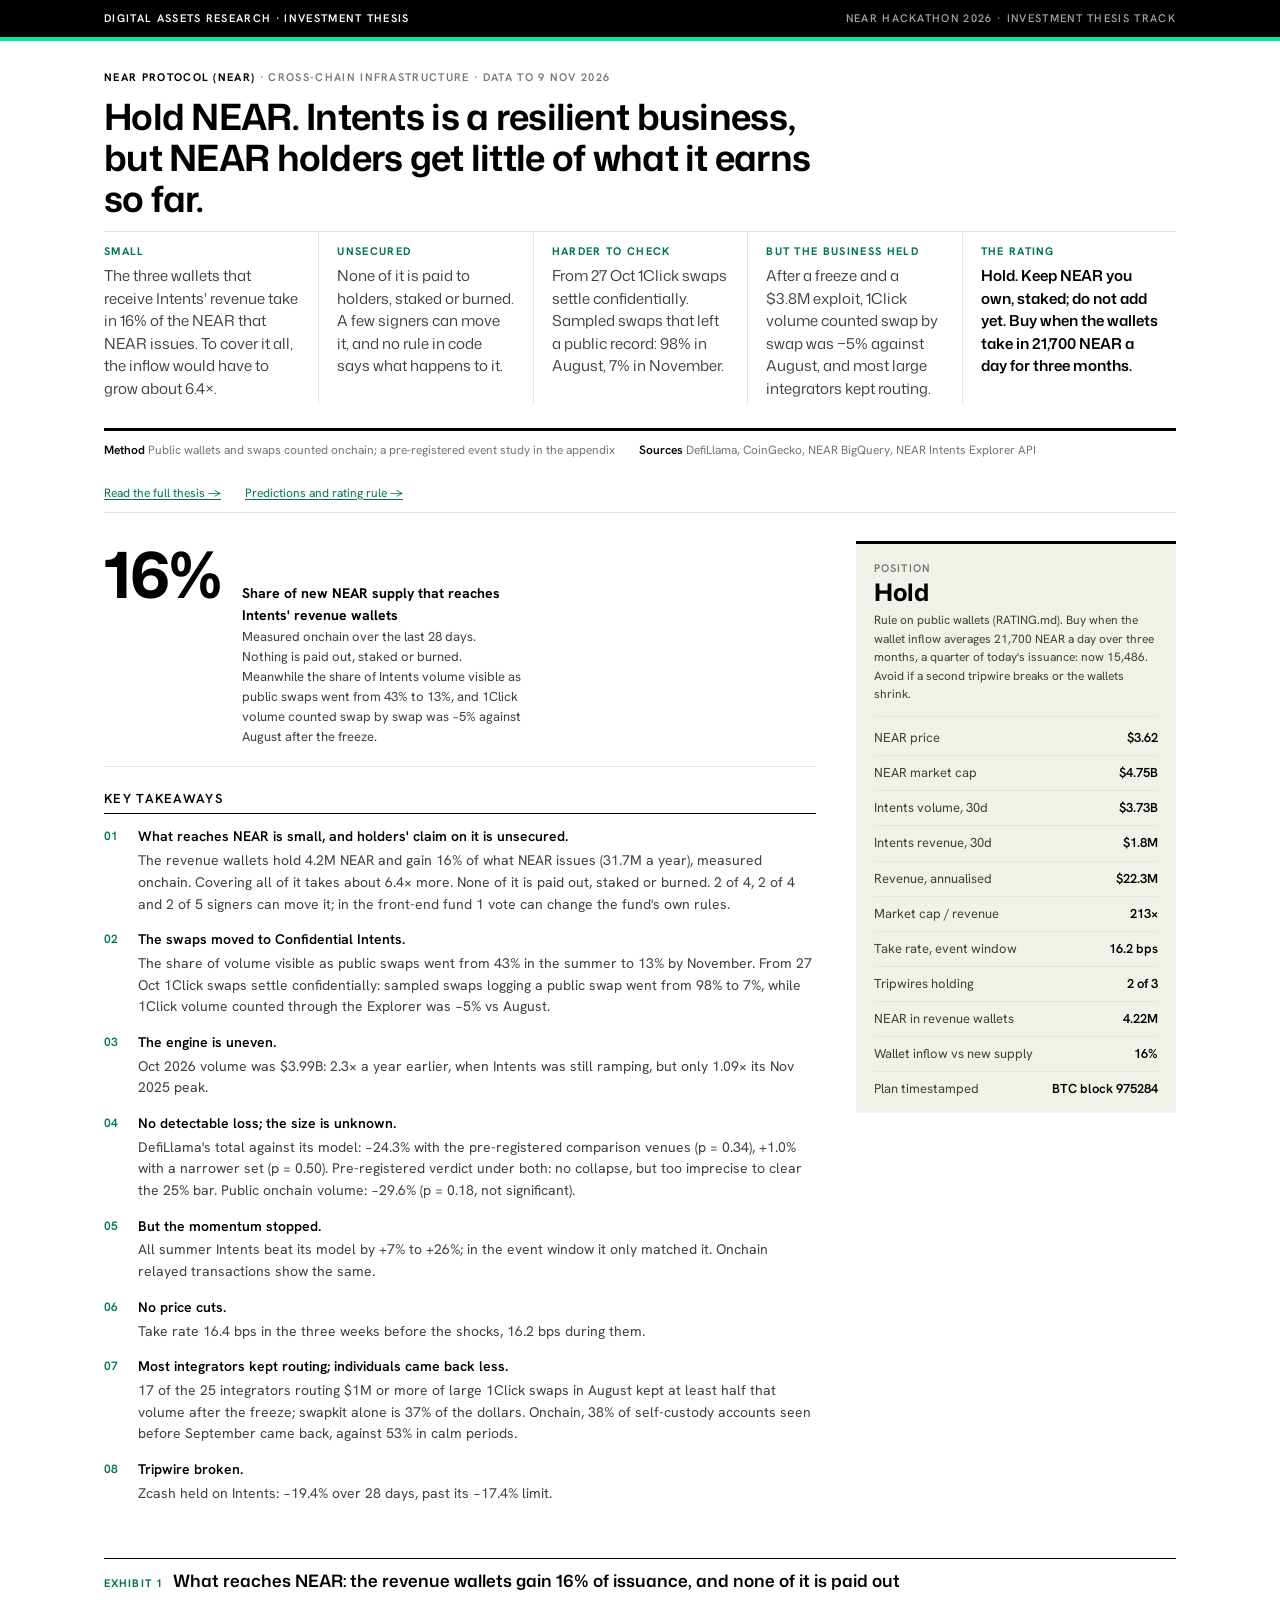
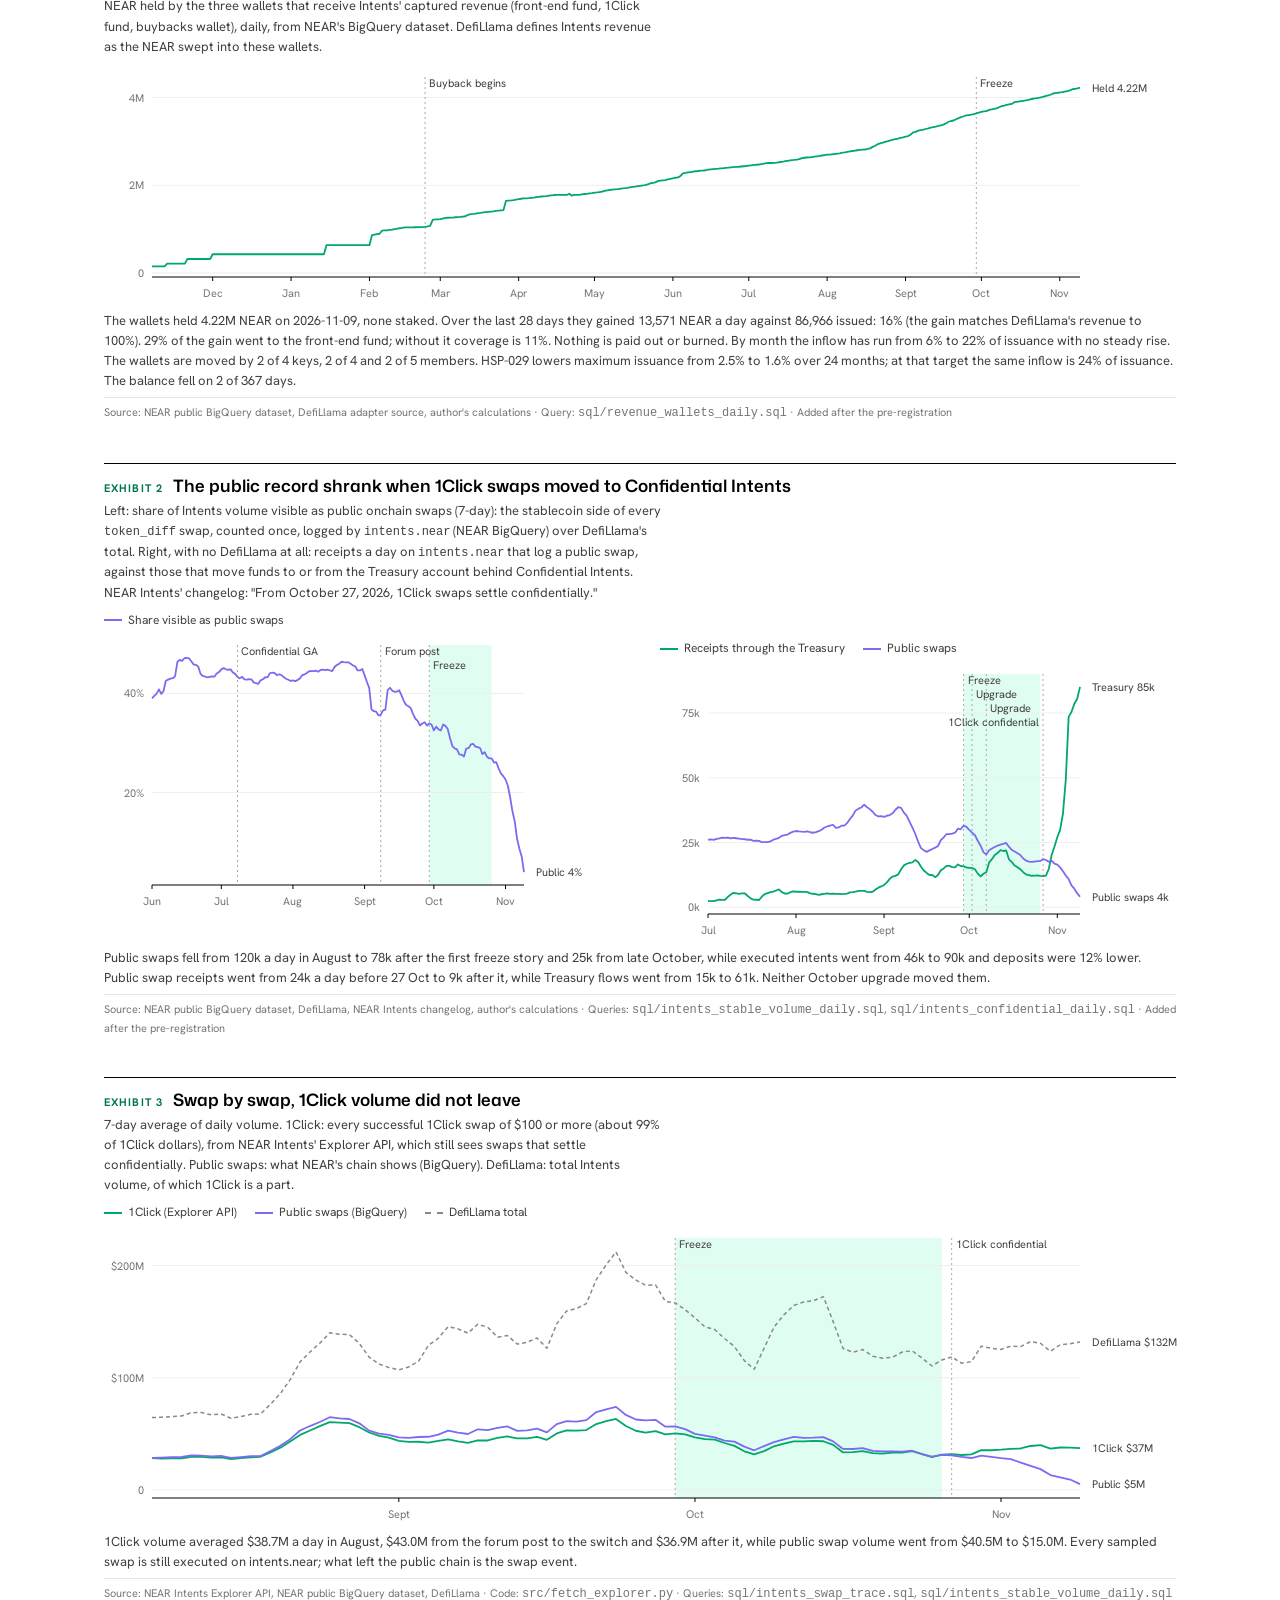
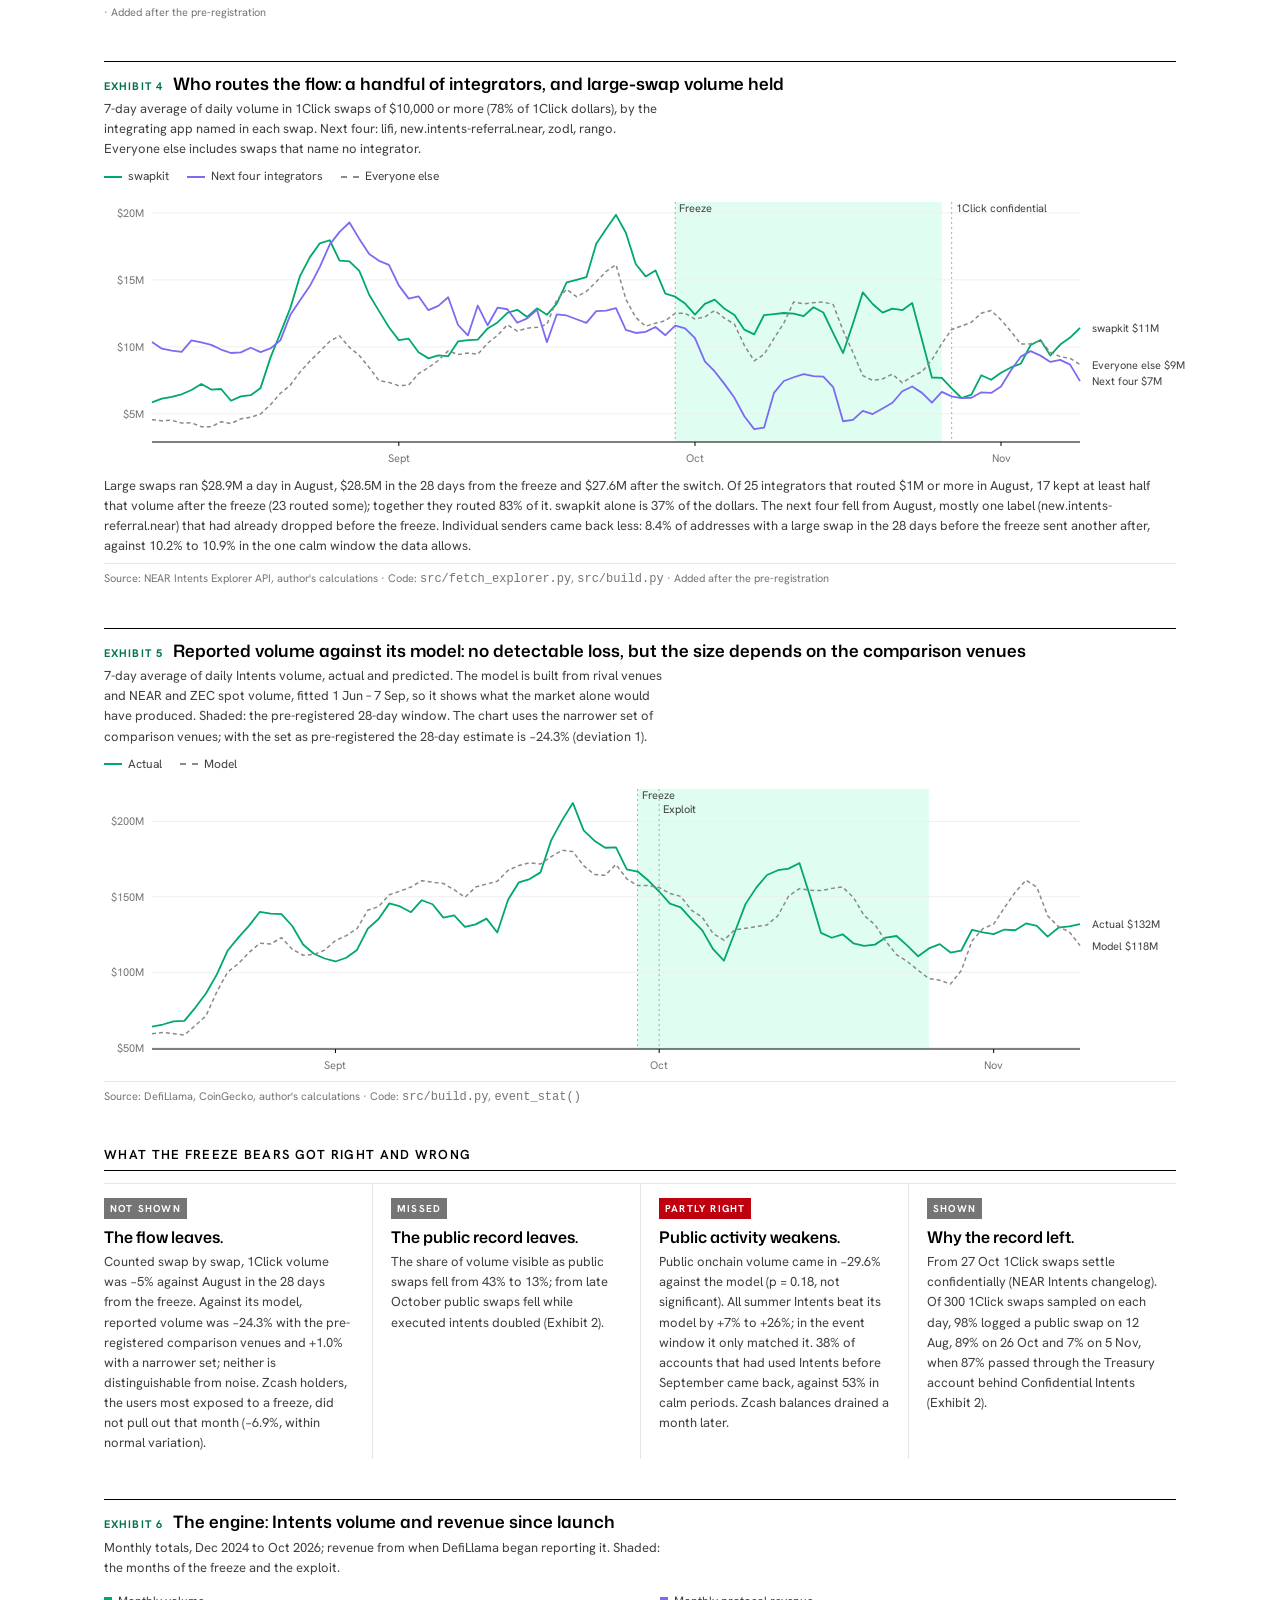
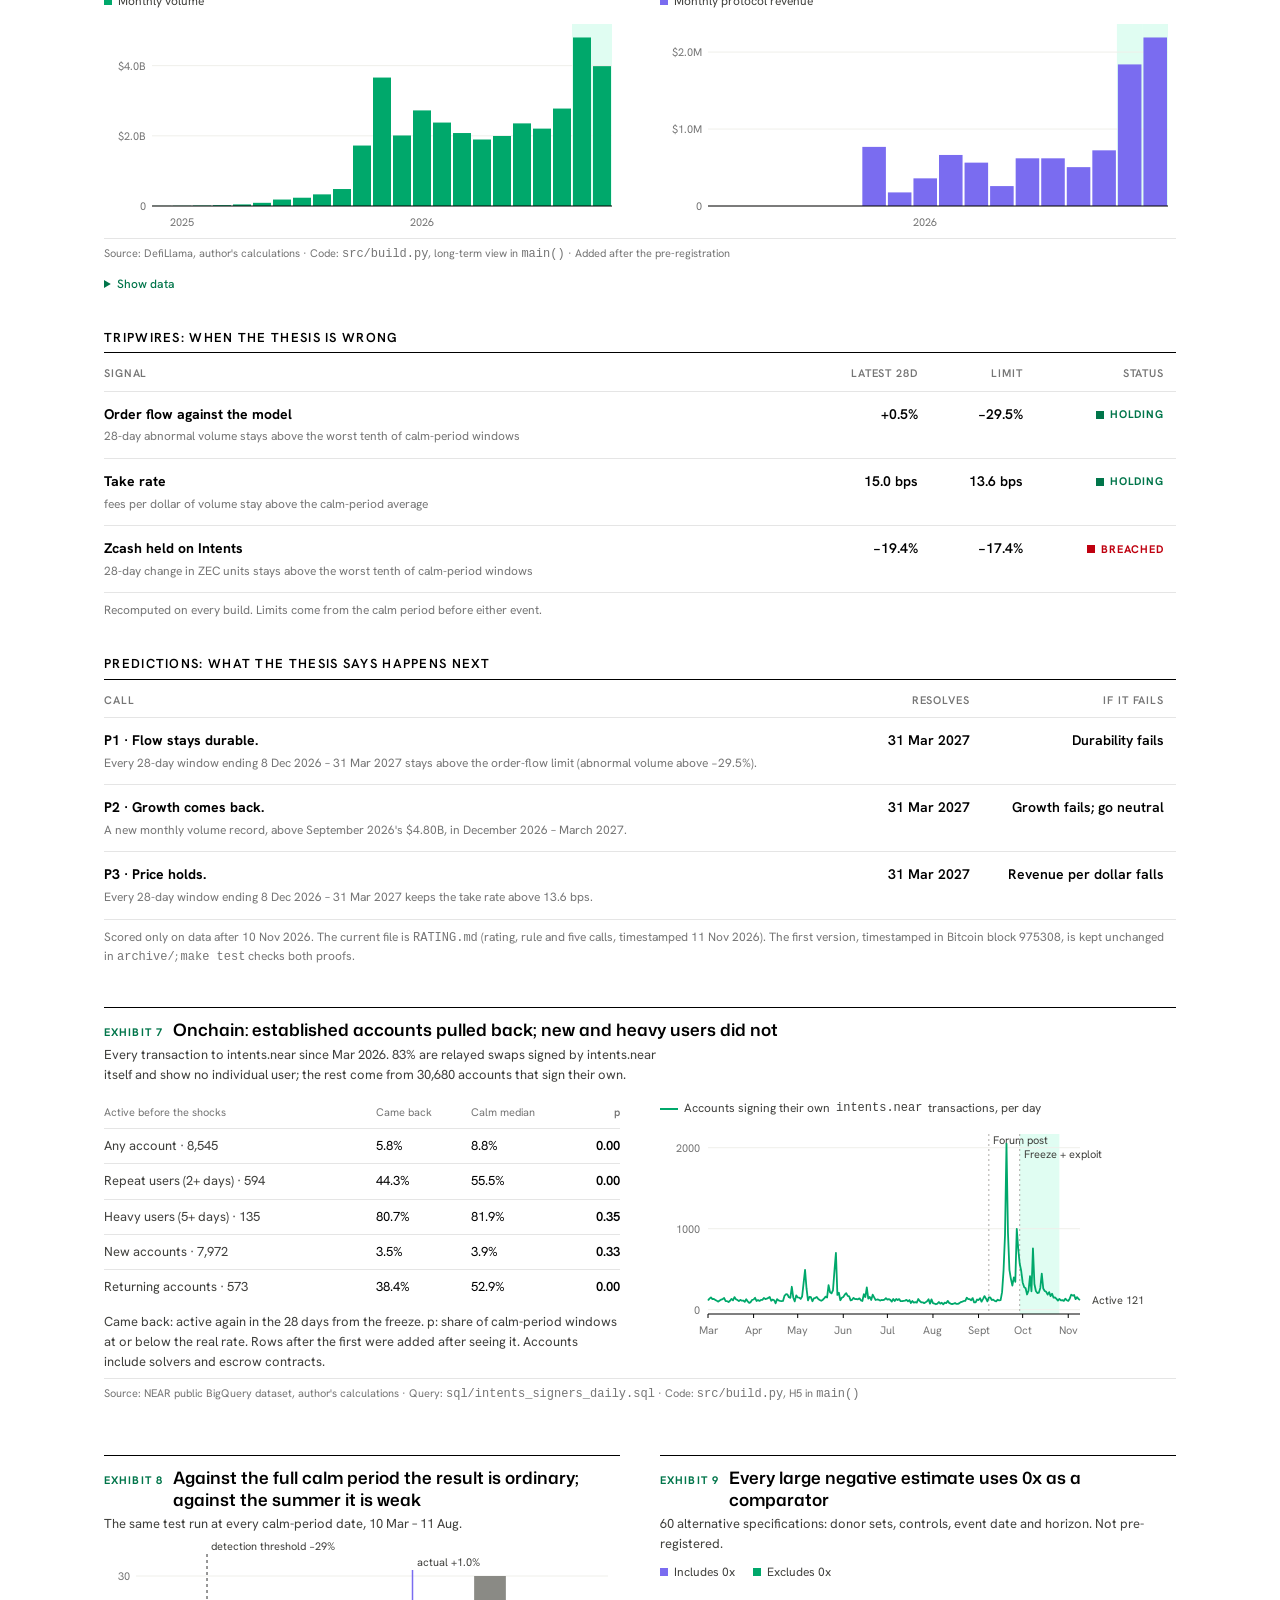
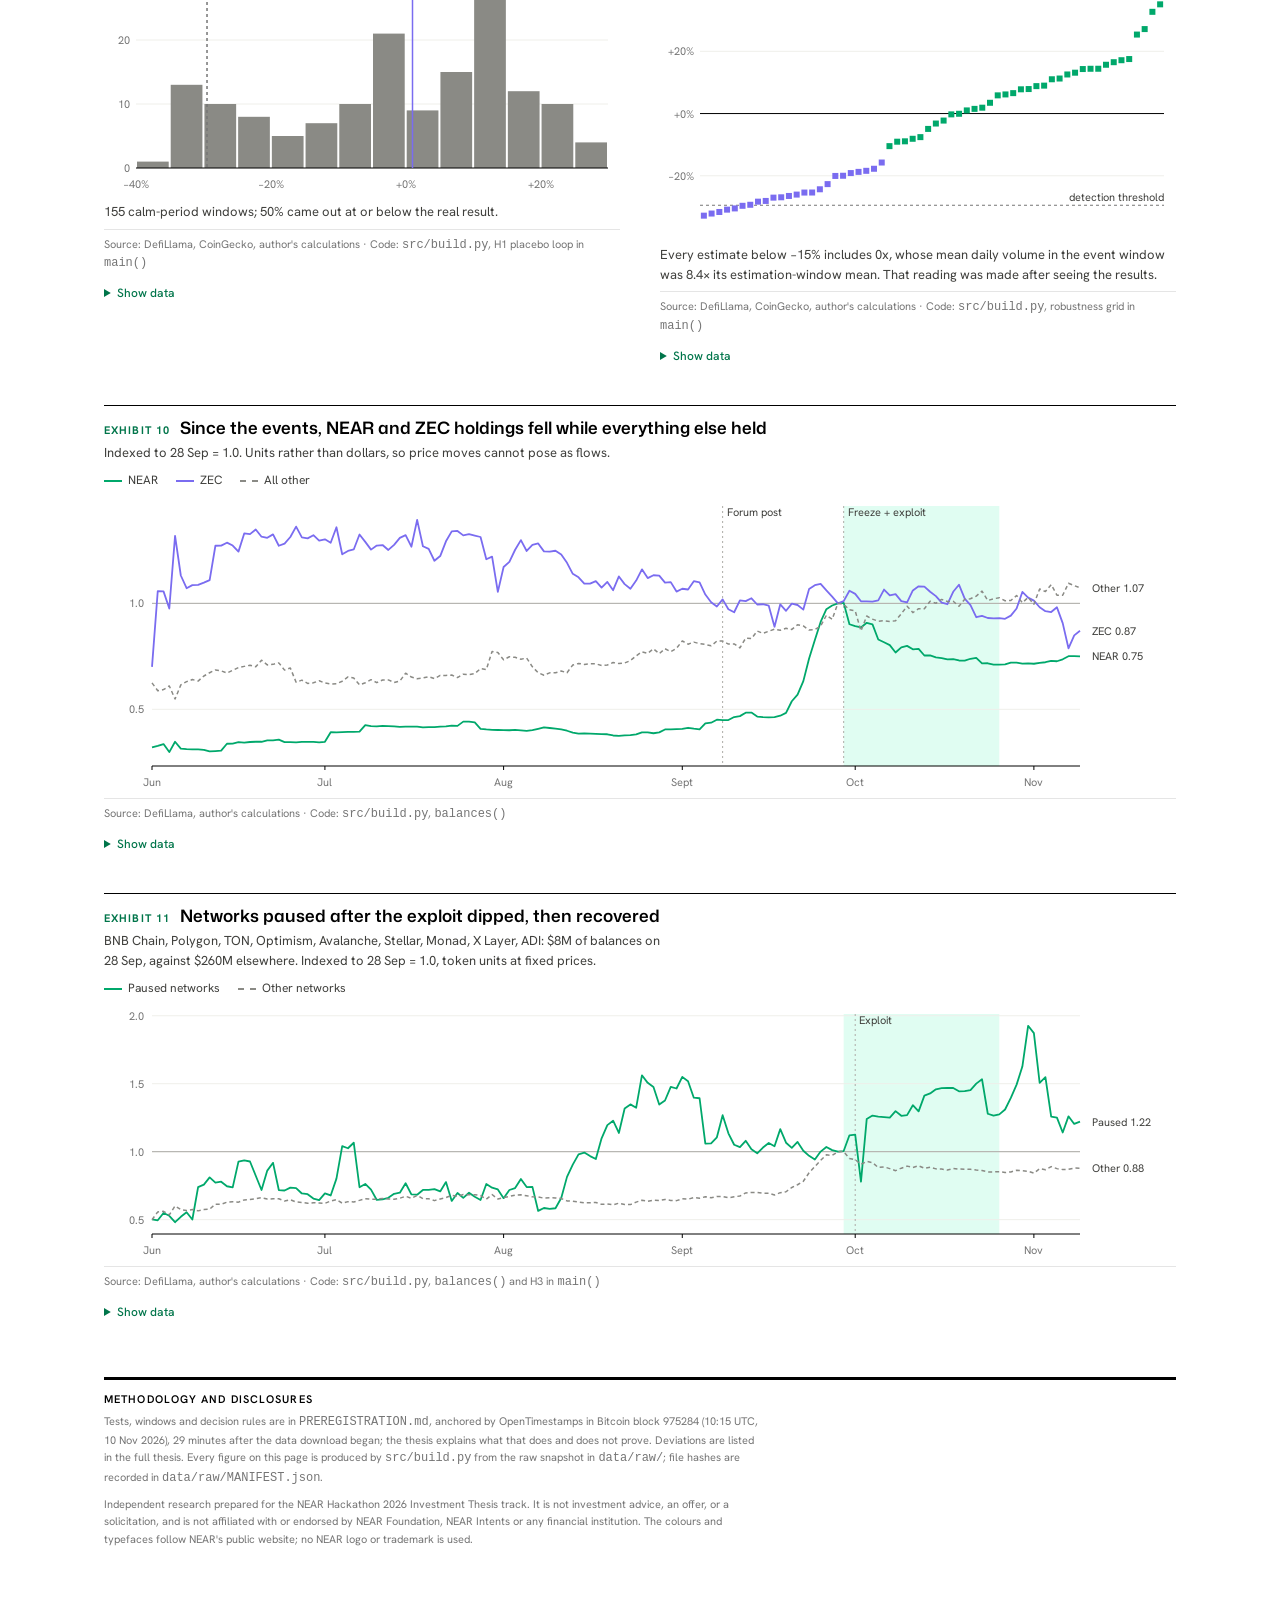
==== commit ea8407ad: "Headline: Intents is a resilient business, but NEAR holders get little of what it earns so far; add " ====
--- a/docs/index.html
+++ b/docs/index.html
@@ -3,8 +3,8 @@
 <head>
 <meta charset="utf-8">
 <meta name="viewport" content="width=device-width, initial-scale=1">
-<title>Hold NEAR: a small, unsecured claim on Intents</title>
-<meta name="description" content="Investment thesis on NEAR: Intents came through a freeze and an exploit, but holders have a small, unsecured claim on what it earns, and it is getting harder to check.">
+<title>Hold NEAR: a resilient business, little of it for holders so far</title>
+<meta name="description" content="Investment thesis on NEAR: Intents is a resilient business, but NEAR holders get little of what it earns so far, no rule in code protects it, and it is getting harder to check.">
 <link rel="preconnect" href="https://fonts.googleapis.com">
 <link rel="preconnect" href="https://fonts.gstatic.com" crossorigin>
 <link href="https://fonts.googleapis.com/css2?family=Mona+Sans:wght@400..800&family=Hanken+Grotesk:wght@400;500;600;700&display=swap" rel="stylesheet">
@@ -226,7 +226,7 @@
 text("bShareA", (100 * R.privacy.windows.after_ga).toFixed(0) + "%");
 text("bShareB", (100 * R.privacy.windows.after).toFixed(0) + "%");
 text("stCov", (100 * BB.coverage_28d).toFixed(0) + "%");
-text("h1", "Hold NEAR. Intents came through its worst month, but holders have a small, unsecured claim on what it earns.");
+text("h1", "Hold NEAR. Intents is a resilient business, but NEAR holders get little of what it earns so far.");
 text("stBuy", Math.round(R.rating.need_per_day).toLocaleString());
 text("buyTitle", `What reaches NEAR: the revenue wallets gain ${(100 * BB.coverage_28d).toFixed(0)}% of issuance, and none of it is paid out`);
 text("buyNote", `The wallets held ${(BB.held / 1e6).toFixed(2)}M NEAR on ${BB.as_of}, none staked. Over the last 28 days they gained ${Math.round(BB.in_28d_per_day).toLocaleString()} NEAR a day against ${Math.round(BB.issued_per_day).toLocaleString()} issued: ${(100 * BB.coverage_28d).toFixed(0)}% (the gain matches DefiLlama's revenue to ${(100 * BB.wallets_vs_defillama).toFixed(0)}%). ${(100 * BB.front_end_share_28d).toFixed(0)}% of the gain went to the front-end fund; without it coverage is ${(100 * BB.coverage_28d_core).toFixed(0)}%. Nothing is paid out or burned. By month the inflow has run from ${(100 * R.rating.month_min).toFixed(0)}% to ${(100 * R.rating.month_max).toFixed(0)}% of issuance with no steady rise. The wallets are moved by ${R.control.multisig.needed} of ${R.control.multisig.keys} keys, ${R.control.oneclick.needed} of ${R.control.oneclick.members} and ${R.control.front_end.needed} of ${R.control.front_end.members} members. HSP-029 lowers maximum issuance from ${(100 * R.hsp029.rate_from).toFixed(1)}% to ${(100 * R.hsp029.rate_to).toFixed(1)}% over ${R.hsp029.months} months; at that target the same inflow is ${(100 * R.hsp029.coverage_28d_at_target).toFixed(0)}% of issuance. The balance fell on ${BB.outflow_days} of ${BB.days} days.`);
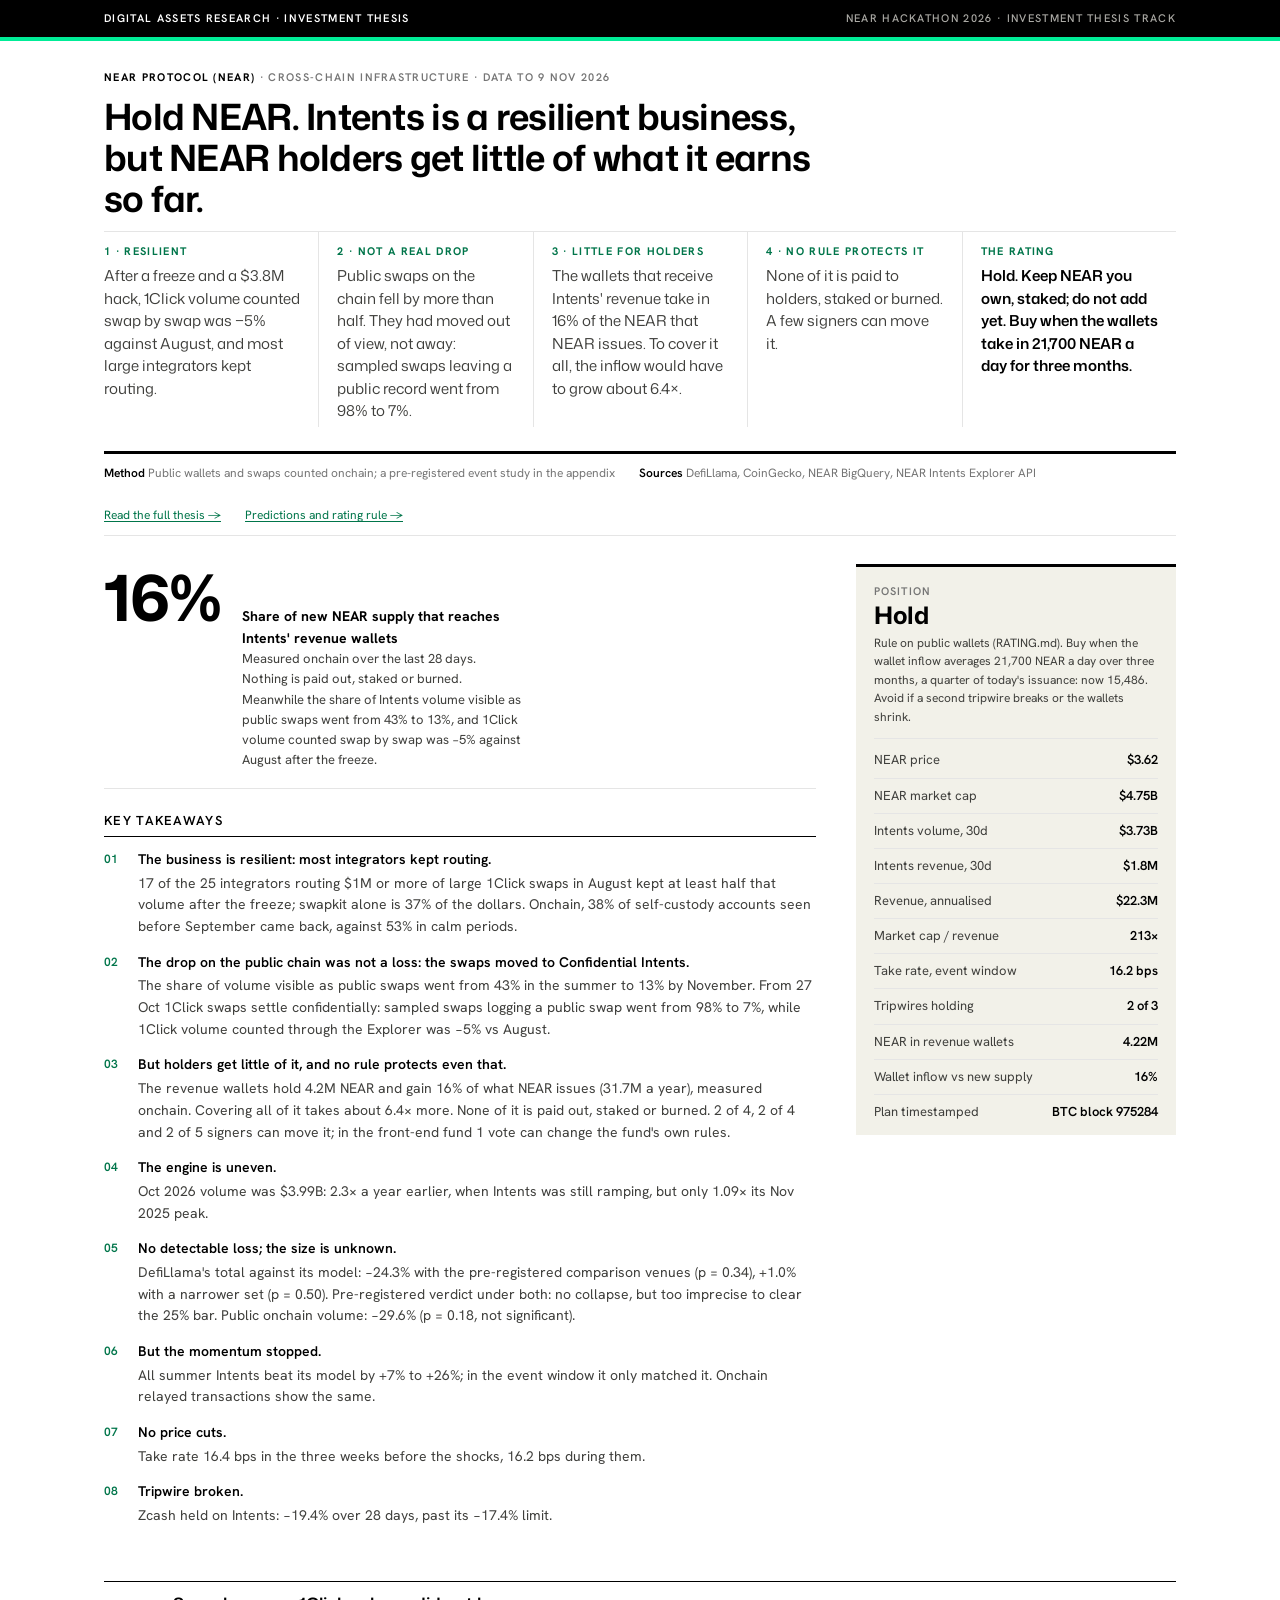
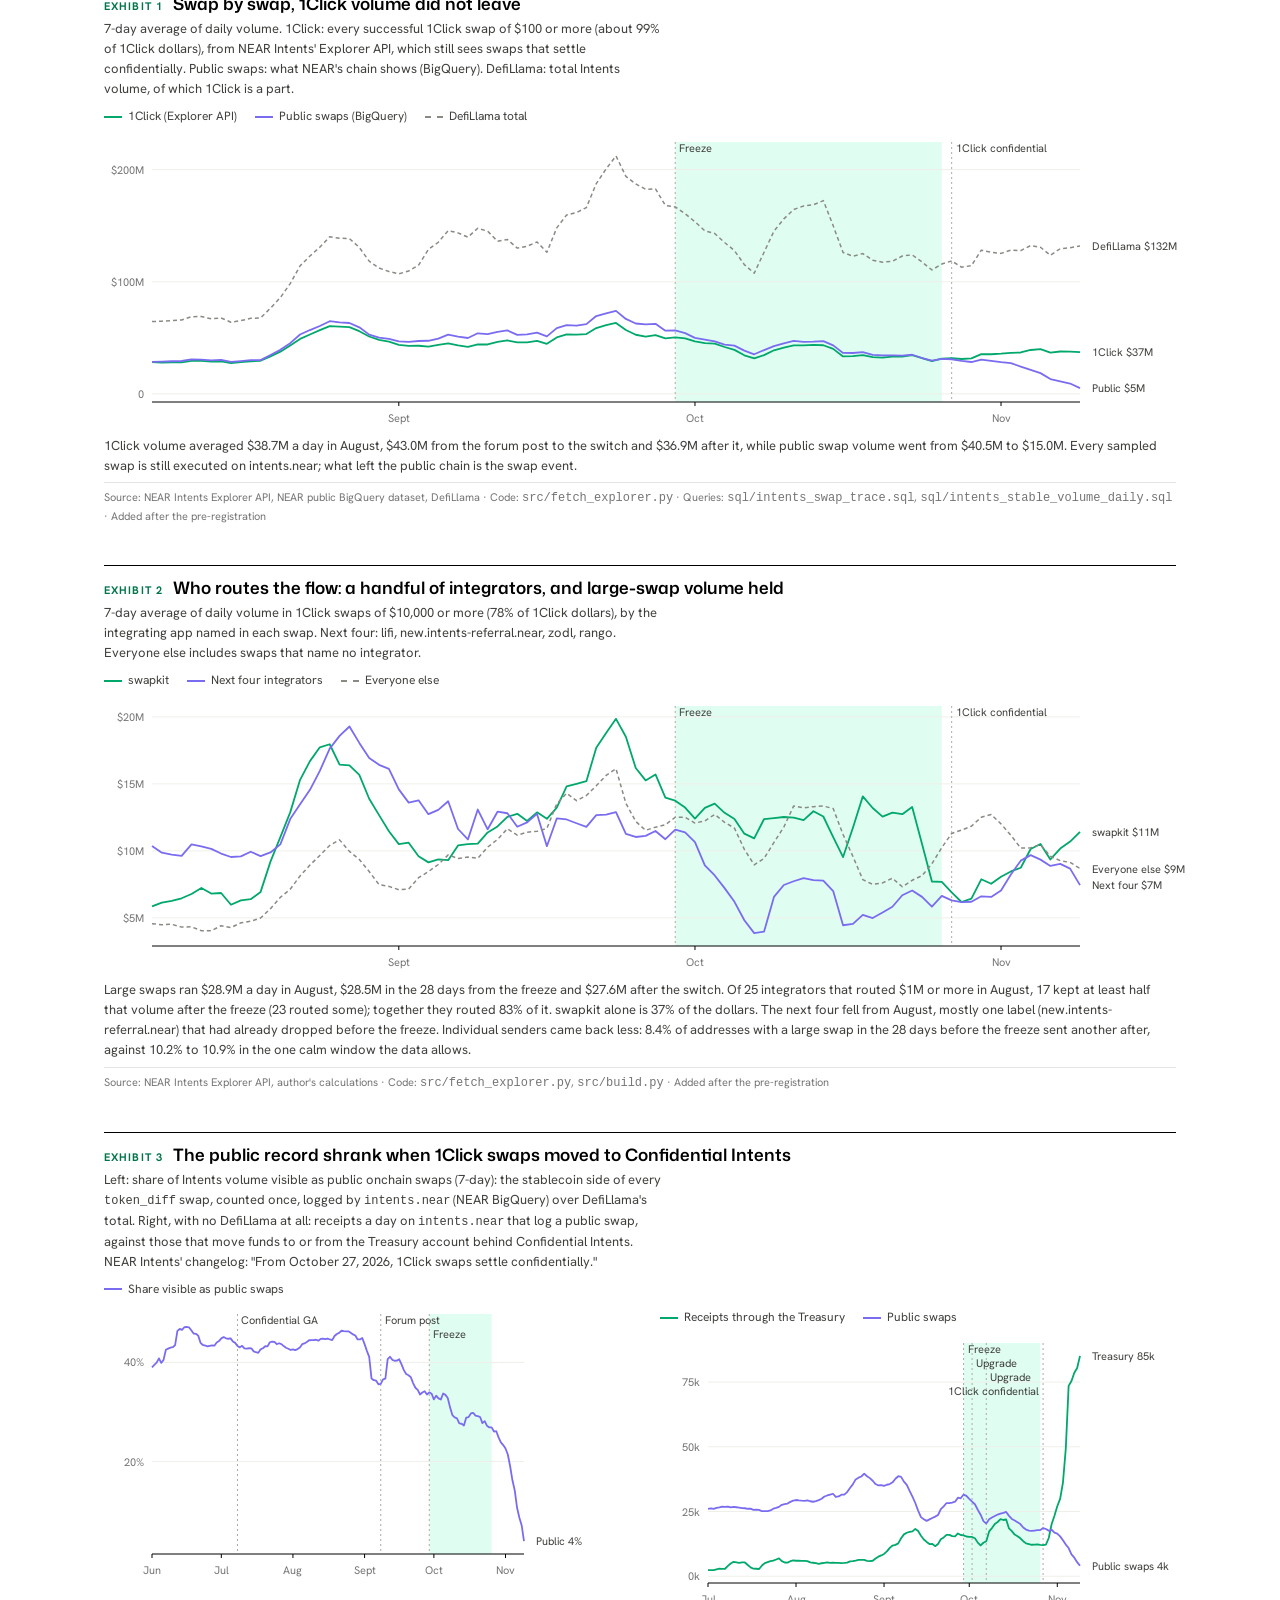
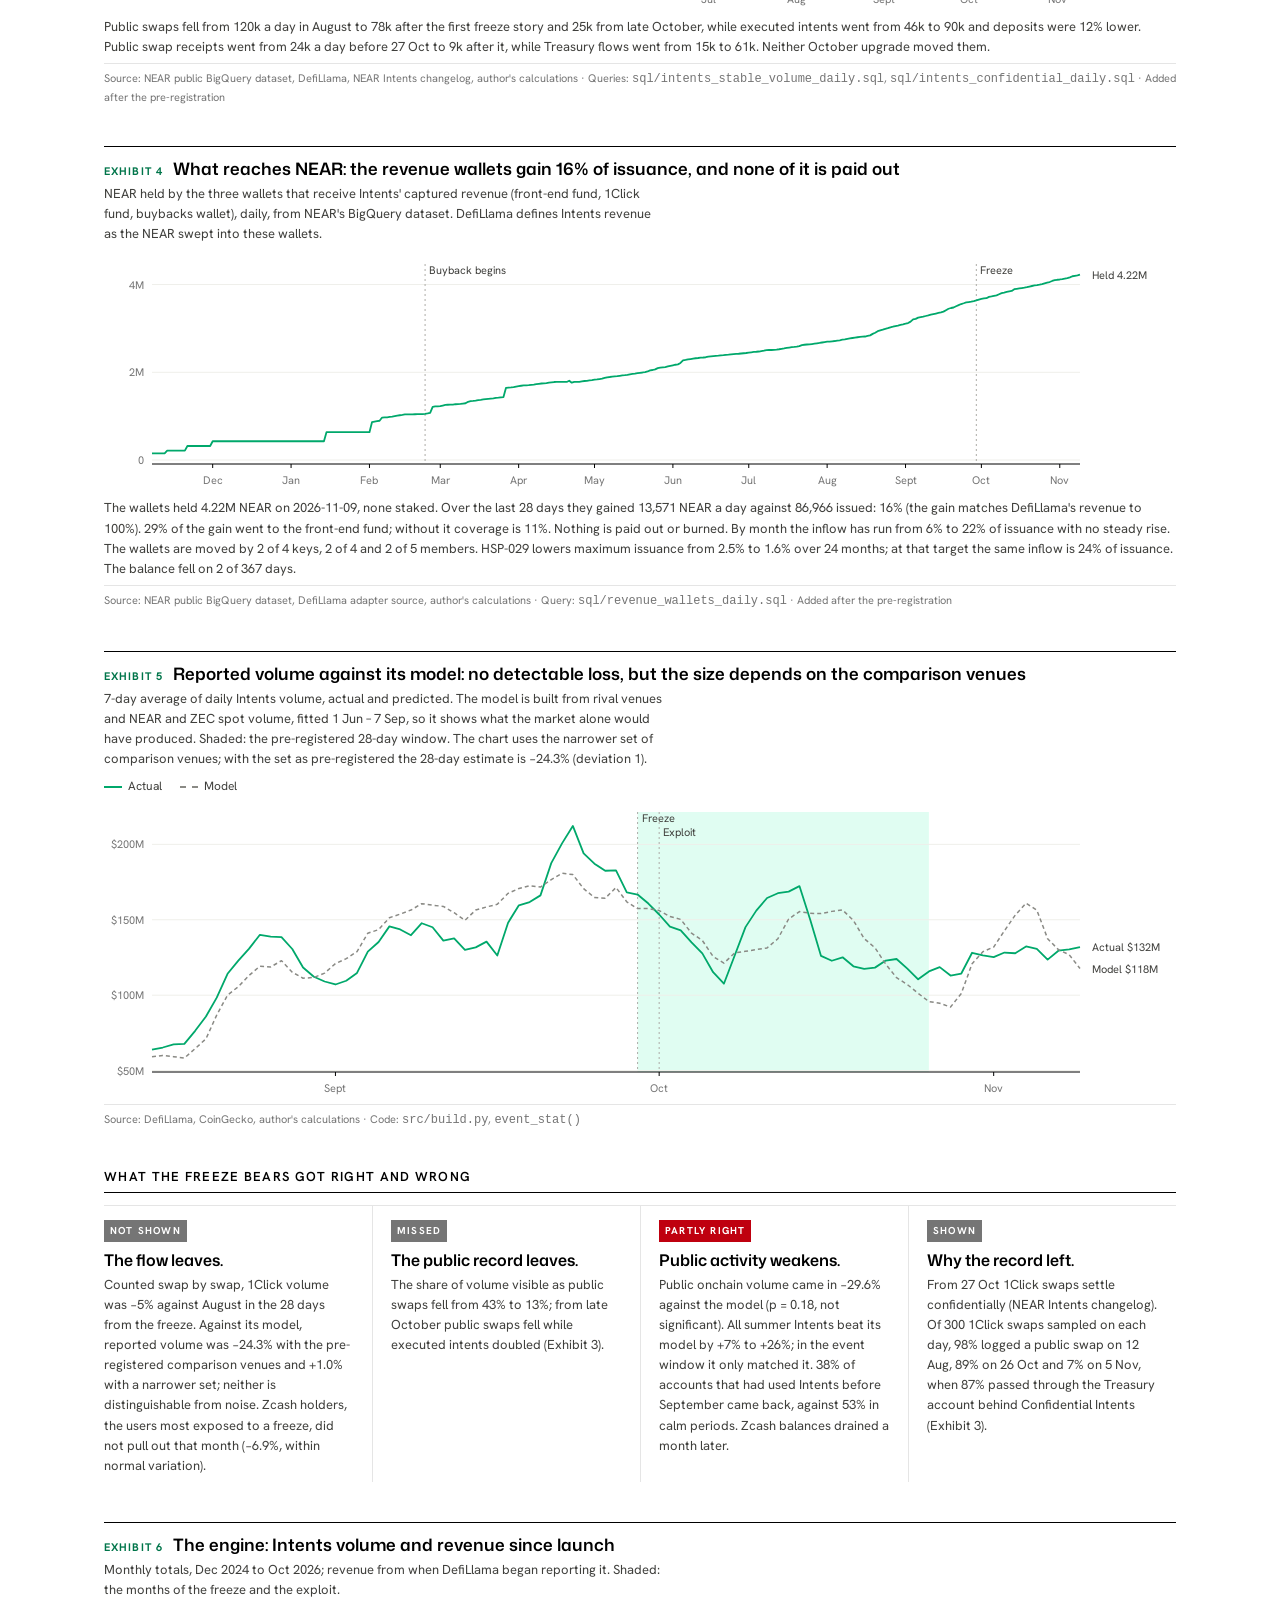
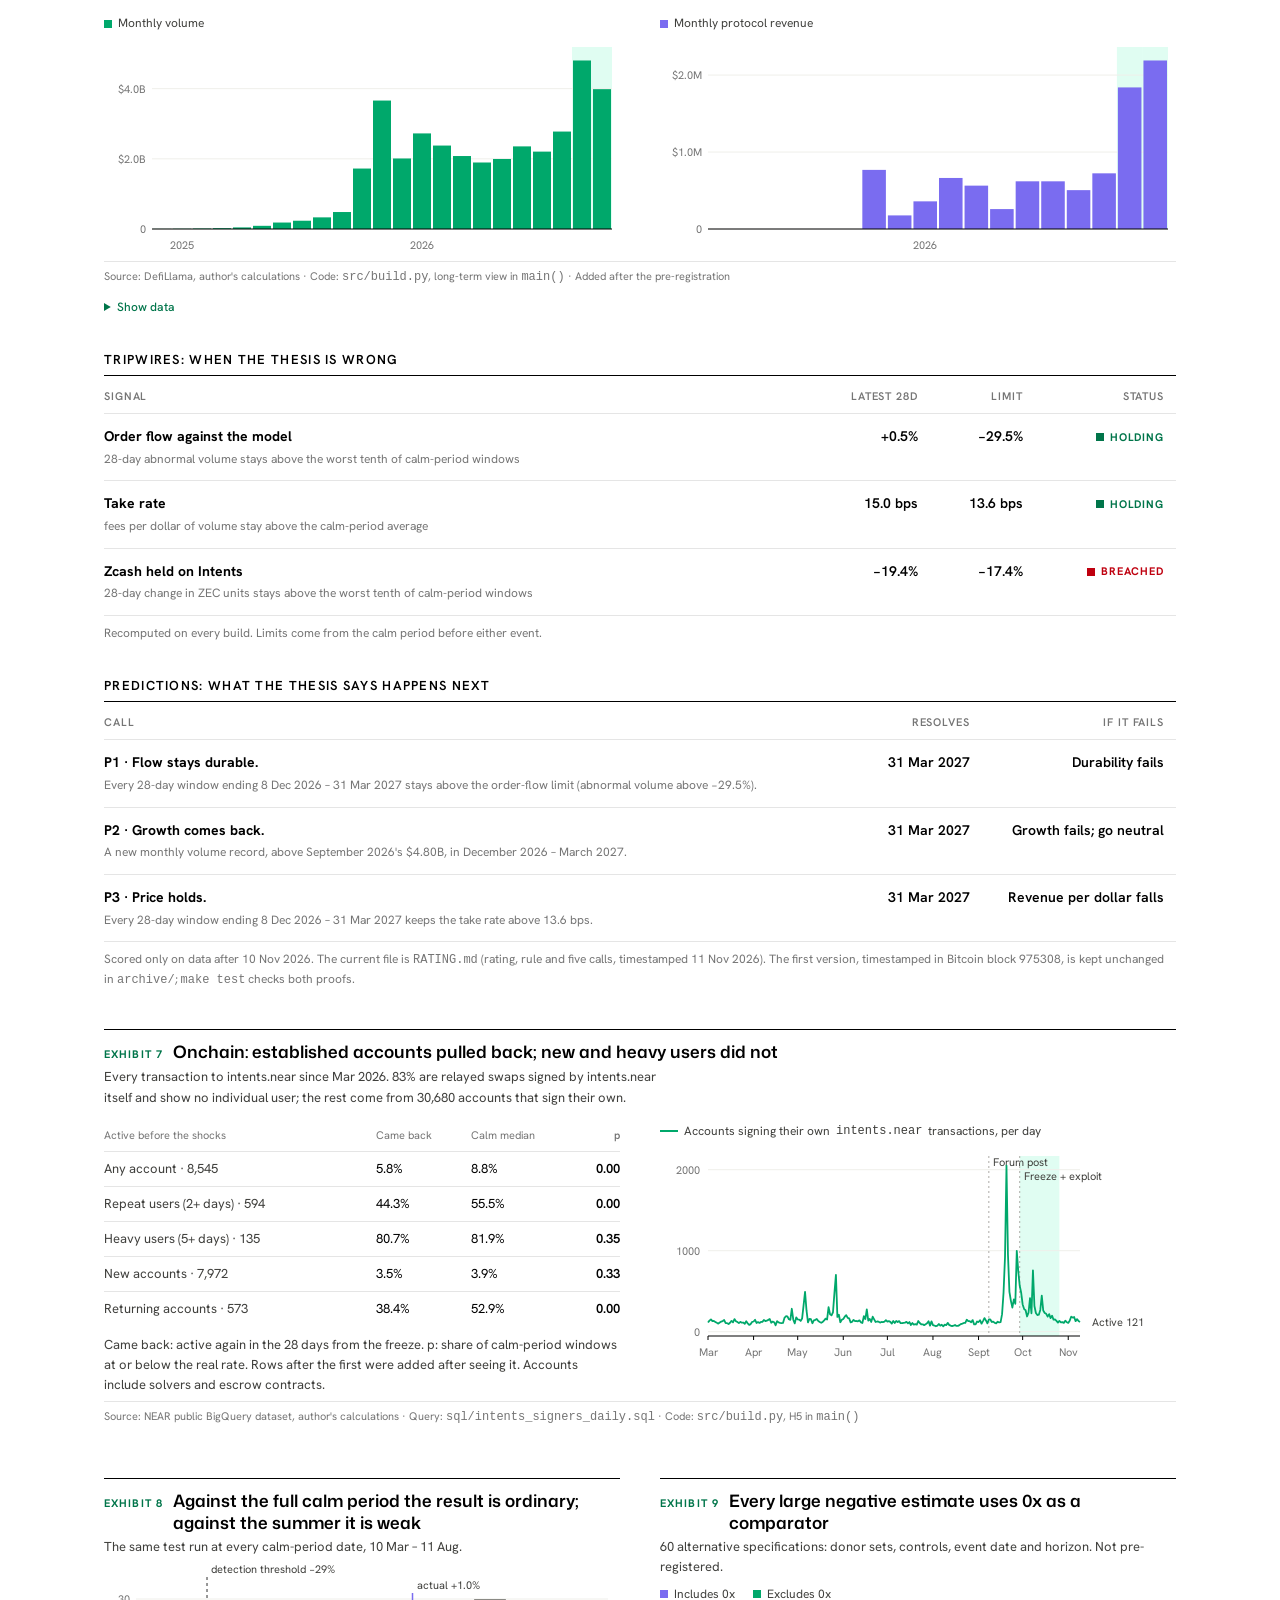
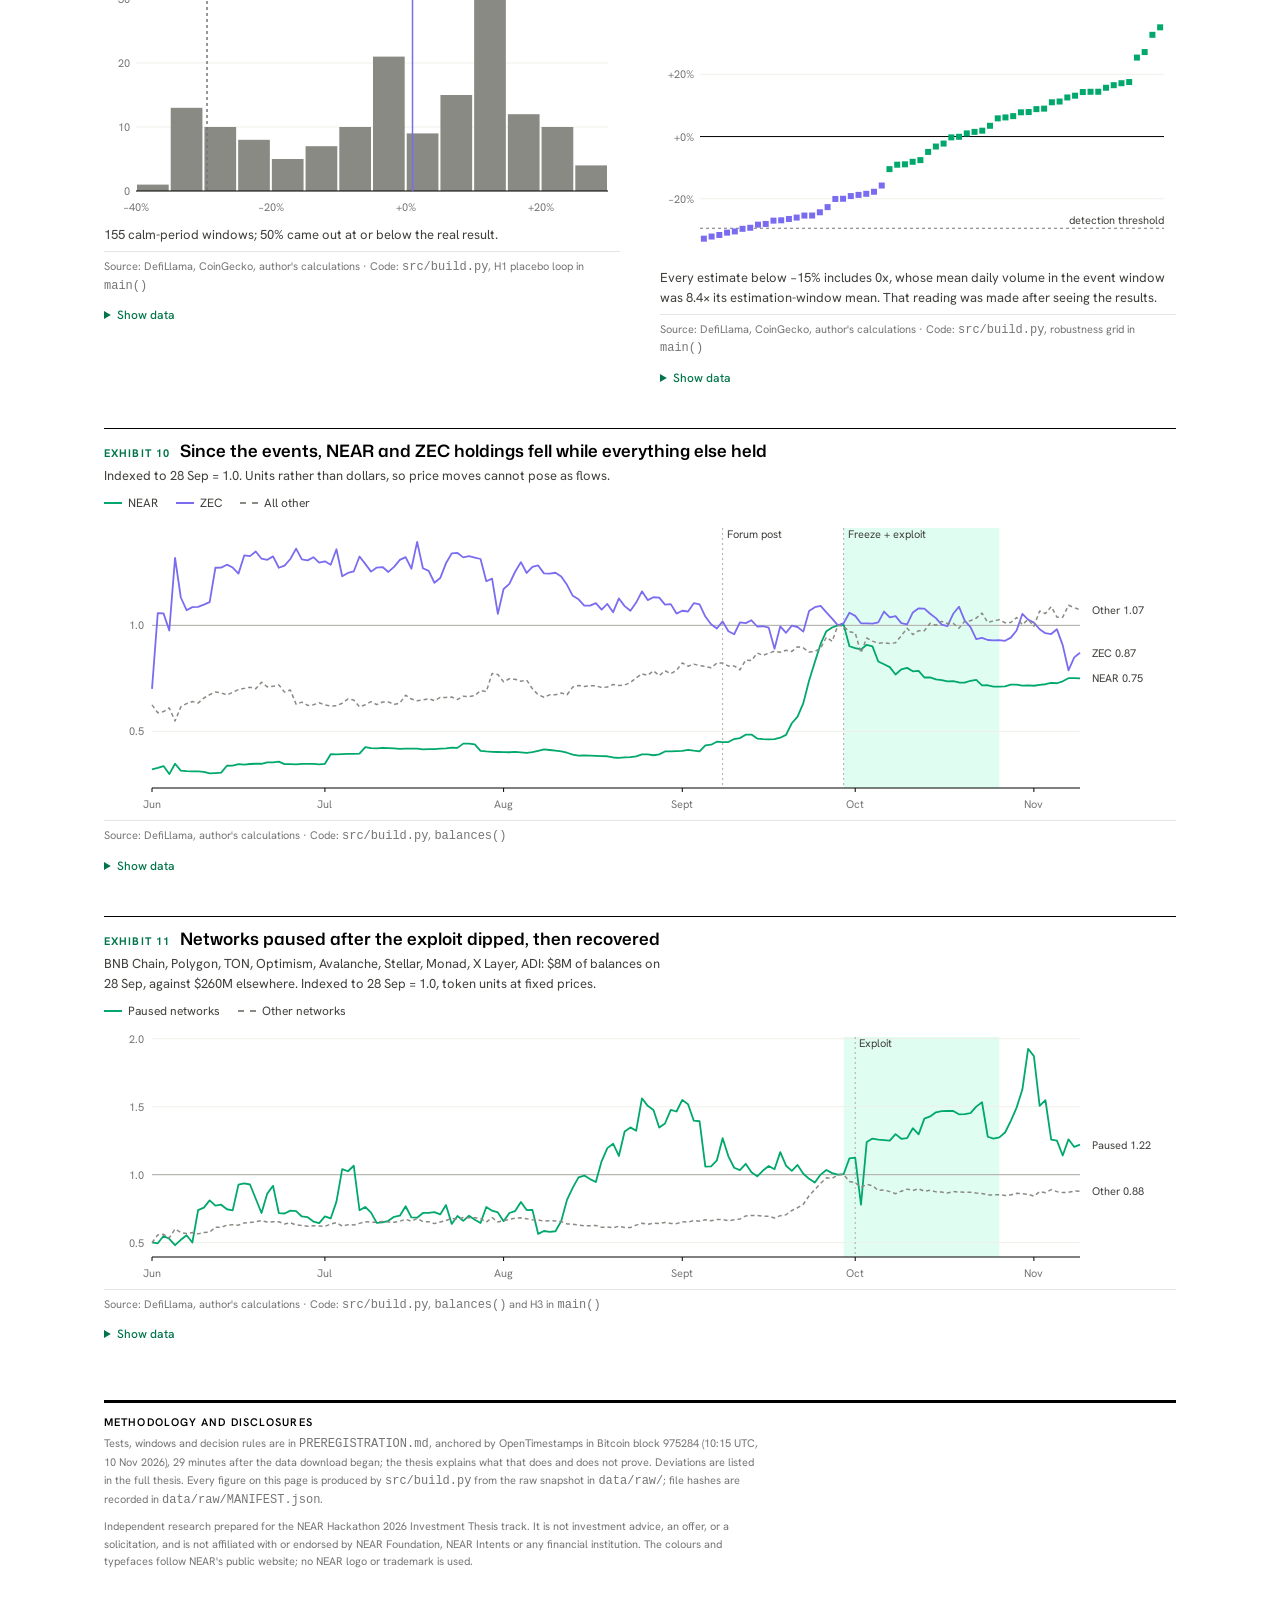
==== commit 3563aae5: "Tell the story in one order everywhere: resilient business, the drop that was not a drop, little rea" ====
--- a/docs/index.html
+++ b/docs/index.html
@@ -16,10 +16,10 @@
   <p class="kicker"><b>NEAR Protocol (NEAR)</b> · Cross-chain infrastructure · Data to <span id="lastday"></span></p>
   <h1 id="h1"></h1>
   <div class="story">
-    <div><b>Small</b>The three wallets that receive Intents' revenue take in <span id="stCov"></span> of the NEAR that NEAR issues. To cover it all, the inflow would have to grow about <span id="stNeed"></span>.</div>
-    <div><b>Unsecured</b>None of it is paid to holders, staked or burned. A few signers can move it, and no rule in code says what happens to it.</div>
-    <div><b>Harder to check</b>From 27 Oct 1Click swaps settle confidentially. Sampled swaps that left a public record: <span id="stPubA"></span> in August, <span id="stPubB"></span> in November.</div>
-    <div><b>But the business held</b>After a freeze and a $3.8M exploit, 1Click volume counted swap by swap was <span id="stOne"></span> against August, and most large integrators kept routing.</div>
+    <div><b>1 · Resilient</b>After a freeze and a $3.8M hack, 1Click volume counted swap by swap was <span id="stOne"></span> against August, and most large integrators kept routing.</div>
+    <div><b>2 · Not a real drop</b>Public swaps on the chain fell by more than half. They had moved out of view, not away: sampled swaps leaving a public record went from <span id="stPubA"></span> to <span id="stPubB"></span>.</div>
+    <div><b>3 · Little for holders</b>The wallets that receive Intents' revenue take in <span id="stCov"></span> of the NEAR that NEAR issues. To cover it all, the inflow would have to grow about <span id="stNeed"></span>.</div>
+    <div><b>4 · No rule protects it</b>None of it is paid to holders, staked or burned. A few signers can move it.</div>
     <div><b>The rating</b><span id="stRating"></span>. Keep NEAR you own, staked; do not add yet. Buy when the wallets take in <span id="stBuy"></span> NEAR a day for three months.</div>
   </div>
   <div class="byline"><span><b>Method</b> Public wallets and swaps counted onchain; a pre-registered event study in the appendix</span><span><b>Sources</b> DefiLlama, CoinGecko, NEAR BigQuery, NEAR Intents Explorer API</span><span><a href="thesis.html">Read the full thesis →</a></span><span><a href="predictions.html">Predictions and rating rule →</a></span></div>
@@ -42,15 +42,25 @@
   </div>
 
   <section class="exhibit">
-    <div class="hd"><span class="no">Exhibit 1</span><h3 id="buyTitle"></h3></div>
-    <p class="sub">NEAR held by the three wallets that receive Intents' captured revenue (front-end fund, 1Click fund, buybacks wallet), daily, from NEAR's BigQuery dataset. DefiLlama defines Intents revenue as the NEAR swept into these wallets.</p>
-    <div class="chart" id="cBuy"></div>
-    <p class="note" id="buyNote"></p>
-    <p class="src">Source: NEAR public BigQuery dataset, DefiLlama adapter source, author's calculations · Query: <code>sql/revenue_wallets_daily.sql</code> · Added after the pre-registration</p>
-  </section>
-
-  <section class="exhibit">
-    <div class="hd"><span class="no">Exhibit 2</span><h3>The public record shrank when 1Click swaps moved to Confidential Intents</h3></div>
+    <div class="hd"><span class="no">Exhibit 1</span><h3>Swap by swap, 1Click volume did not leave</h3></div>
+    <p class="sub">7-day average of daily volume. 1Click: every successful 1Click swap of $100 or more (about 99% of 1Click dollars), from NEAR Intents' Explorer API, which still sees swaps that settle confidentially. Public swaps: what NEAR's chain shows (BigQuery). DefiLlama: total Intents volume, of which 1Click is a part.</p>
+    <div class="legend"><span><i class="key" style="color:var(--s1)"></i>1Click (Explorer API)</span><span><i class="key" style="color:var(--s3)"></i>Public swaps (BigQuery)</span><span><i class="key dash" style="color:var(--s2)"></i>DefiLlama total</span></div>
+    <div class="chart" id="cOne"></div>
+    <p class="note" id="oneNote"></p>
+    <p class="src">Source: NEAR Intents Explorer API, NEAR public BigQuery dataset, DefiLlama · Code: <code>src/fetch_explorer.py</code> · Queries: <code>sql/intents_swap_trace.sql</code>, <code>sql/intents_stable_volume_daily.sql</code> · Added after the pre-registration</p>
+  </section>
+
+  <section class="exhibit">
+    <div class="hd"><span class="no">Exhibit 2</span><h3>Who routes the flow: a handful of integrators, and large-swap volume held</h3></div>
+    <p class="sub" id="lgSub"></p>
+    <div class="legend"><span><i class="key" style="color:var(--s1)"></i><span id="lgTop"></span></span><span><i class="key" style="color:var(--s3)"></i>Next four integrators</span><span><i class="key dash" style="color:var(--s2)"></i>Everyone else</span></div>
+    <div class="chart" id="cLg"></div>
+    <p class="note" id="lgNote"></p>
+    <p class="src">Source: NEAR Intents Explorer API, author's calculations · Code: <code>src/fetch_explorer.py</code>, <code>src/build.py</code> · Added after the pre-registration</p>
+  </section>
+
+  <section class="exhibit">
+    <div class="hd"><span class="no">Exhibit 3</span><h3>The public record shrank when 1Click swaps moved to Confidential Intents</h3></div>
     <p class="sub">Left: share of Intents volume visible as public onchain swaps (7-day): the stablecoin side of every <code>token_diff</code> swap, counted once, logged by <code>intents.near</code> (NEAR BigQuery) over DefiLlama's total. Right, with no DefiLlama at all: receipts a day on <code>intents.near</code> that log a public swap, against those that move funds to or from the Treasury account behind Confidential Intents. NEAR Intents' changelog: "From October 27, 2026, 1Click swaps settle confidentially."</p>
     <div class="legend"><span><i class="key" style="color:var(--s3)"></i>Share visible as public swaps</span></div>
     <div class="two" style="gap:40px">
@@ -62,21 +72,11 @@
   </section>
 
   <section class="exhibit">
-    <div class="hd"><span class="no">Exhibit 3</span><h3>Swap by swap, 1Click volume did not leave</h3></div>
-    <p class="sub">7-day average of daily volume. 1Click: every successful 1Click swap of $100 or more (about 99% of 1Click dollars), from NEAR Intents' Explorer API, which still sees swaps that settle confidentially. Public swaps: what NEAR's chain shows (BigQuery). DefiLlama: total Intents volume, of which 1Click is a part.</p>
-    <div class="legend"><span><i class="key" style="color:var(--s1)"></i>1Click (Explorer API)</span><span><i class="key" style="color:var(--s3)"></i>Public swaps (BigQuery)</span><span><i class="key dash" style="color:var(--s2)"></i>DefiLlama total</span></div>
-    <div class="chart" id="cOne"></div>
-    <p class="note" id="oneNote"></p>
-    <p class="src">Source: NEAR Intents Explorer API, NEAR public BigQuery dataset, DefiLlama · Code: <code>src/fetch_explorer.py</code> · Queries: <code>sql/intents_swap_trace.sql</code>, <code>sql/intents_stable_volume_daily.sql</code> · Added after the pre-registration</p>
-  </section>
-
-  <section class="exhibit">
-    <div class="hd"><span class="no">Exhibit 4</span><h3>Who routes the flow: a handful of integrators, and large-swap volume held</h3></div>
-    <p class="sub" id="lgSub"></p>
-    <div class="legend"><span><i class="key" style="color:var(--s1)"></i><span id="lgTop"></span></span><span><i class="key" style="color:var(--s3)"></i>Next four integrators</span><span><i class="key dash" style="color:var(--s2)"></i>Everyone else</span></div>
-    <div class="chart" id="cLg"></div>
-    <p class="note" id="lgNote"></p>
-    <p class="src">Source: NEAR Intents Explorer API, author's calculations · Code: <code>src/fetch_explorer.py</code>, <code>src/build.py</code> · Added after the pre-registration</p>
+    <div class="hd"><span class="no">Exhibit 4</span><h3 id="buyTitle"></h3></div>
+    <p class="sub">NEAR held by the three wallets that receive Intents' captured revenue (front-end fund, 1Click fund, buybacks wallet), daily, from NEAR's BigQuery dataset. DefiLlama defines Intents revenue as the NEAR swept into these wallets.</p>
+    <div class="chart" id="cBuy"></div>
+    <p class="note" id="buyNote"></p>
+    <p class="src">Source: NEAR public BigQuery dataset, DefiLlama adapter source, author's calculations · Query: <code>sql/revenue_wallets_daily.sql</code> · Added after the pre-registration</p>
   </section>
 
   <section class="exhibit">
@@ -91,7 +91,7 @@
     <h2>What the freeze bears got right and wrong</h2>
     <div class="bgrid">
       <div><b class="n">Not shown</b><strong>The flow leaves.</strong><span id="bWrong"></span></div>
-      <div><b class="n">Missed</b><strong>The public record leaves.</strong>The share of volume visible as public swaps fell from <span id="bShareA"></span> to <span id="bShareB"></span>; from late October public swaps fell while executed intents doubled (Exhibit 2).</div>
+      <div><b class="n">Missed</b><strong>The public record leaves.</strong>The share of volume visible as public swaps fell from <span id="bShareA"></span> to <span id="bShareB"></span>; from late October public swaps fell while executed intents doubled (Exhibit 3).</div>
       <div><b class="r">Partly right</b><strong>Public activity weakens.</strong><span id="bRight"></span></div>
       <div><b class="n">Shown</b><strong>Why the record left.</strong><span id="bWhy"></span></div>
     </div>
@@ -207,8 +207,8 @@
 text("hero", `${(100 * R.buyback.coverage_28d).toFixed(0)}%`);
 text("heroMeta", `Measured onchain over the last 28 days. Nothing is paid out, staked or burned. Meanwhile the share of Intents volume visible as public swaps went from ${(100 * R.privacy.windows.after_ga).toFixed(0)}% to ${(100 * R.privacy.windows.after).toFixed(0)}%, and 1Click volume counted swap by swap was ${pct(R.confidential.oneclick_event_vs_august, 0)} against August after the freeze.`);
 const CF = R.confidential, TA = CF.trace["2026-08-12"], TB = CF.trace["2026-11-05"], sh = v => (100 * v).toFixed(0) + "%";
-text("stOne", pct(CF.oneclick_after_vs_august, 0)); text("stPubA", sh(TA.public)); text("stPubB", sh(TB.public));
-text("bWhy", `From 27 Oct 1Click swaps settle confidentially (NEAR Intents changelog). Of ${TA.n} 1Click swaps sampled on each day, ${sh(TA.public)} logged a public swap on 12 Aug, ${sh(CF.trace["2026-10-26"].public)} on 26 Oct and ${sh(TB.public)} on 5 Nov, when ${sh(TB.treasury)} passed through the Treasury account behind Confidential Intents (Exhibit 2).`);
+text("stOne", pct(CF.oneclick_event_vs_august, 0)); text("stPubA", sh(TA.public)); text("stPubB", sh(TB.public));
+text("bWhy", `From 27 Oct 1Click swaps settle confidentially (NEAR Intents changelog). Of ${TA.n} 1Click swaps sampled on each day, ${sh(TA.public)} logged a public swap on 12 Aug, ${sh(CF.trace["2026-10-26"].public)} on 26 Oct and ${sh(TB.public)} on 5 Nov, when ${sh(TB.treasury)} passed through the Treasury account behind Confidential Intents (Exhibit 3).`);
 text("oneNote", `1Click volume averaged ${usd(CF.windows.august.oneclick_usd)} a day in August, ${usd(CF.windows.before.oneclick_usd)} from the forum post to the switch and ${usd(CF.windows.after.oneclick_usd)} after it, while public swap volume went from ${usd(CF.windows.august.public_usd)} to ${usd(CF.windows.after.public_usd)}. Every sampled swap is still executed on intents.near; what left the public chain is the swap event.`);
 text("posLabel", R.position.label);
 text("stRating", R.position.label);
@@ -238,13 +238,13 @@
 text("lgSub", `7-day average of daily volume in 1Click swaps of $10,000 or more (${(100 * LW.event.share_of_oneclick).toFixed(0)}% of 1Click dollars), by the integrating app named in each swap. Next four: ${LG.next4.join(", ")}. Everyone else includes swaps that name no integrator.`);
 text("lgNote", `Large swaps ran ${m1(LW.august.usd_per_day)} a day in August, ${m1(LW.event.usd_per_day)} in the 28 days from the freeze and ${m1(LW.after.usd_per_day)} after the switch. Of ${LG.august_big} integrators that routed $1M or more in August, ${LW.event.august_big_kept_half} kept at least half that volume after the freeze (${LW.event.august_big_still_routing} routed some); together they routed ${(100 * LW.event.august_big_usd_ratio).toFixed(0)}% of it. ${LG.top1} alone is ${(100 * LW.after.top1_share).toFixed(0)}% of the dollars. The next four fell from August, mostly one label (new.intents-referral.near) that had already dropped before the freeze. Individual senders came back less: ${(100 * LG.senders["1"].rate).toFixed(1)}% of addresses with a large swap in the 28 days before the freeze sent another after, against ${(100 * LG.senders["1"].calm_min).toFixed(1)}% to ${(100 * LG.senders["1"].calm_max).toFixed(1)}% in the one calm window the data allows.`);
 const takeaways = [
-  ["What reaches NEAR is small, and holders' claim on it is unsecured.", `The revenue wallets hold ${(BB.held / 1e6).toFixed(1)}M NEAR and gain ${(100 * BB.coverage_28d).toFixed(0)}% of what NEAR issues (${(LT.supply_growth_yr / 1e6).toFixed(1)}M a year), measured onchain. Covering all of it takes about ${BB.growth_needed.toFixed(1)}× more. None of it is paid out, staked or burned. ${R.control.multisig.needed} of ${R.control.multisig.keys}, ${R.control.oneclick.needed} of ${R.control.oneclick.members} and ${R.control.front_end.needed} of ${R.control.front_end.members} signers can move it; in the front-end fund ${R.control.front_end.policy_needed} vote can change the fund's own rules.`],
-  ["The swaps moved to Confidential Intents.", `The share of volume visible as public swaps went from ${(100 * R.privacy.windows.after_ga).toFixed(0)}% in the summer to ${(100 * R.privacy.windows.after).toFixed(0)}% by November. From 27 Oct 1Click swaps settle confidentially: sampled swaps logging a public swap went from ${sh(TA.public)} to ${sh(TB.public)}, while 1Click volume counted through the Explorer was ${pct(CF.oneclick_after_vs_august, 0)} vs August.`],
+  ["The business is resilient: most integrators kept routing.", `${LW.event.august_big_kept_half} of the ${LG.august_big} integrators routing $1M or more of large 1Click swaps in August kept at least half that volume after the freeze; ${LG.top1} alone is ${(100 * LW.after.top1_share).toFixed(0)}% of the dollars. Onchain, ${(100 * R.H5.cohorts.returning.rate).toFixed(0)}% of self-custody accounts seen before September came back, against ${(100 * R.H5.cohorts.returning.placebo_p50).toFixed(0)}% in calm periods.`],
+  ["The drop on the public chain was not a loss: the swaps moved to Confidential Intents.", `The share of volume visible as public swaps went from ${(100 * R.privacy.windows.after_ga).toFixed(0)}% in the summer to ${(100 * R.privacy.windows.after).toFixed(0)}% by November. From 27 Oct 1Click swaps settle confidentially: sampled swaps logging a public swap went from ${sh(TA.public)} to ${sh(TB.public)}, while 1Click volume counted through the Explorer was ${pct(CF.oneclick_after_vs_august, 0)} vs August.`],
+  ["But holders get little of it, and no rule protects even that.", `The revenue wallets hold ${(BB.held / 1e6).toFixed(1)}M NEAR and gain ${(100 * BB.coverage_28d).toFixed(0)}% of what NEAR issues (${(LT.supply_growth_yr / 1e6).toFixed(1)}M a year), measured onchain. Covering all of it takes about ${BB.growth_needed.toFixed(1)}× more. None of it is paid out, staked or burned. ${R.control.multisig.needed} of ${R.control.multisig.keys}, ${R.control.oneclick.needed} of ${R.control.oneclick.members} and ${R.control.front_end.needed} of ${R.control.front_end.members} signers can move it; in the front-end fund ${R.control.front_end.policy_needed} vote can change the fund's own rules.`],
   ["The engine is uneven.", `${mon(LT.last_month)} volume was ${usd(LT.last_month_volume)}: ${LT.volume_yoy.toFixed(1)}× a year earlier, when Intents was still ramping, but only ${LT.last_vs_first_peak.toFixed(2)}× its ${mon(LT.first_peak_month)} peak.`],
   ["No detectable loss; the size is unknown.", `DefiLlama's total against its model: ${pct(H1.literal.stat_pct)} with the pre-registered comparison venues (p = ${H1.literal.p_placebo_time.toFixed(2)}), ${pct(H1.stat_pct)} with a narrower set (p = ${H1.p_placebo_time.toFixed(2)}). Pre-registered verdict under both: ${H1.prereg_outcome}. Public onchain volume: ${pct(R.privacy.h1_public_pct)} (p = ${R.privacy.h1_public_p.toFixed(2)}, not significant).`],
   ["But the momentum stopped.", `All summer Intents beat its model by ${pct(R.onchain_check.volume.placebo_min_pct, 0)} to ${pct(R.onchain_check.volume.placebo_max_pct, 0)}; in the event window it only matched it. Onchain relayed transactions show the same.`],
   ["No price cuts.", `Take rate ${W0.between.take_rate_bps.toFixed(1)} bps in the three weeks before the shocks, ${W0.event.take_rate_bps.toFixed(1)} bps during them.`],
-  ["Most integrators kept routing; individuals came back less.", `${LW.event.august_big_kept_half} of the ${LG.august_big} integrators routing $1M or more of large 1Click swaps in August kept at least half that volume after the freeze; ${LG.top1} alone is ${(100 * LW.after.top1_share).toFixed(0)}% of the dollars. Onchain, ${(100 * R.H5.cohorts.returning.rate).toFixed(0)}% of self-custody accounts seen before September came back, against ${(100 * R.H5.cohorts.returning.placebo_p50).toFixed(0)}% in calm periods.`],
   [broken.length ? "Tripwire broken." : "All tripwires holding.", broken.length ? `${broken.join(", ")}: ${pct(R.tripwires.find(t => t.status !== "holding").value)} over 28 days, past its ${pct(R.tripwires.find(t => t.status !== "holding").limit)} limit.` : "Order flow, take rate and Zcash balances are all inside their calm-period limits."],
 ];
 for (const [b, p] of takeaways) { const li = h("li"); li.append(h("b", null, b), h("p", null, p)); $("takeaways").appendChild(li); }
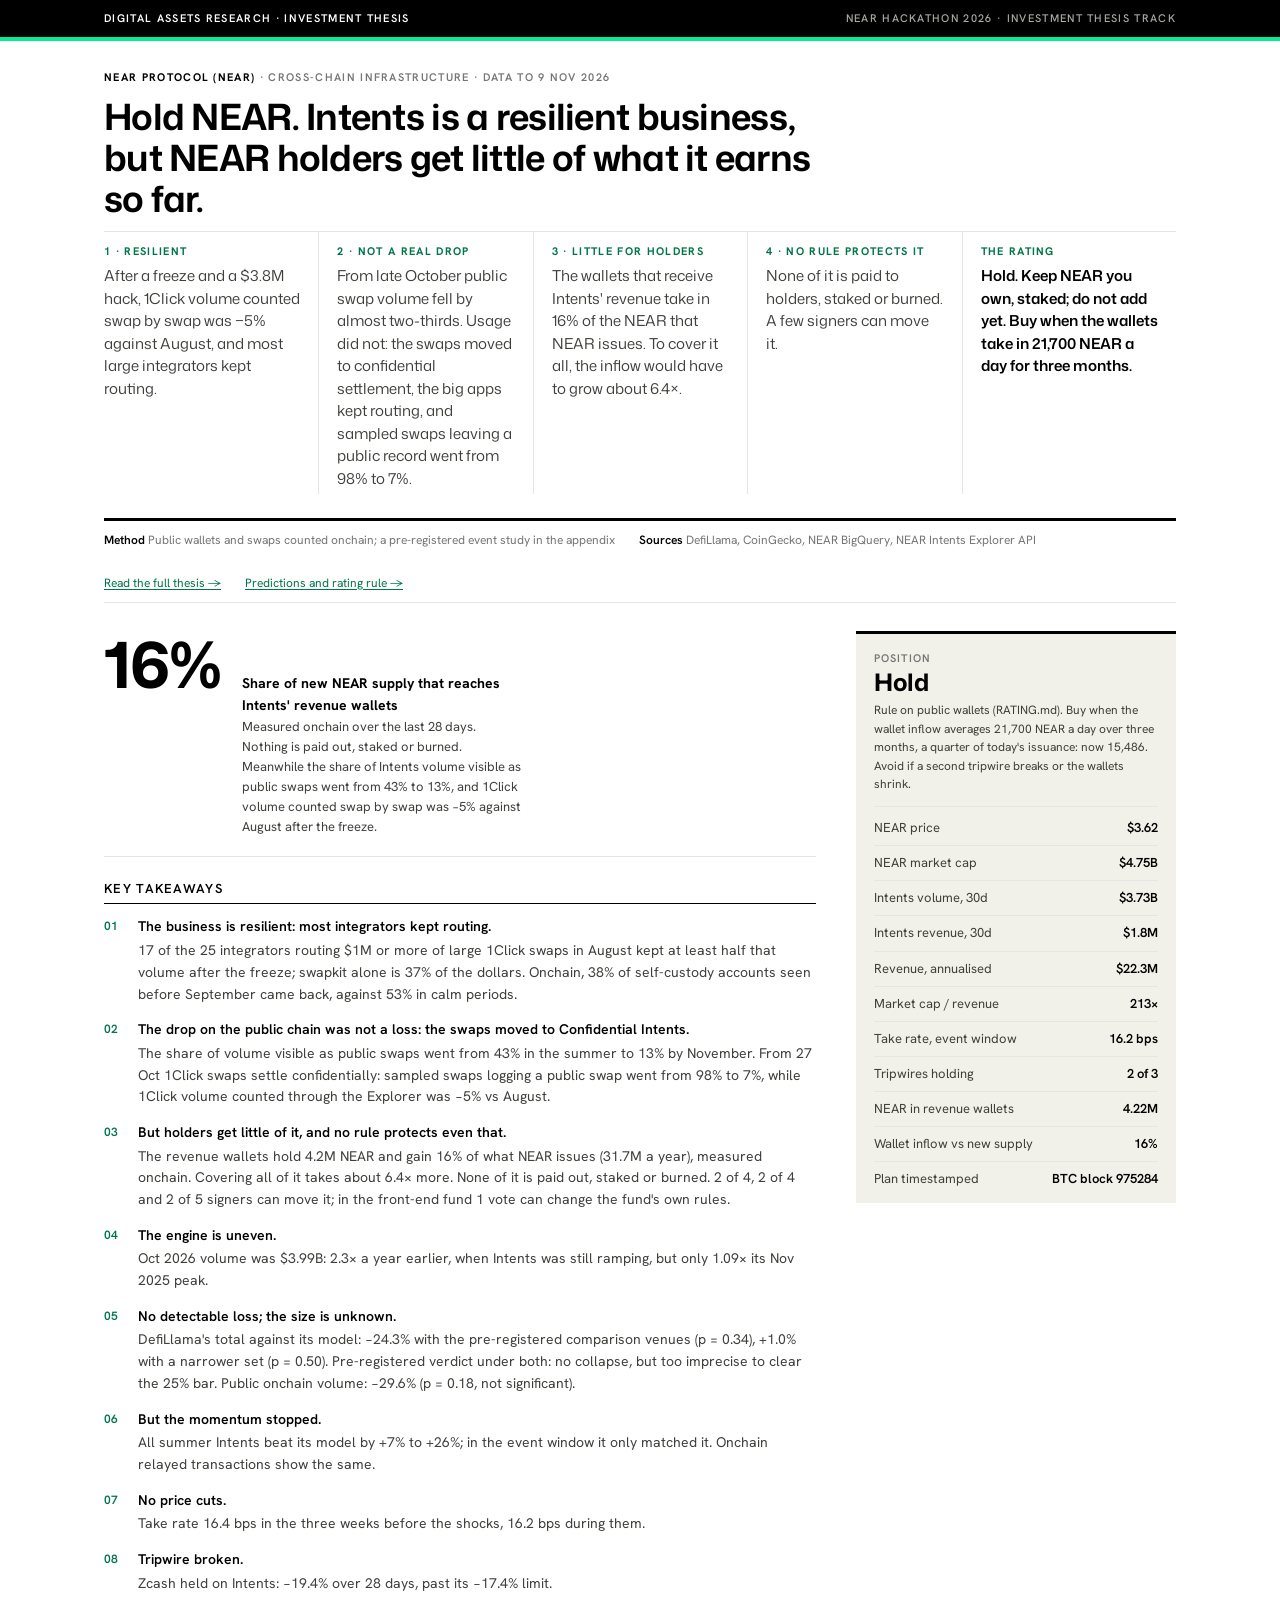
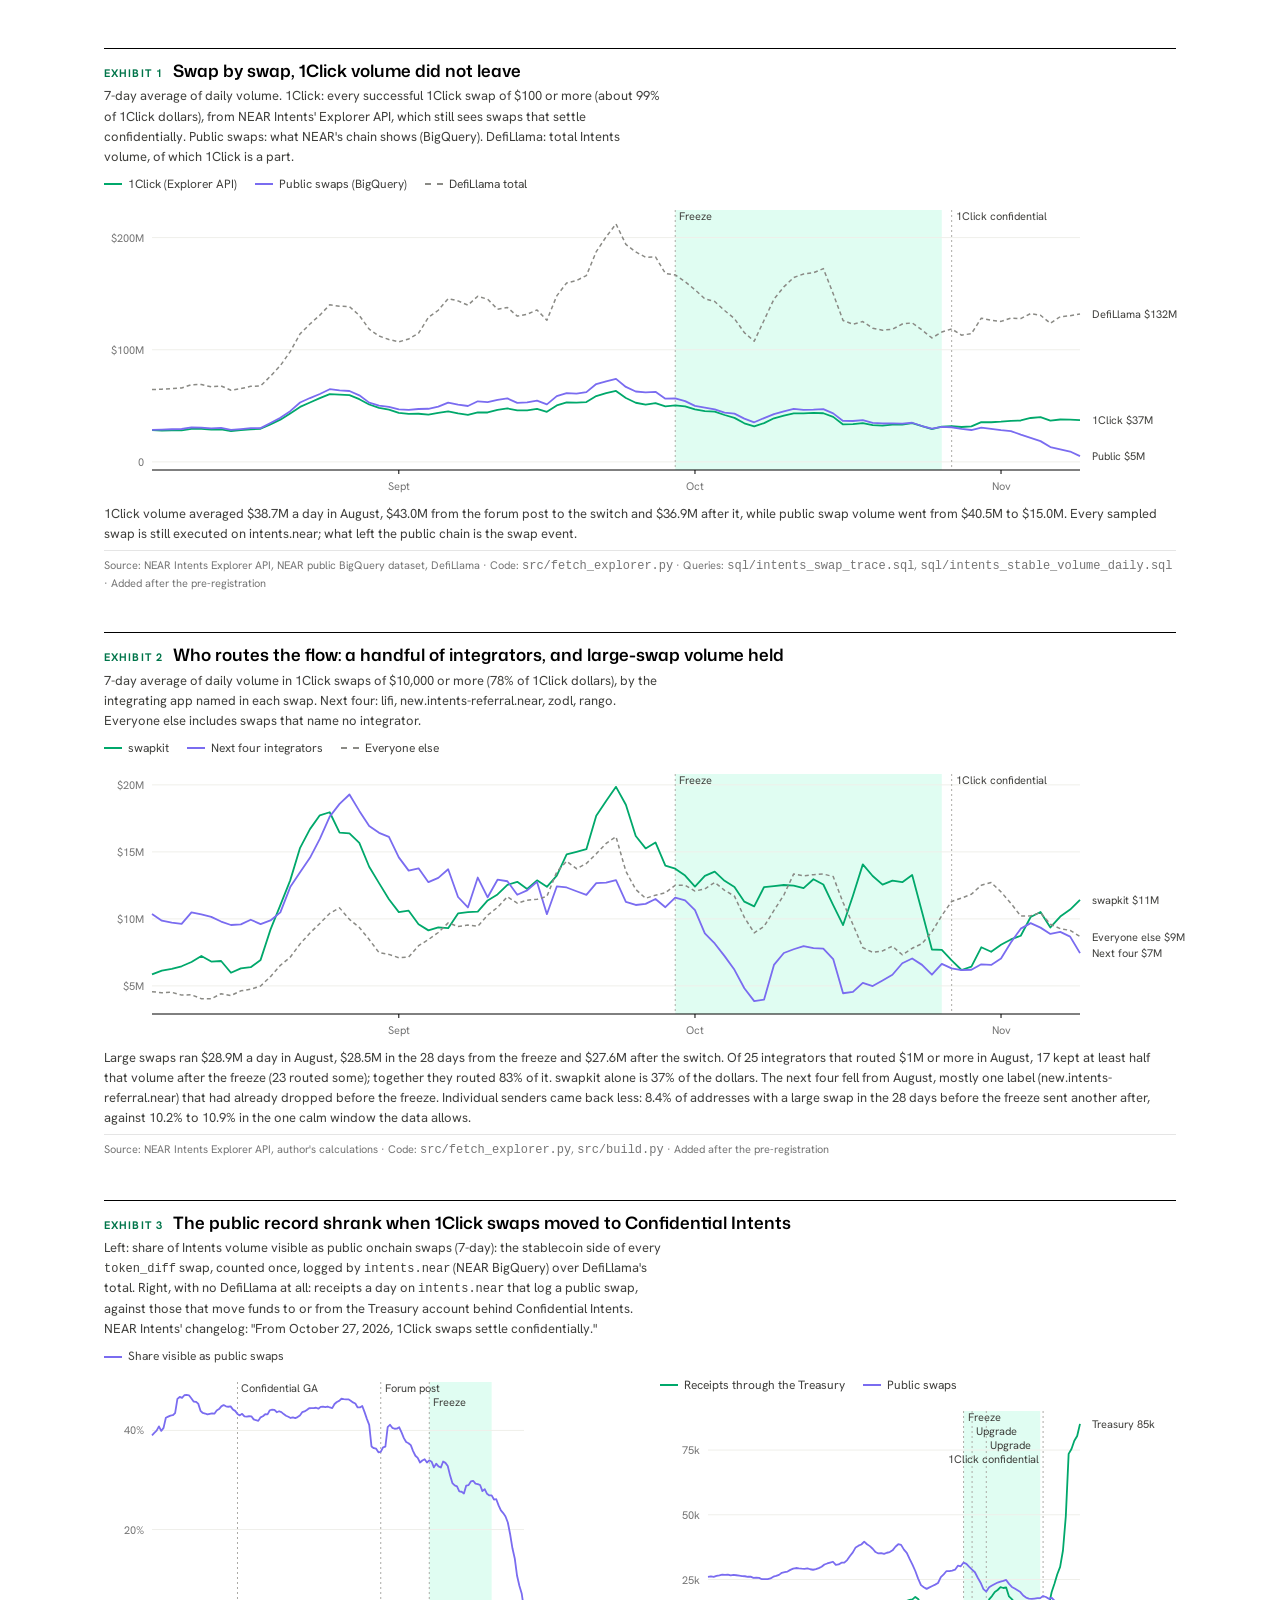
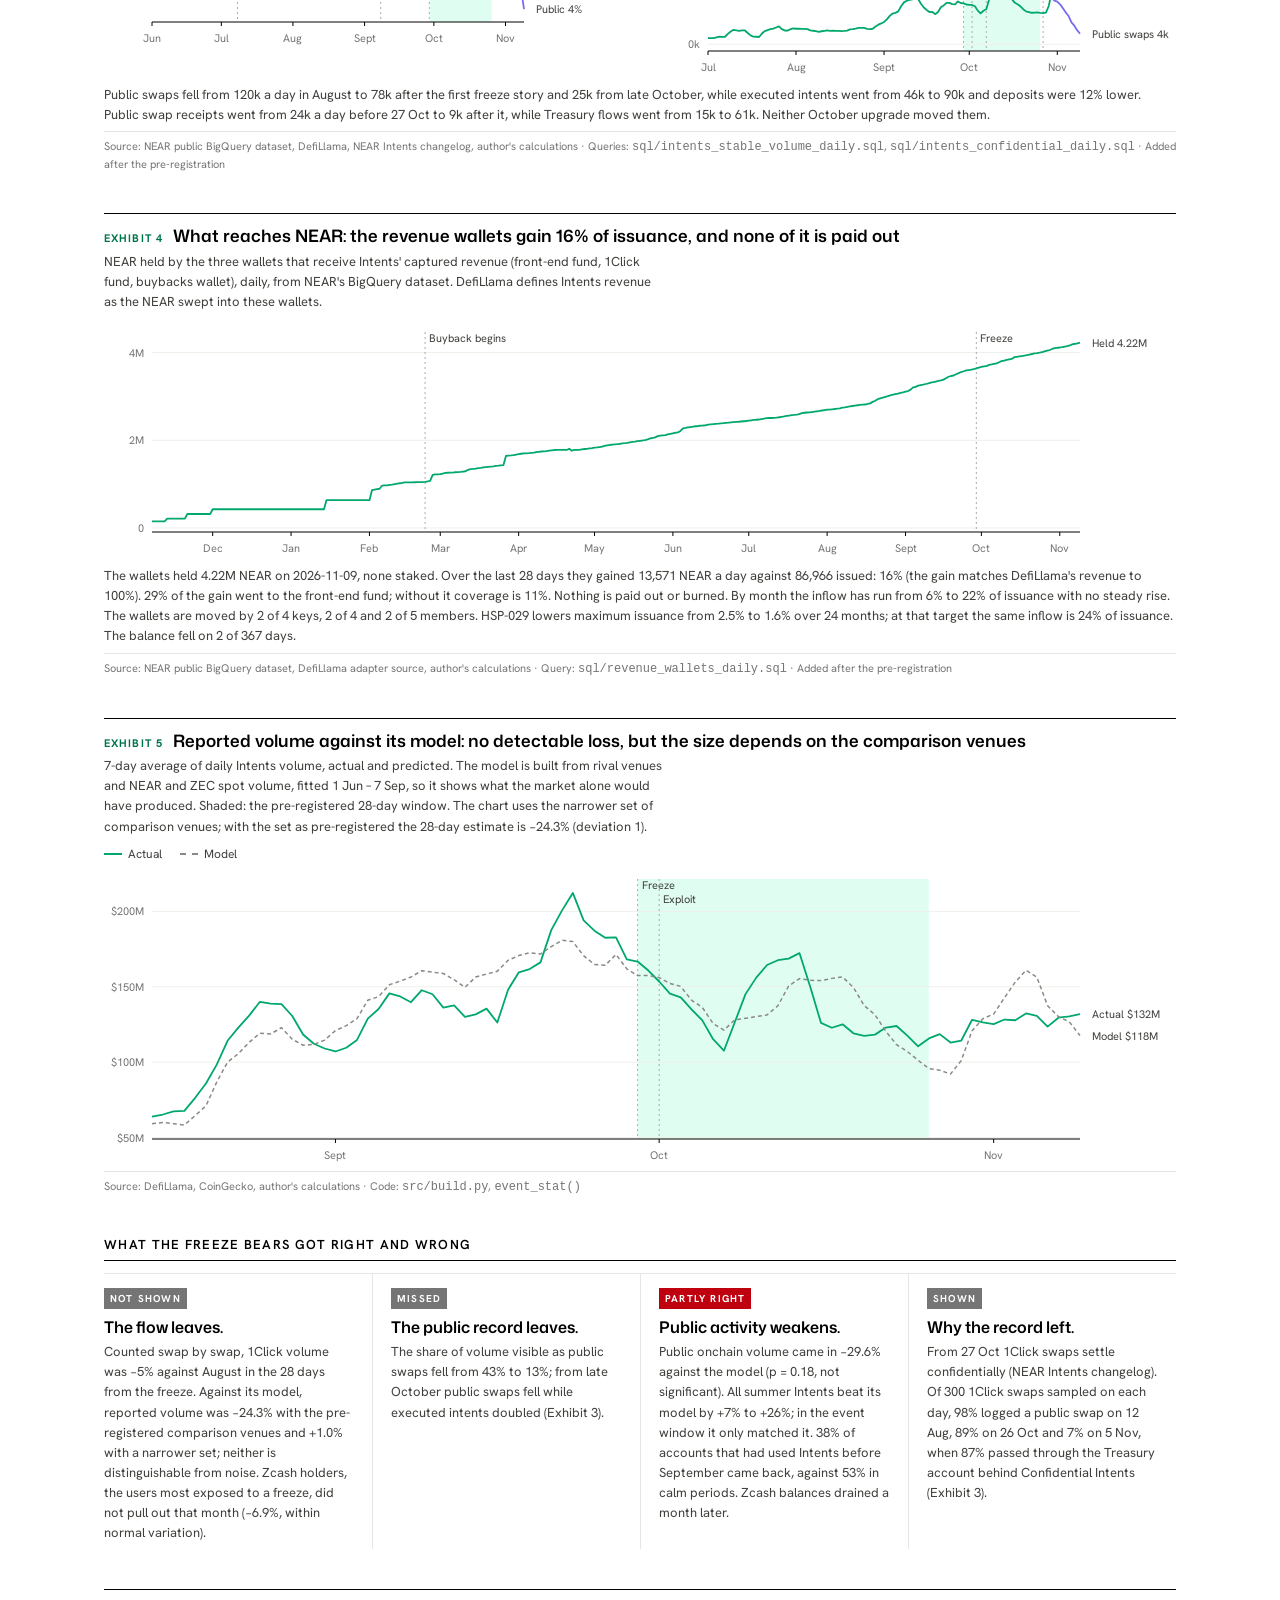
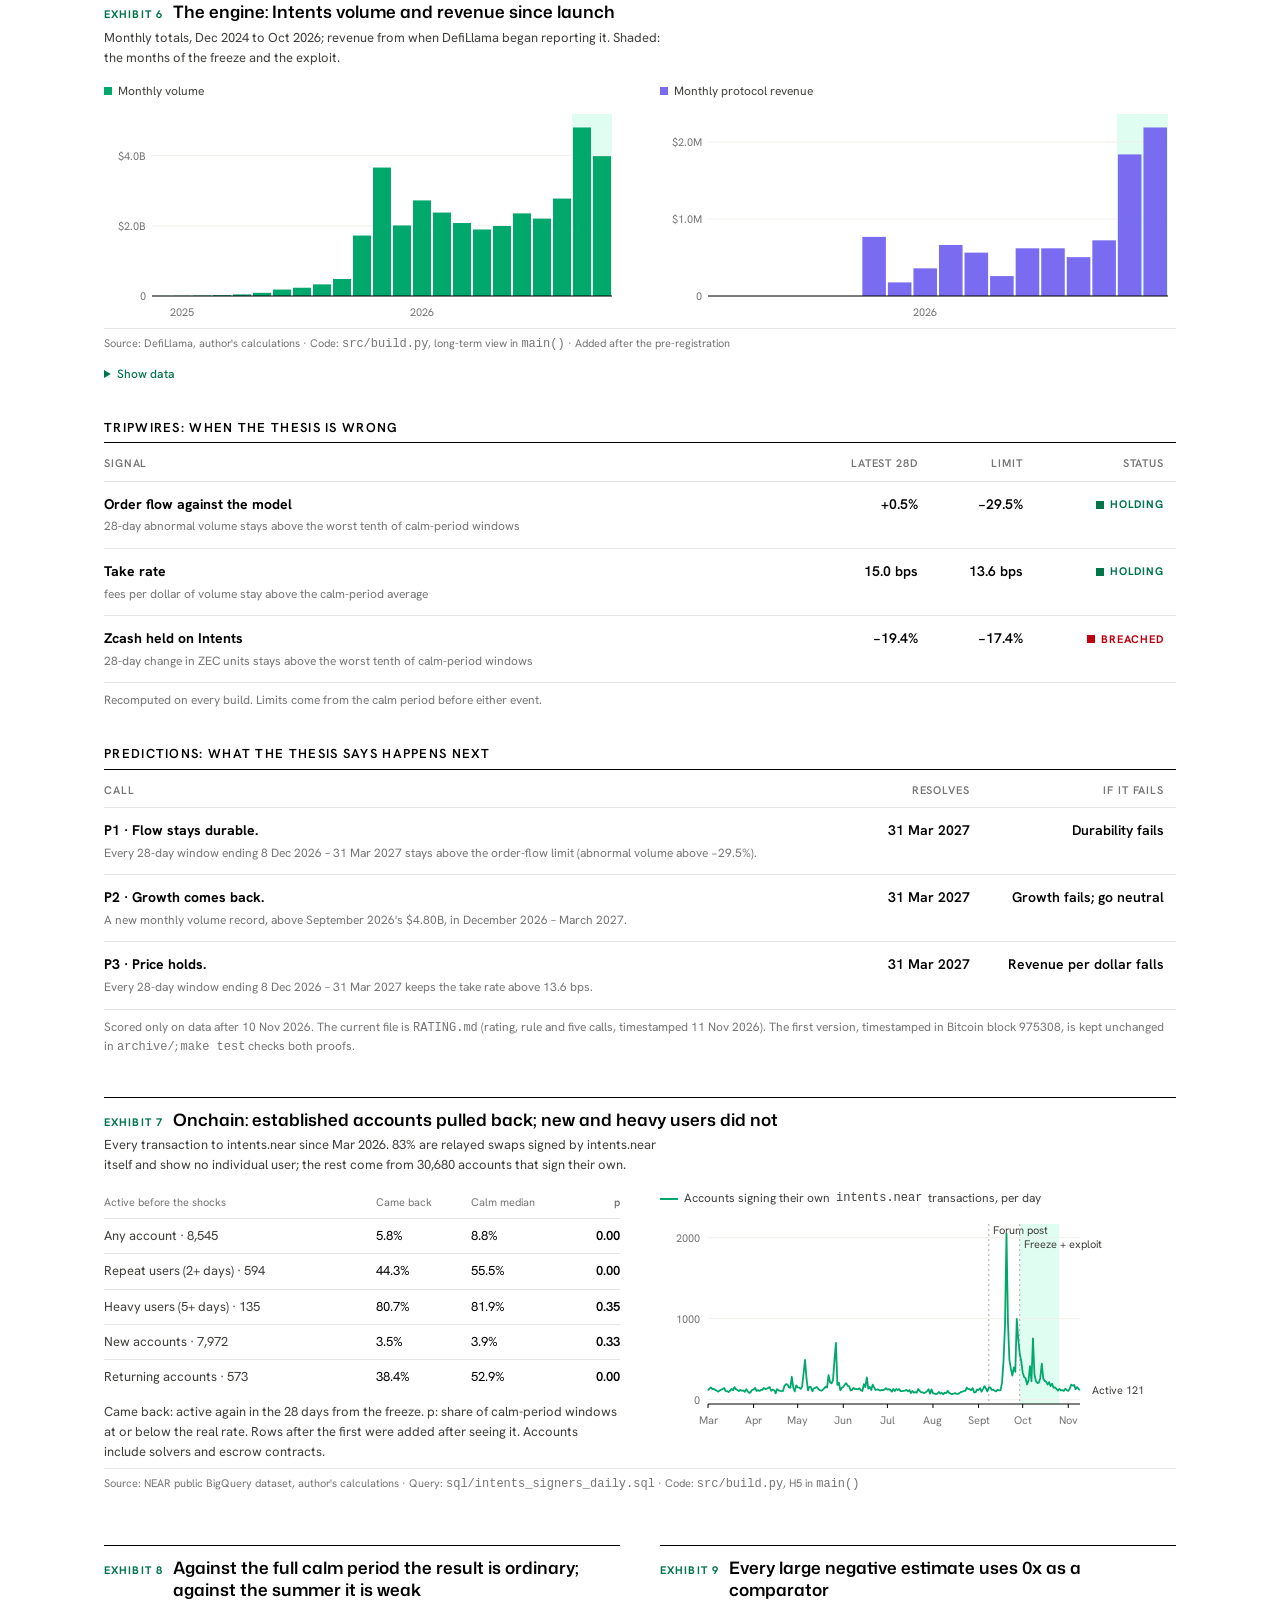
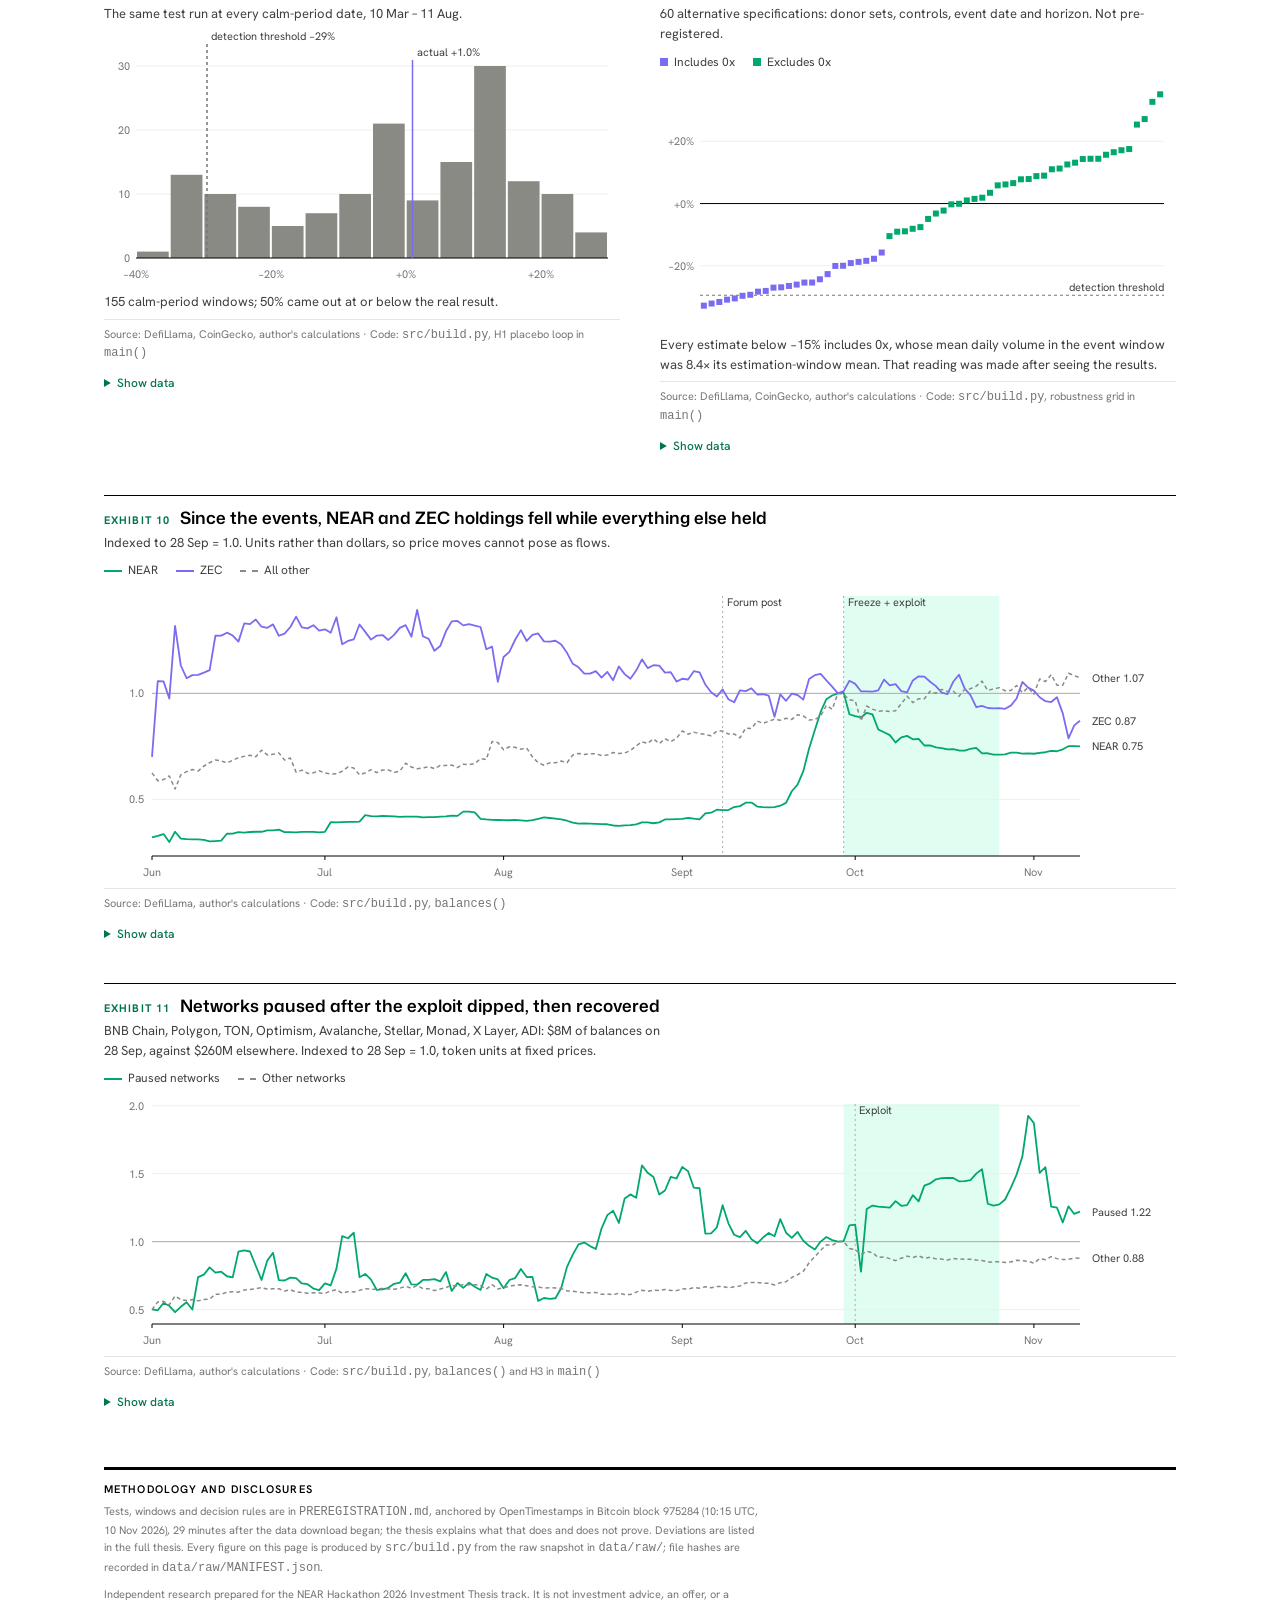
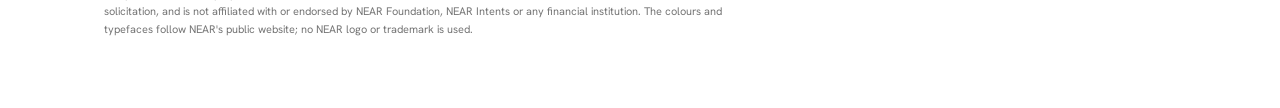
==== commit 95c006e8: "Intents is most of NEAR's measurable revenue, not all of it (86% of DefiLlama-tracked revenue, now f" ====
--- a/docs/index.html
+++ b/docs/index.html
@@ -17,7 +17,7 @@
   <h1 id="h1"></h1>
   <div class="story">
     <div><b>1 · Resilient</b>After a freeze and a $3.8M hack, 1Click volume counted swap by swap was <span id="stOne"></span> against August, and most large integrators kept routing.</div>
-    <div><b>2 · Not a real drop</b>Public swaps on the chain fell by more than half. They had moved out of view, not away: sampled swaps leaving a public record went from <span id="stPubA"></span> to <span id="stPubB"></span>.</div>
+    <div><b>2 · Not a real drop</b>From late October public swap volume fell by almost two-thirds. Usage did not: the swaps moved to confidential settlement, the big apps kept routing, and sampled swaps leaving a public record went from <span id="stPubA"></span> to <span id="stPubB"></span>.</div>
     <div><b>3 · Little for holders</b>The wallets that receive Intents' revenue take in <span id="stCov"></span> of the NEAR that NEAR issues. To cover it all, the inflow would have to grow about <span id="stNeed"></span>.</div>
     <div><b>4 · No rule protects it</b>None of it is paid to holders, staked or burned. A few signers can move it.</div>
     <div><b>The rating</b><span id="stRating"></span>. Keep NEAR you own, staked; do not add yet. Buy when the wallets take in <span id="stBuy"></span> NEAR a day for three months.</div>
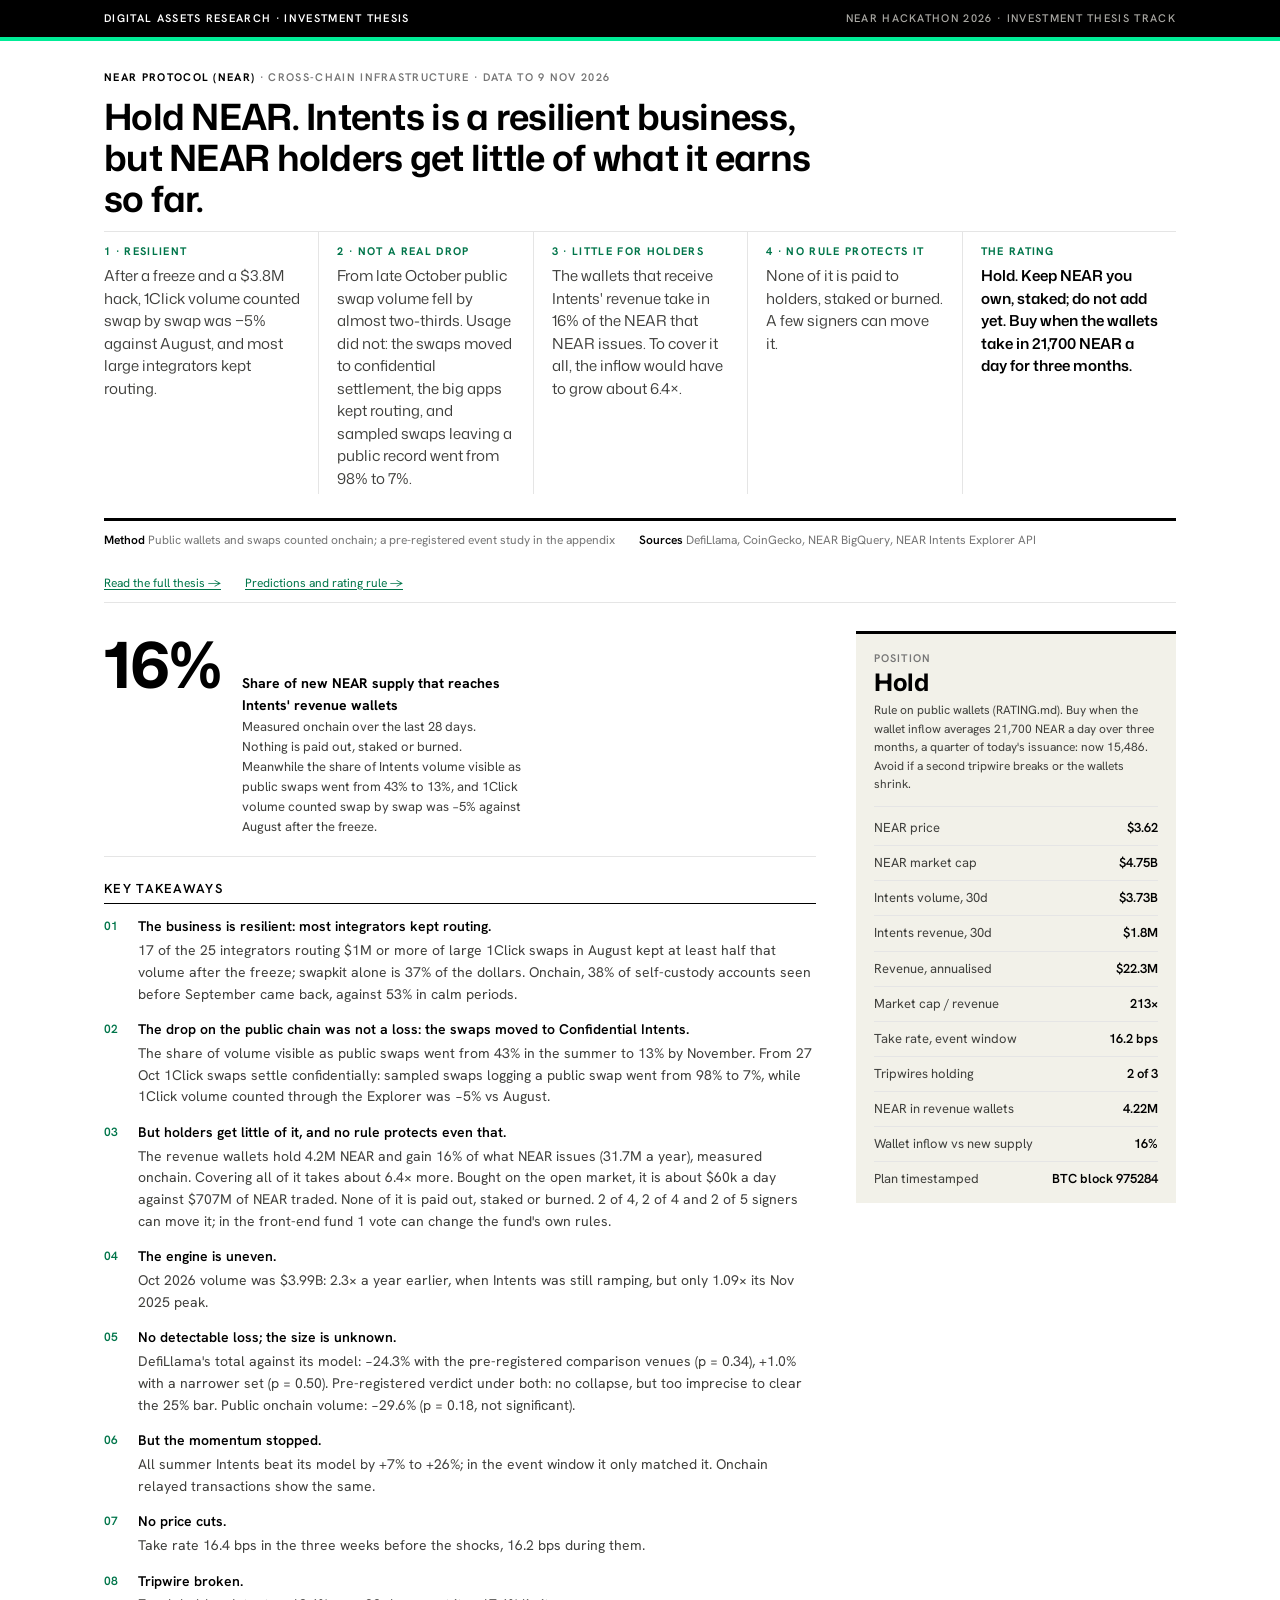
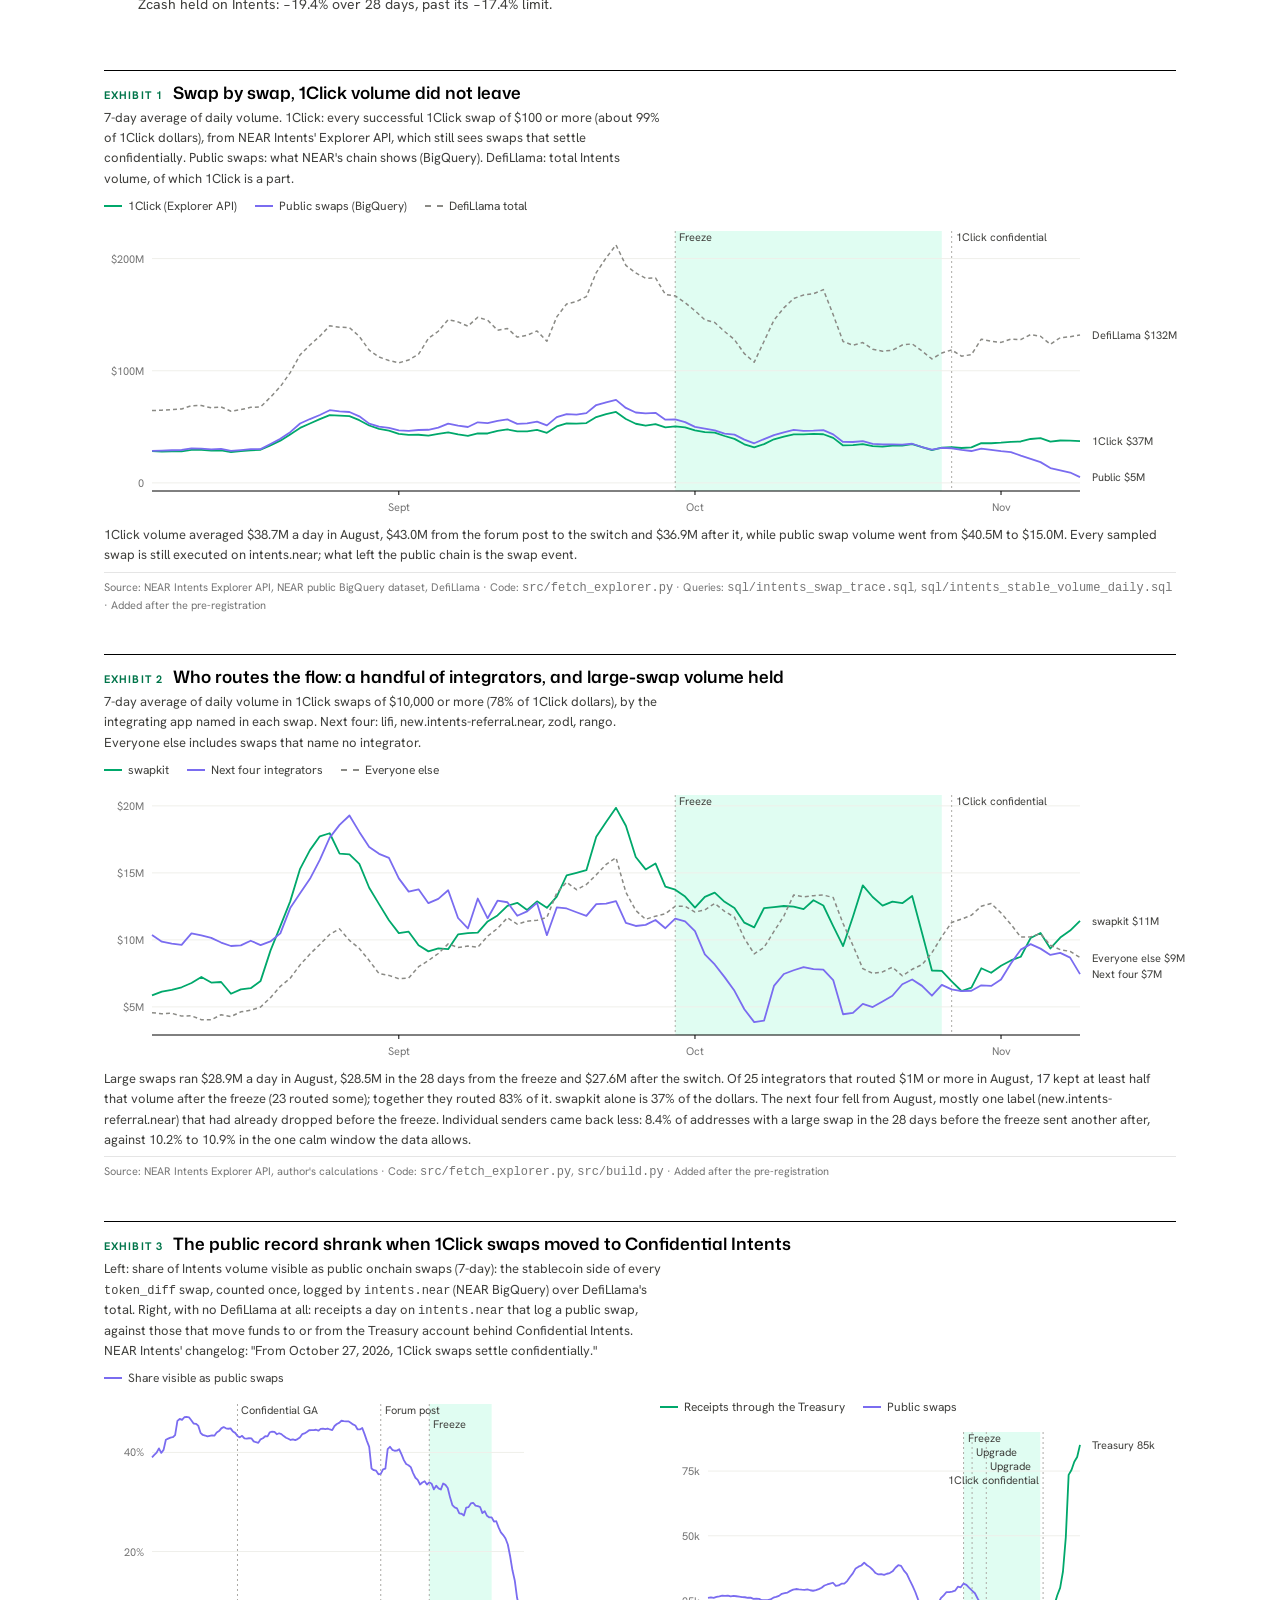
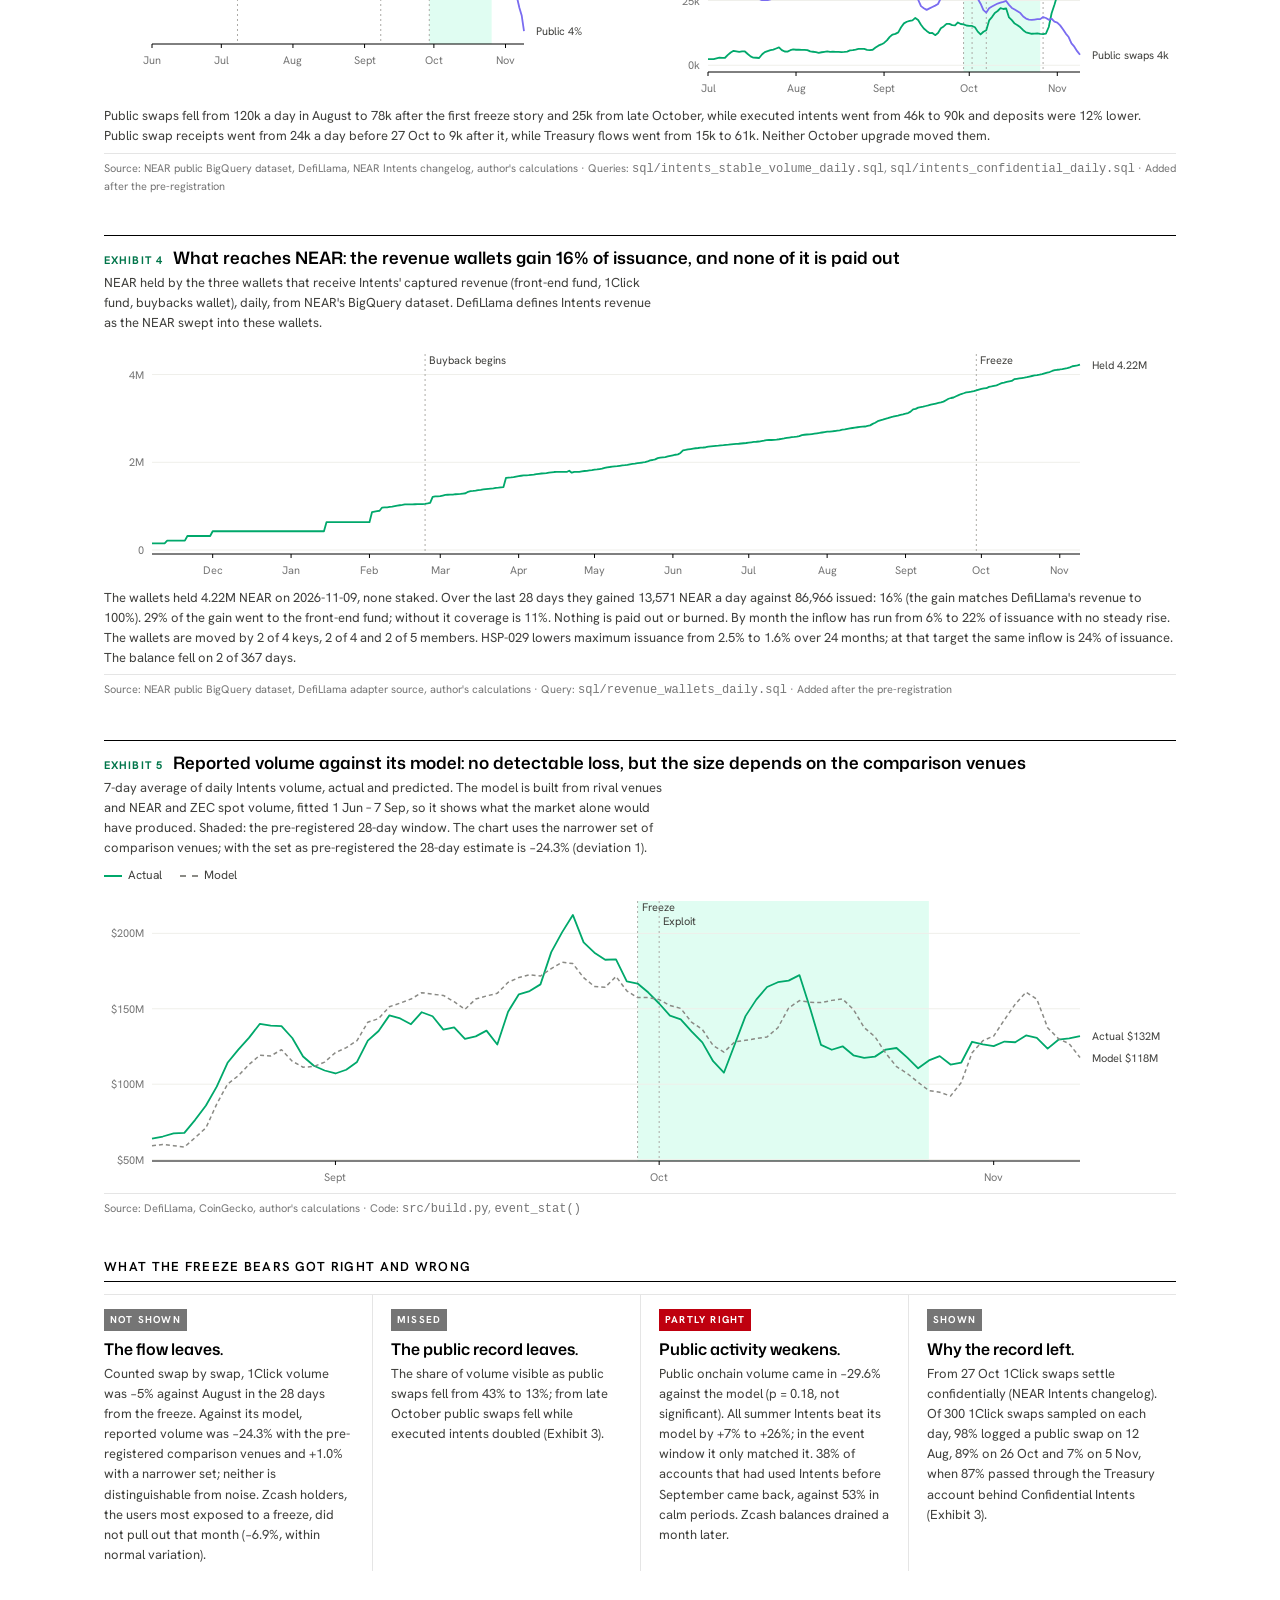
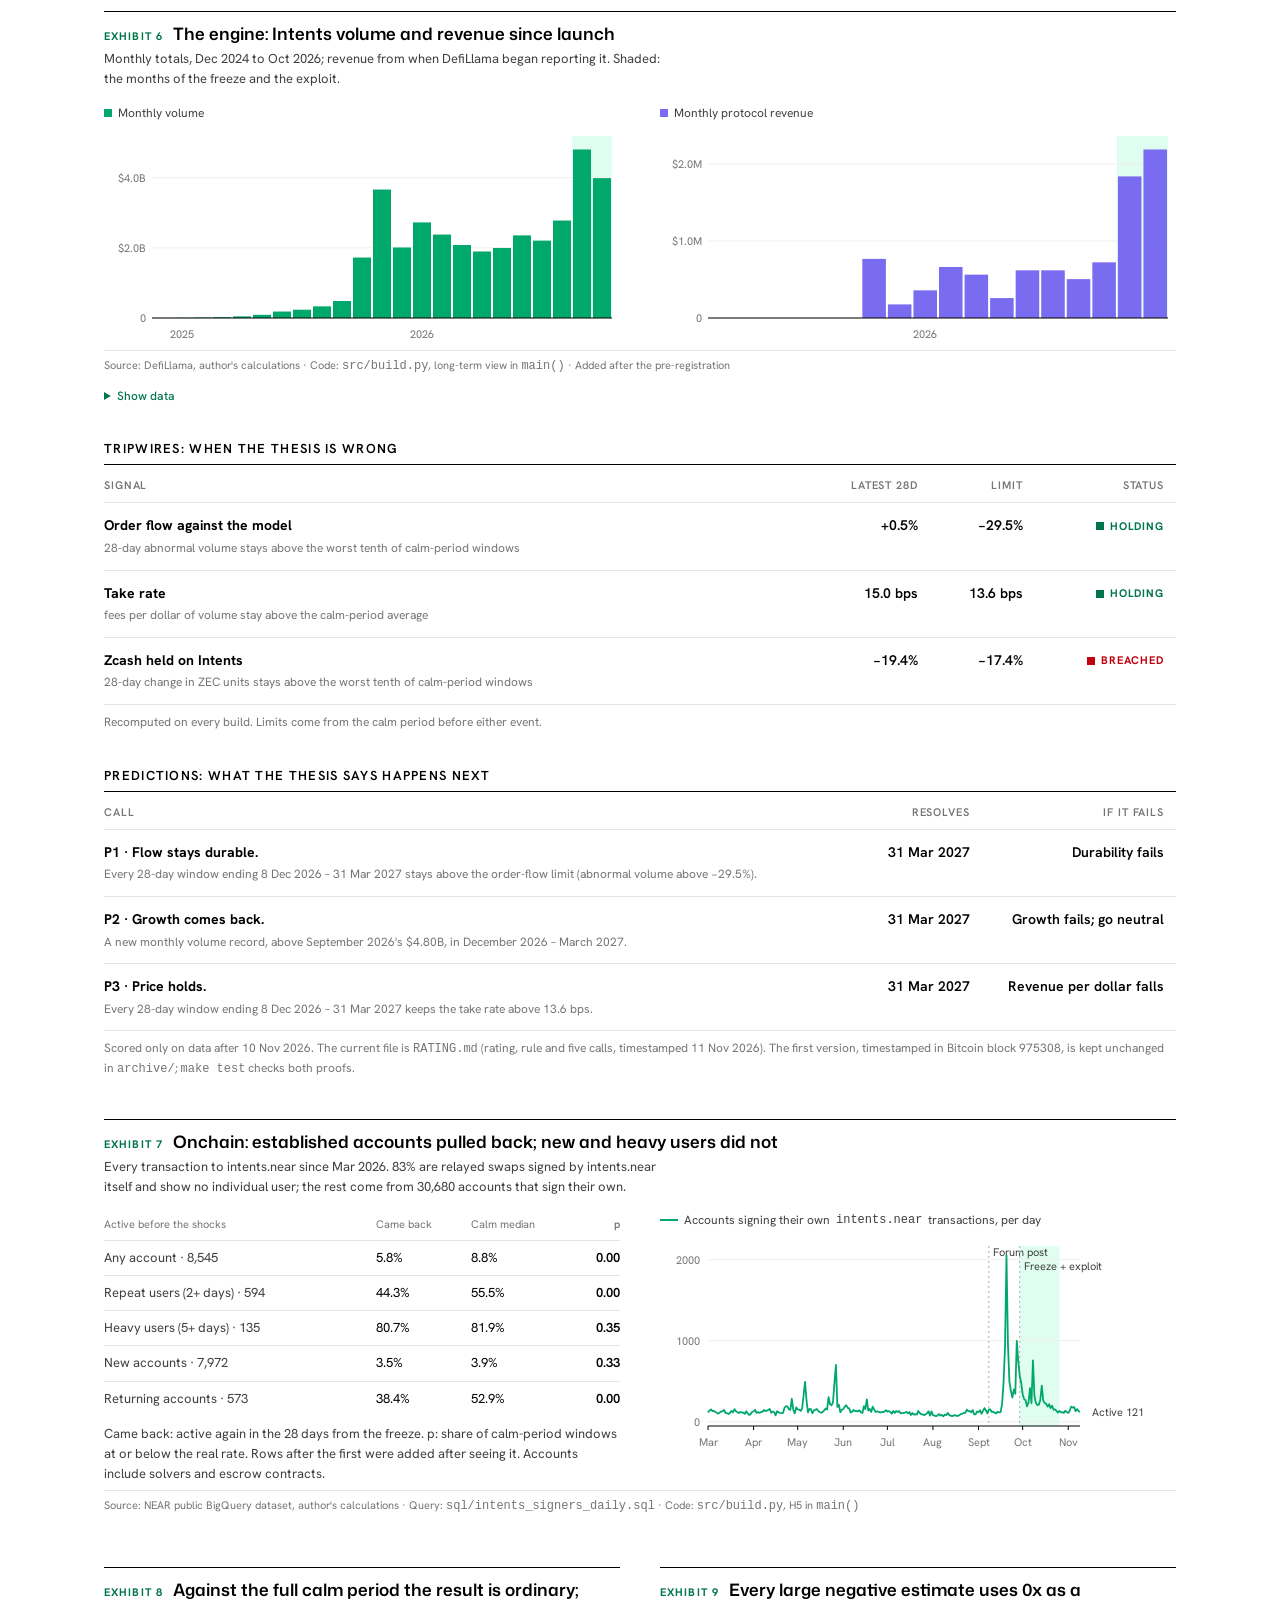
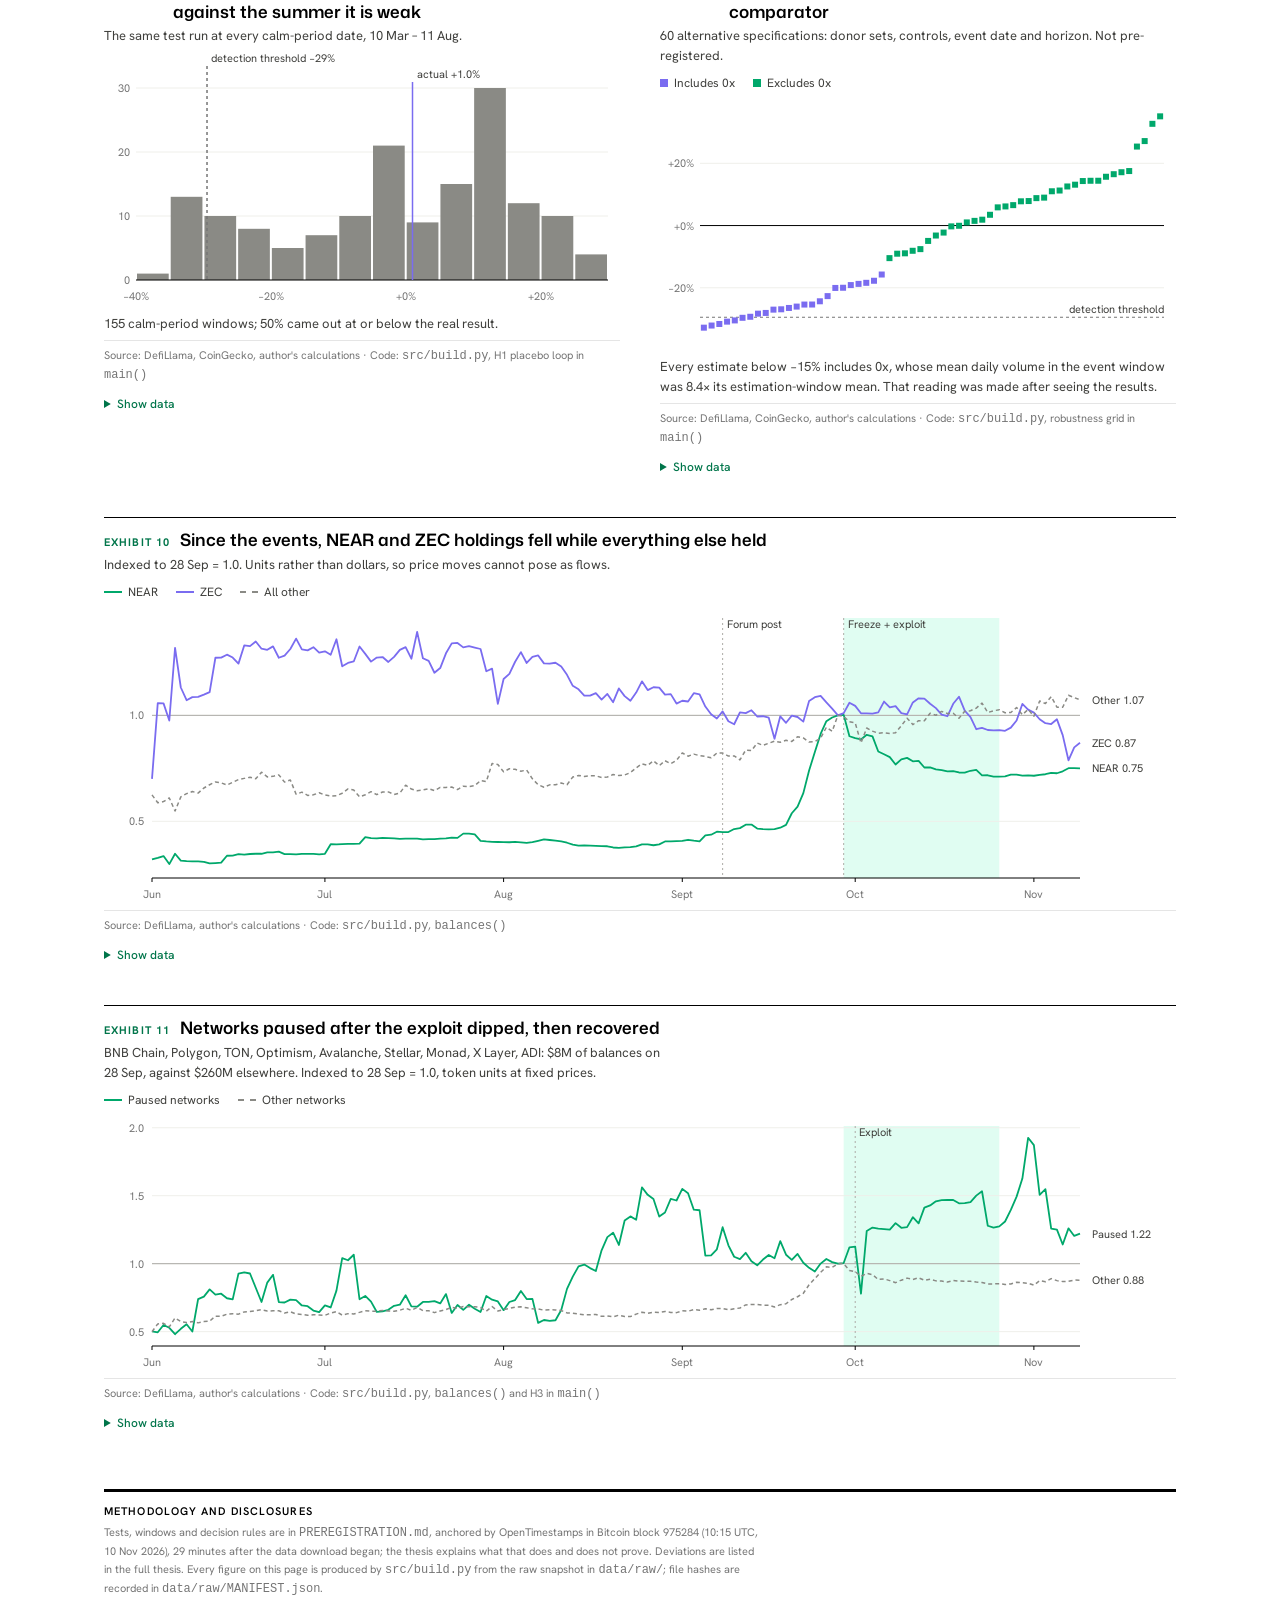
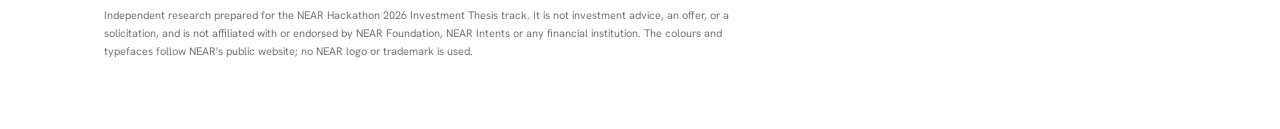
==== commit 03fd0c8e: "Answer the buyback questions before the rating: buy pressure against daily trading and new supply, a" ====
--- a/docs/index.html
+++ b/docs/index.html
@@ -240,7 +240,7 @@
 const takeaways = [
   ["The business is resilient: most integrators kept routing.", `${LW.event.august_big_kept_half} of the ${LG.august_big} integrators routing $1M or more of large 1Click swaps in August kept at least half that volume after the freeze; ${LG.top1} alone is ${(100 * LW.after.top1_share).toFixed(0)}% of the dollars. Onchain, ${(100 * R.H5.cohorts.returning.rate).toFixed(0)}% of self-custody accounts seen before September came back, against ${(100 * R.H5.cohorts.returning.placebo_p50).toFixed(0)}% in calm periods.`],
   ["The drop on the public chain was not a loss: the swaps moved to Confidential Intents.", `The share of volume visible as public swaps went from ${(100 * R.privacy.windows.after_ga).toFixed(0)}% in the summer to ${(100 * R.privacy.windows.after).toFixed(0)}% by November. From 27 Oct 1Click swaps settle confidentially: sampled swaps logging a public swap went from ${sh(TA.public)} to ${sh(TB.public)}, while 1Click volume counted through the Explorer was ${pct(CF.oneclick_after_vs_august, 0)} vs August.`],
-  ["But holders get little of it, and no rule protects even that.", `The revenue wallets hold ${(BB.held / 1e6).toFixed(1)}M NEAR and gain ${(100 * BB.coverage_28d).toFixed(0)}% of what NEAR issues (${(LT.supply_growth_yr / 1e6).toFixed(1)}M a year), measured onchain. Covering all of it takes about ${BB.growth_needed.toFixed(1)}× more. None of it is paid out, staked or burned. ${R.control.multisig.needed} of ${R.control.multisig.keys}, ${R.control.oneclick.needed} of ${R.control.oneclick.members} and ${R.control.front_end.needed} of ${R.control.front_end.members} signers can move it; in the front-end fund ${R.control.front_end.policy_needed} vote can change the fund's own rules.`],
+  ["But holders get little of it, and no rule protects even that.", `The revenue wallets hold ${(BB.held / 1e6).toFixed(1)}M NEAR and gain ${(100 * BB.coverage_28d).toFixed(0)}% of what NEAR issues (${(LT.supply_growth_yr / 1e6).toFixed(1)}M a year), measured onchain. Covering all of it takes about ${BB.growth_needed.toFixed(1)}× more. Bought on the open market, it is about $${Math.round(R.pressure.buyback_usd_per_day / 1e3)}k a day against $${Math.round(R.pressure.spot_volume_usd_per_day / 1e6)}M of NEAR traded. None of it is paid out, staked or burned. ${R.control.multisig.needed} of ${R.control.multisig.keys}, ${R.control.oneclick.needed} of ${R.control.oneclick.members} and ${R.control.front_end.needed} of ${R.control.front_end.members} signers can move it; in the front-end fund ${R.control.front_end.policy_needed} vote can change the fund's own rules.`],
   ["The engine is uneven.", `${mon(LT.last_month)} volume was ${usd(LT.last_month_volume)}: ${LT.volume_yoy.toFixed(1)}× a year earlier, when Intents was still ramping, but only ${LT.last_vs_first_peak.toFixed(2)}× its ${mon(LT.first_peak_month)} peak.`],
   ["No detectable loss; the size is unknown.", `DefiLlama's total against its model: ${pct(H1.literal.stat_pct)} with the pre-registered comparison venues (p = ${H1.literal.p_placebo_time.toFixed(2)}), ${pct(H1.stat_pct)} with a narrower set (p = ${H1.p_placebo_time.toFixed(2)}). Pre-registered verdict under both: ${H1.prereg_outcome}. Public onchain volume: ${pct(R.privacy.h1_public_pct)} (p = ${R.privacy.h1_public_p.toFixed(2)}, not significant).`],
   ["But the momentum stopped.", `All summer Intents beat its model by ${pct(R.onchain_check.volume.placebo_min_pct, 0)} to ${pct(R.onchain_check.volume.placebo_max_pct, 0)}; in the event window it only matched it. Onchain relayed transactions show the same.`],
